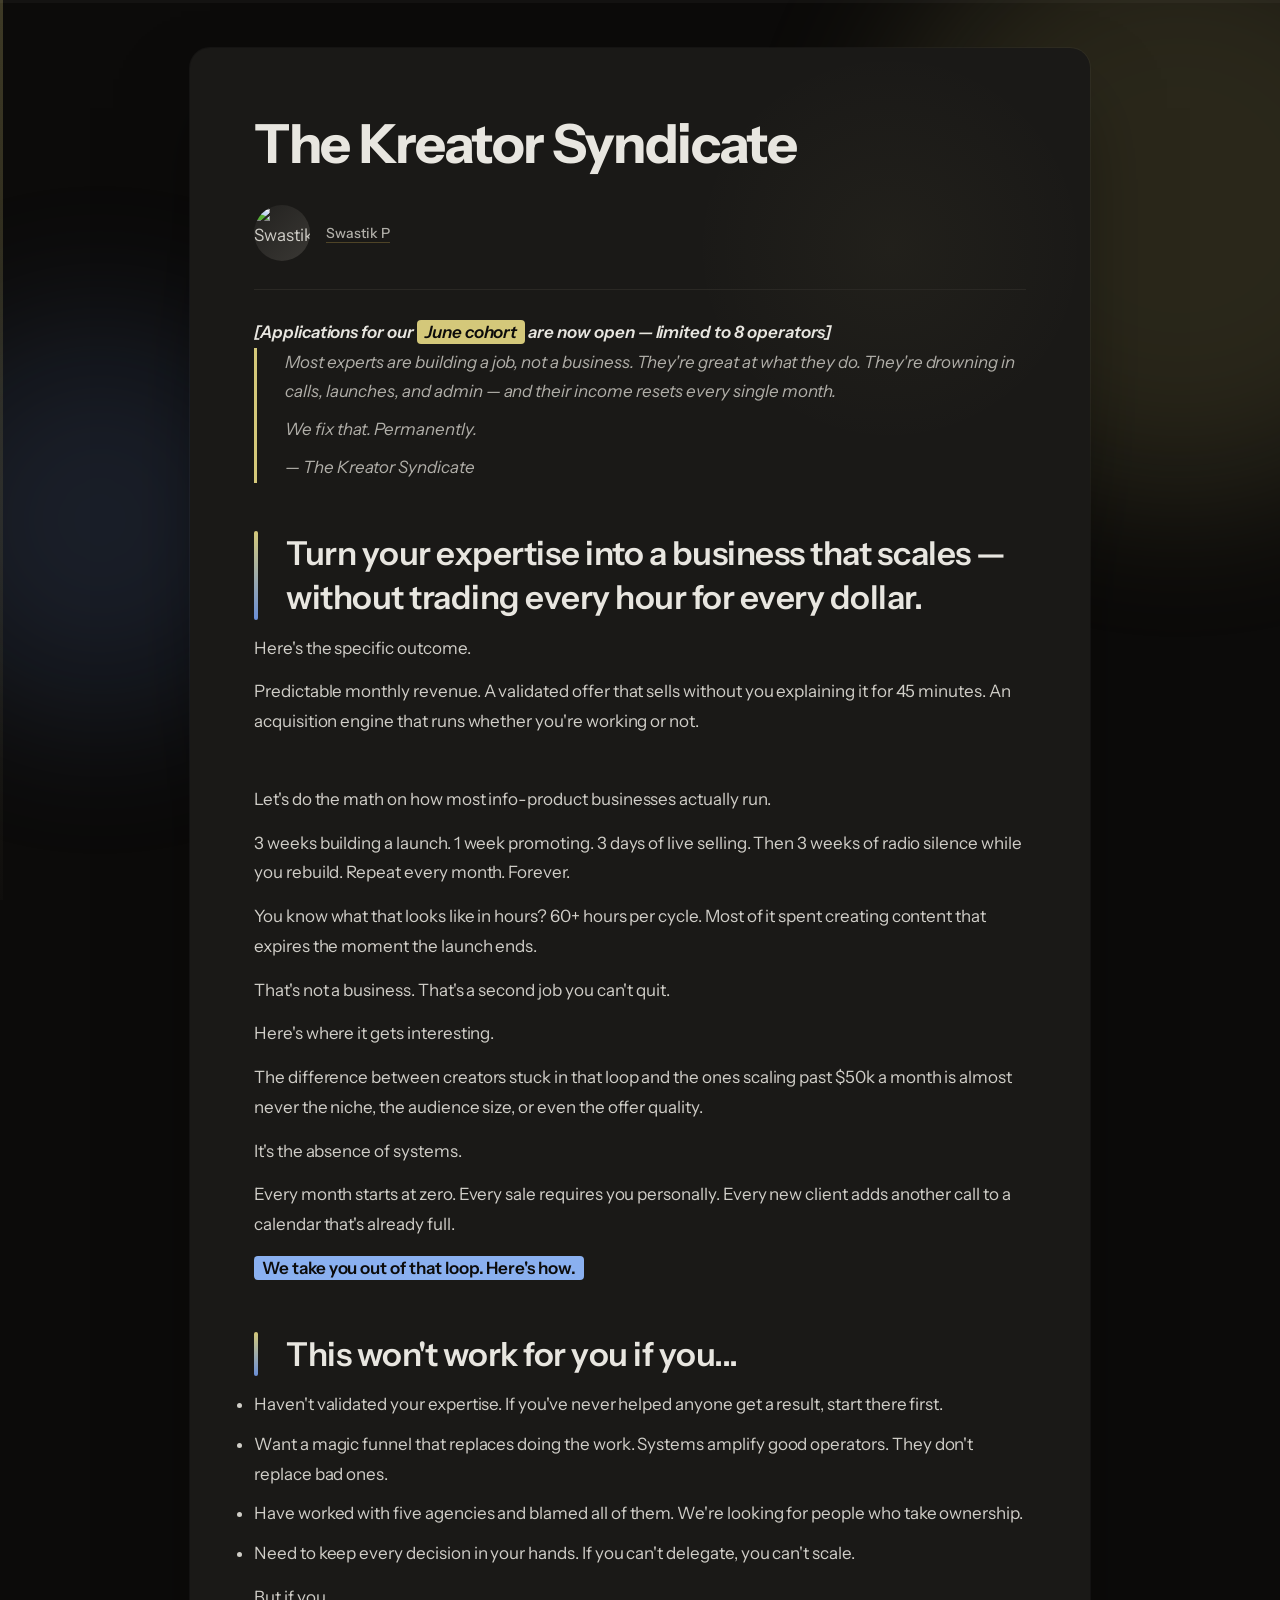
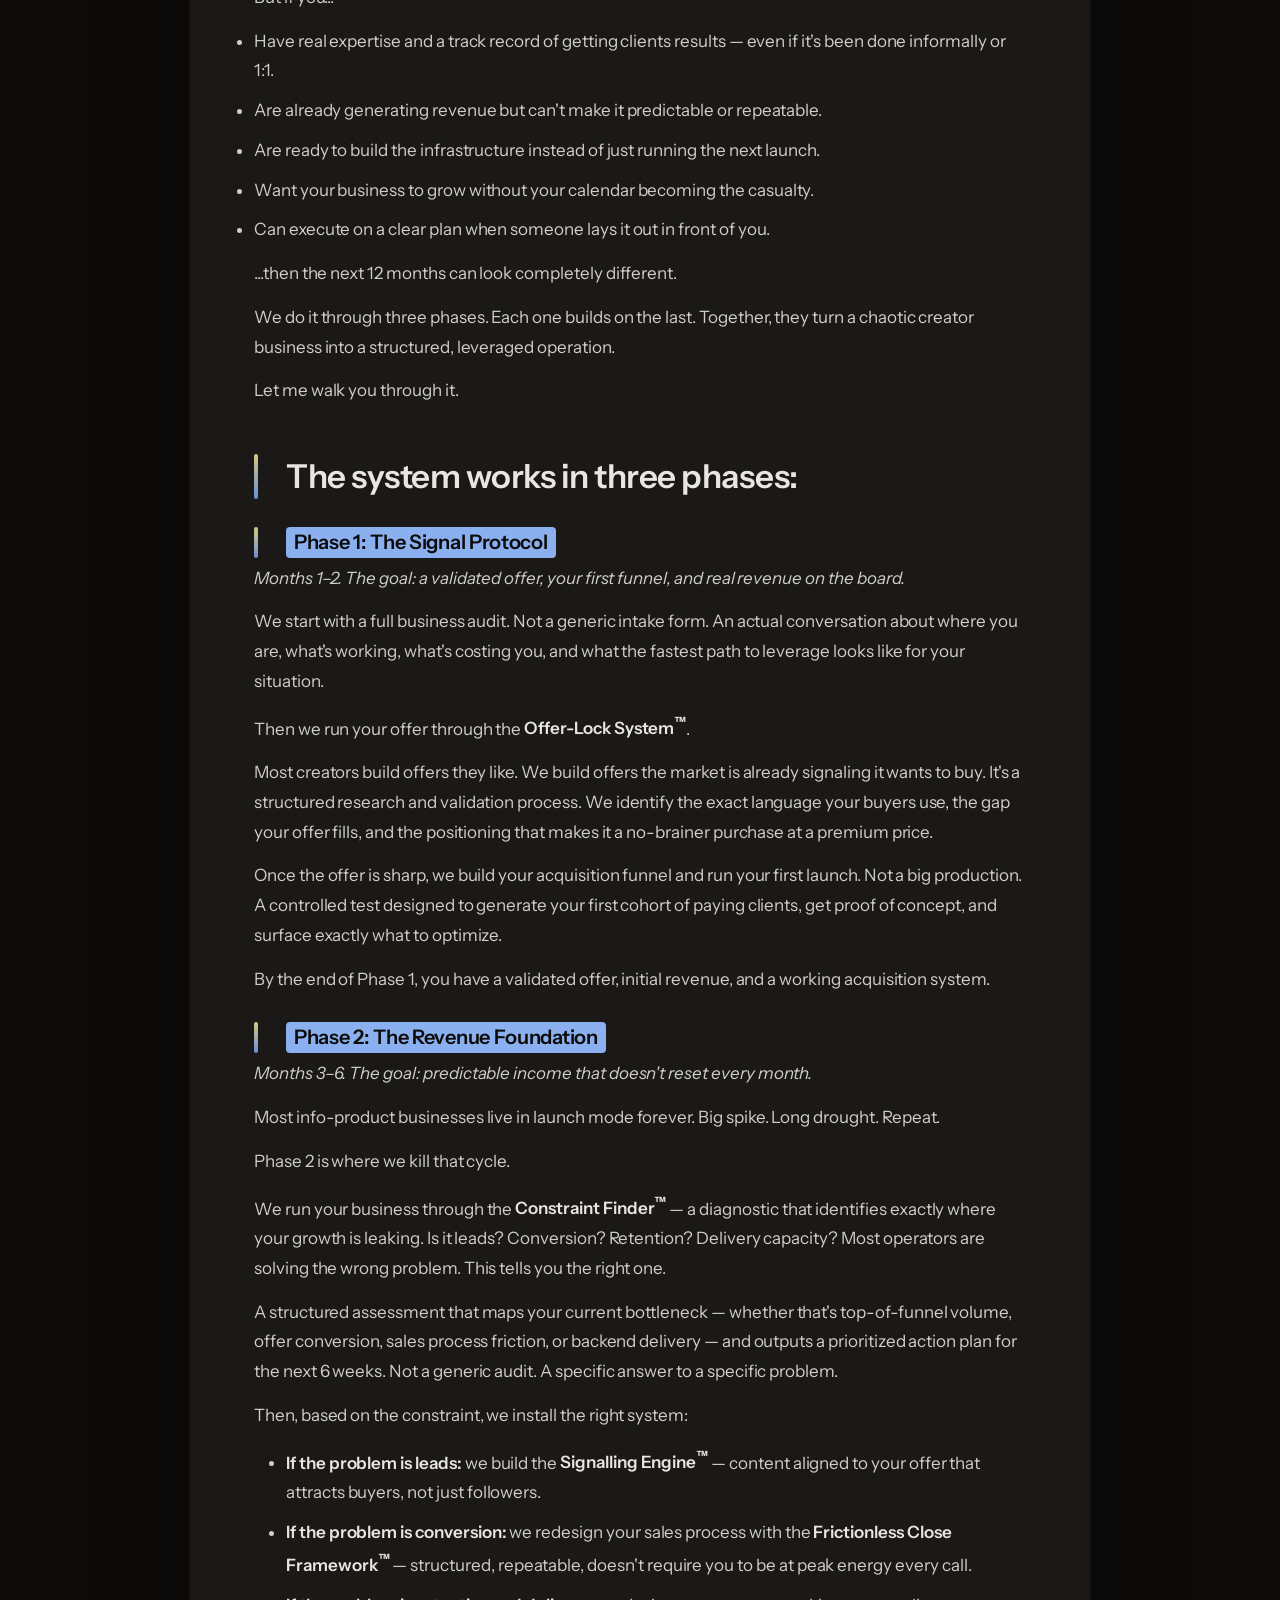
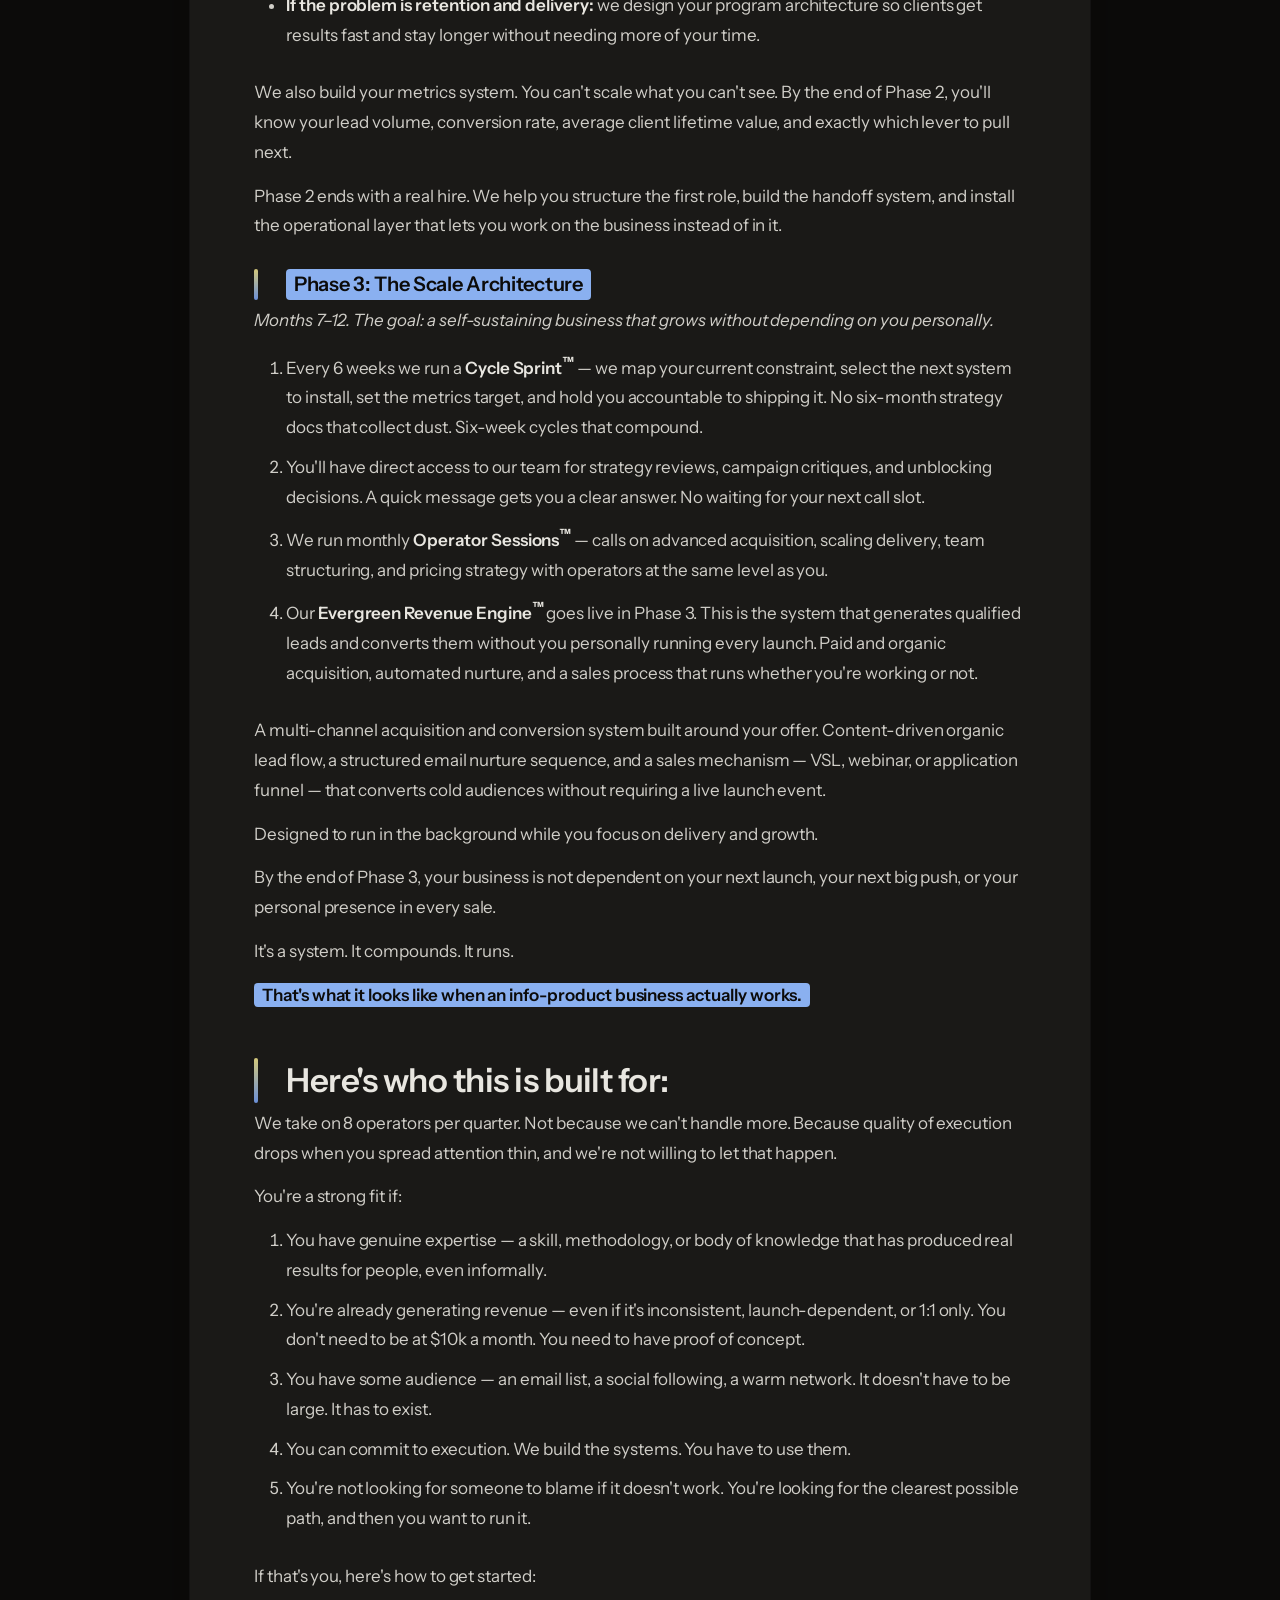
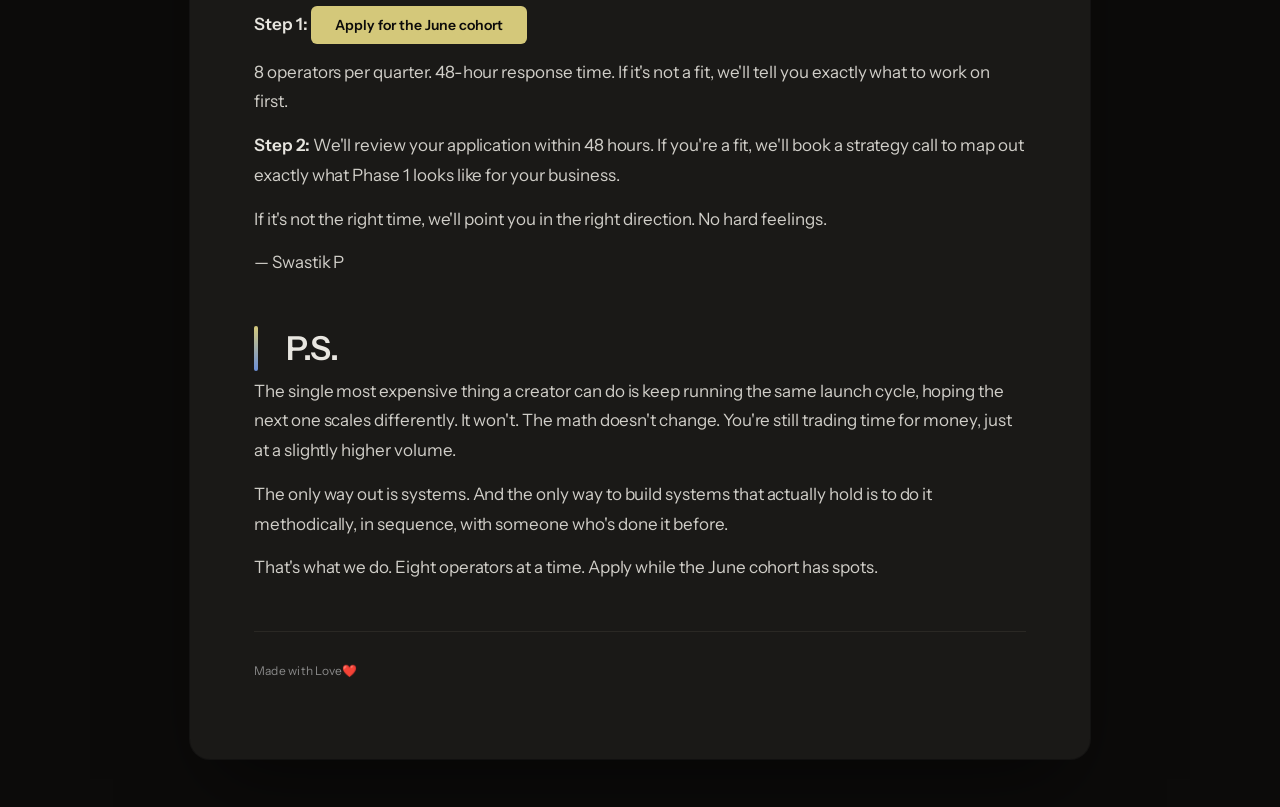
==== index.html @ 05fb2748 "updated about page" ====
<!DOCTYPE html>
<html lang="en">
<head>
  <meta charset="UTF-8">
  <meta name="viewport" content="width=device-width, initial-scale=1.0">
  <title>The Kreator Syndicate</title>
  <meta name="description" content="We help info-product creators build scalable businesses through proprietary systems — from validated offers to evergreen revenue engines. 8 operators per quarter.">
  <meta property="og:title" content="The Kreator Syndicate">
  <meta property="og:description" content="Turn your expertise into a business that scales — without trading every hour for every dollar.">
  <meta property="og:type" content="website">
  <meta property="og:url" content="https://thekreatorsyndicate.github.io/">
  <meta property="og:image" content="https://rddi4oqi0m.ufs.sh/f/R4O1Bn3aTOy5FmR2vTVdACr0Wx5XHZioztDKlwYIM2TQnBbV">
  <link rel="stylesheet" href="./styles.css">

  <script type="text/javascript">
    (function(c,l,a,r,i,t,y){
        c[a]=c[a]||function(){(c[a].q=c[a].q||[]).push(arguments)};
        t=l.createElement(r);t.async=1;t.src="https://www.clarity.ms/tag/"+i;
        y=l.getElementsByTagName(r)[0];y.parentNode.insertBefore(t,y);
    })(window, document, "clarity", "script", "wk4b1orqoj");
    window.clarity = window.clarity || function(){(window.clarity.q=window.clarity.q||[]).push(arguments);};
    window.clarity("identify", "debug-ready");
    console.log("[Clarity] Script injected, tag: wk4b1orqoj");
</script>
</head>
<body>
  <!-- Progress bar -->
  <div class="progress-bar">
    <div class="progress-bar-fill" id="progressFill"></div>
  </div>
  
  <!-- Background orbs -->
  <div class="parallax-bg">
    <div class="parallax-orb parallax-orb-1" id="orb1"></div>
    <div class="parallax-orb parallax-orb-2" id="orb2"></div>
  </div>
  
  <!-- Left accent rail -->
  <div class="accent-rail"></div>
  
  <!-- Main layout -->
  <div class="layout">
    <div class="content-wrapper">
      <article>
        <h1 class="page-entrance">The Kreator Syndicate</h1>

        <div class="author page-entrance page-entrance-delay-1">
          <img src="https://rddi4oqi0m.ufs.sh/f/R4O1Bn3aTOy5FmR2vTVdACr0Wx5XHZioztDKlwYIM2TQnBbV" alt="Swastik P." class="author-avatar">
          <div class="author-name"><a href="about.html" style="color: inherit; text-decoration: none; border-bottom: 1px solid rgba(201,168,76,0.3);">Swastik P</a></div>
        </div>

        <div class="page-entrance page-entrance-delay-2">
          <strong><em>[Applications for our </em></strong><strong class="highlight-yellow"><em>June cohort</em></strong><strong><em> are now open — limited to 8 operators]</em></strong>
        </div>

        <blockquote class="page-entrance page-entrance-delay-2">
          <p><em>Most experts are building a job, not a business. They're great at what they do. They're drowning in calls, launches, and admin — and their income resets every single month.</em></p>
          <p><em>We fix that. Permanently.</em></p>
          <p><em>— The Kreator Syndicate</em></p>
        </blockquote>

        <h2 class="reveal">Turn your expertise into a business that scales — without trading every hour for every dollar.</h2>

        <div class="section-intro">
          <p>Here's the specific outcome.</p>
          <p>Predictable monthly revenue. A validated offer that sells without you explaining it for 45 minutes. An acquisition engine that runs whether you're working or not.</p>
        </div>

        <div class="section">
          <p>Let's do the math on how most info-product businesses actually run.</p>
          <p>3 weeks building a launch. 1 week promoting. 3 days of live selling. Then 3 weeks of radio silence while you rebuild. Repeat every month. Forever.</p>
          <p>You know what that looks like in hours? 60+ hours per cycle. Most of it spent creating content that expires the moment the launch ends.</p>
          <p>That's not a business. That's a second job you can't quit.</p>
          <p>Here's where it gets interesting.</p>
          <p>The difference between creators stuck in that loop and the ones scaling past $50k a month is almost never the niche, the audience size, or even the offer quality.</p>
          <p>It's the absence of systems.</p>
          <p>Every month starts at zero. Every sale requires you personally. Every new client adds another call to a calendar that's already full.</p>
          <p><strong class="highlight-blue">We take you out of that loop. Here's how.</strong></p>
        </div>

        <h2 class="reveal">This won't work for you if you...</h2>

        <ul class="section-list">
          <li>Haven't validated your expertise. If you've never helped anyone get a result, start there first.</li>
          <li>Want a magic funnel that replaces doing the work. Systems amplify good operators. They don't replace bad ones.</li>
          <li>Have worked with five agencies and blamed all of them. We're looking for people who take ownership.</li>
          <li>Need to keep every decision in your hands. If you can't delegate, you can't scale.</li>
        </ul>

        <p>But if you...</p>

        <ul class="section-list">
          <li>Have real expertise and a track record of getting clients results — even if it's been done informally or 1:1.</li>
          <li>Are already generating revenue but can't make it predictable or repeatable.</li>
          <li>Are ready to build the infrastructure instead of just running the next launch.</li>
          <li>Want your business to grow without your calendar becoming the casualty.</li>
          <li>Can execute on a clear plan when someone lays it out in front of you.</li>
        </ul>

        <p>...then the next 12 months can look completely different.</p>
        <p>We do it through three phases. Each one builds on the last. Together, they turn a chaotic creator business into a structured, leveraged operation.</p>
        <p>Let me walk you through it.</p>

        <h2 class="reveal">The system works in three phases:</h2>

        <h2 class="reveal phase-subheading"><strong class="highlight-blue">Phase 1: The Signal Protocol</strong></h2>
        <p><em>Months 1–2. The goal: a validated offer, your first funnel, and real revenue on the board.</em></p>

        <p>We start with a full business audit. Not a generic intake form. An actual conversation about where you are, what's working, what's costing you, and what the fastest path to leverage looks like for your situation.</p>

        <p>Then we run your offer through the <strong>Offer-Lock System<sup>&trade;</sup></strong>.</p>

        <p>Most creators build offers they like. We build offers the market is already signaling it wants to buy. It's a structured research and validation process. We identify the exact language your buyers use, the gap your offer fills, and the positioning that makes it a no-brainer purchase at a premium price.</p>

        <p>Once the offer is sharp, we build your acquisition funnel and run your first launch. Not a big production. A controlled test designed to generate your first cohort of paying clients, get proof of concept, and surface exactly what to optimize.</p>

        <p>By the end of Phase 1, you have a validated offer, initial revenue, and a working acquisition system.</p>

        <h2 class="reveal phase-subheading"><strong class="highlight-blue">Phase 2: The Revenue Foundation</strong></h2>
        <p><em>Months 3–6. The goal: predictable income that doesn't reset every month.</em></p>

        <p>Most info-product businesses live in launch mode forever. Big spike. Long drought. Repeat.</p>
        <p>Phase 2 is where we kill that cycle.</p>

        <p>We run your business through the <strong>Constraint Finder<sup>&trade;</sup></strong> — a diagnostic that identifies exactly where your growth is leaking. Is it leads? Conversion? Retention? Delivery capacity? Most operators are solving the wrong problem. This tells you the right one.</p>

        <p>A structured assessment that maps your current bottleneck — whether that's top-of-funnel volume, offer conversion, sales process friction, or backend delivery — and outputs a prioritized action plan for the next 6 weeks. Not a generic audit. A specific answer to a specific problem.</p>

        <p>Then, based on the constraint, we install the right system:</p>

        <ul>
          <li><strong>If the problem is leads:</strong> we build the <strong>Signalling Engine<sup>&trade;</sup></strong> — content aligned to your offer that attracts buyers, not just followers.</li>
          <li><strong>If the problem is conversion:</strong> we redesign your sales process with the <strong>Frictionless Close Framework<sup>&trade;</sup></strong> — structured, repeatable, doesn't require you to be at peak energy every call.</li>
          <li><strong>If the problem is retention and delivery:</strong> we design your program architecture so clients get results fast and stay longer without needing more of your time.</li>
        </ul>

        <p>We also build your metrics system. You can't scale what you can't see. By the end of Phase 2, you'll know your lead volume, conversion rate, average client lifetime value, and exactly which lever to pull next.</p>

        <p>Phase 2 ends with a real hire. We help you structure the first role, build the handoff system, and install the operational layer that lets you work on the business instead of in it.</p>

        <h2 class="reveal phase-subheading"><strong class="highlight-blue">Phase 3: The Scale Architecture</strong></h2>
        <p><em>Months 7–12. The goal: a self-sustaining business that grows without depending on you personally.</em></p>

        <ol>
          <li>Every 6 weeks we run a <strong>Cycle Sprint<sup>&trade;</sup></strong> — we map your current constraint, select the next system to install, set the metrics target, and hold you accountable to shipping it. No six-month strategy docs that collect dust. Six-week cycles that compound.</li>
          <li>You'll have direct access to our team for strategy reviews, campaign critiques, and unblocking decisions. A quick message gets you a clear answer. No waiting for your next call slot.</li>
          <li>We run monthly <strong>Operator Sessions<sup>&trade;</sup></strong> — calls on advanced acquisition, scaling delivery, team structuring, and pricing strategy with operators at the same level as you.</li>
          <li>Our <strong>Evergreen Revenue Engine<sup>&trade;</sup></strong> goes live in Phase 3. This is the system that generates qualified leads and converts them without you personally running every launch. Paid and organic acquisition, automated nurture, and a sales process that runs whether you're working or not.</li>
        </ol>

        <p>A multi-channel acquisition and conversion system built around your offer. Content-driven organic lead flow, a structured email nurture sequence, and a sales mechanism — VSL, webinar, or application funnel — that converts cold audiences without requiring a live launch event.</p>

        <p>Designed to run in the background while you focus on delivery and growth.</p>

        <p>By the end of Phase 3, your business is not dependent on your next launch, your next big push, or your personal presence in every sale.</p>

        <p>It's a system. It compounds. It runs.</p>

        <p><strong class="highlight-blue">That's what it looks like when an info-product business actually works.</strong></p>

        <h2 class="reveal">Here's who this is built for:</h2>

        <p>We take on 8 operators per quarter. Not because we can't handle more. Because quality of execution drops when you spread attention thin, and we're not willing to let that happen.</p>

        <p>You're a strong fit if:</p>
        <ol>
          <li>You have genuine expertise — a skill, methodology, or body of knowledge that has produced real results for people, even informally.</li>
          <li>You're already generating revenue — even if it's inconsistent, launch-dependent, or 1:1 only. You don't need to be at $10k a month. You need to have proof of concept.</li>
          <li>You have some audience — an email list, a social following, a warm network. It doesn't have to be large. It has to exist.</li>
          <li>You can commit to execution. We build the systems. You have to use them.</li>
          <li>You're not looking for someone to blame if it doesn't work. You're looking for the clearest possible path, and then you want to run it.</li>
        </ol>

        <p>If that's you, here's how to get started:</p>

        <p><strong>Step 1:</strong> <button class="cta-button" id="applyBtn">Apply for the June cohort</button></p>
        <p>8 operators per quarter. 48-hour response time. If it's not a fit, we'll tell you exactly what to work on first.</p>
        <p><strong>Step 2:</strong> We'll review your application within 48 hours. If you're a fit, we'll book a strategy call to map out exactly what Phase 1 looks like for your business.</p>
        <p>If it's not the right time, we'll point you in the right direction. No hard feelings.</p>

        <p>— Swastik P</p>

        <h2 class="reveal">P.S.</h2>

        <p>The single most expensive thing a creator can do is keep running the same launch cycle, hoping the next one scales differently. It won't. The math doesn't change. You're still trading time for money, just at a slightly higher volume.</p>

        <p>The only way out is systems. And the only way to build systems that actually hold is to do it methodically, in sequence, with someone who's done it before.</p>

        <p>That's what we do. Eight operators at a time. Apply while the June cohort has spots.</p>
      </article>

      <footer class="footer-note">
        <p>Made with Love❤️</p>
      </footer>
    </div>
  </div>

  <script>
    (function() {
      const progressFill = document.getElementById('progressFill');
      const reveals = document.querySelectorAll('.reveal');
      const orbs = [document.getElementById('orb1'), document.getElementById('orb2')];

      function updateProgress() {
        const scrollTop = window.scrollY;
        const docHeight = document.documentElement.scrollHeight - window.innerHeight;
        const progress = docHeight > 0 ? scrollTop / docHeight : 0;
        if (progressFill) progressFill.style.transform = `scaleX(${progress})`;

        reveals.forEach(el => {
          if (el.getBoundingClientRect().top < window.innerHeight * 0.85) {
            el.classList.add('reveal-visible');
          }
        });
      }

      function updateParallax() {
        const scrolled = window.scrollY;
        orbs.forEach((orb, i) => {
          if (orb) orb.style.transform = `translateY(${scrolled * (0.1 + i * 0.05)}px)`;
        });
      }

      updateProgress();

      window.addEventListener('scroll', () => {
        updateProgress();
        updateParallax();
      }, { passive: true });
    })();

    // Cal.com — open in new tab
    document.getElementById('applyBtn').addEventListener('click', function() {
      window.open('https://cal.com/swastikp/ccc', '_blank');
    });
  </script>
</body>
</html>
---- styles.css ----
@import url('https://fonts.googleapis.com/css2?family=Instrument+Sans:wght@400;500;600;700&display=swap');

:root {
  --font-body: 'Instrument Sans', -apple-system, BlinkMacSystemFont, sans-serif;
  --text-xs: 0.75rem;
  --text-sm: 0.875rem;
  --text-base: 1.0625rem;
  --text-lg: 1.25rem;
  --text-xl: 1.625rem;
  --text-2xl: 2.0625rem;
  --text-3xl: 2.625rem;
  --text-4xl: 3.375rem;
  --leading-tight: 1.2;
  --leading-snug: 1.35;
  --leading-normal: 1.6;
  --leading-relaxed: 1.75;
  --space-xs: 6px;
  --space-sm: 14px;
  --space-md: 28px;
  --space-lg: 48px;
  --space-xl: 64px;
  --space-2xl: 96px;
  
  --color-gold: #d4c87a;
  --color-gold-light: #e8e0a8;
  --color-gold-dark: #b8a852;
  --color-blue: #6a8fd8;
  --color-blue-light: #8ab0f0;
  --color-bg: #0c0b0a;
  --color-surface: #1a1917;
  --color-surface-elevated: #22211f;
  --color-border: #2a2824;
  --color-text: #d0cec8;
  --color-text-muted: #b0aea8;
  --color-text-heading: #e8e6e0;
}

* {
  margin: 0;
  padding: 0;
  box-sizing: border-box;
}

html {
  font-kerning: normal;
  -webkit-font-smoothing: antialiased;
  -moz-osx-font-smoothing: grayscale;
  scroll-behavior: smooth;
}

body {
  font-family: var(--font-body);
  background-color: var(--color-bg);
  color: var(--color-text);
  font-size: var(--text-base);
  line-height: var(--leading-relaxed);
  letter-spacing: -0.003em;
  padding: 48px 24px;
  min-height: 100vh;
}

/* Progress indicator */
.progress-bar {
  position: fixed;
  top: 0;
  left: 0;
  width: 100%;
  height: 3px;
  background: rgba(255,255,255,0.03);
  z-index: 1000;
}

.progress-bar-fill {
  height: 100%;
  background: linear-gradient(90deg, var(--color-gold), var(--color-blue));
  transform-origin: left;
  transform: scaleX(0);
}

/* Main layout */
.layout {
  display: grid;
  grid-template-columns: 1fr minmax(auto, 900px) 1fr;
  gap: var(--space-xl);
  max-width: 1600px;
  margin: 0 auto;
  position: relative;
}

.content-wrapper {
  grid-column: 2;
  background-color: var(--color-surface);
  border-radius: 20px;
  padding: var(--space-xl);
  box-shadow: 0 0 0 1px rgba(255,255,255,0.04),
              0 40px 80px -20px rgba(0,0,0,0.5);
  position: relative;
  overflow: hidden;
}

.content-wrapper::before {
  content: '';
  position: absolute;
  top: 0;
  right: 0;
  width: 400px;
  height: 400px;
  background: radial-gradient(circle at center, rgba(212, 200, 122, 0.04) 0%, transparent 70%);
  pointer-events: none;
}

/* Left accent rail */
.accent-rail {
  position: fixed;
  left: 0;
  top: 0;
  width: 3px;
  height: 100vh;
  background: linear-gradient(180deg, var(--color-gold) 0%, var(--color-surface) 100%);
  opacity: 0.25;
}

/* Typography */
h1 {
  font-size: var(--text-4xl);
  font-weight: 700;
  color: var(--color-text-heading);
  line-height: var(--leading-tight);
  letter-spacing: -0.025em;
  margin-bottom: var(--space-xs);
}

h2 {
  font-size: var(--text-2xl);
  font-weight: 600;
  color: var(--color-text-heading);
  line-height: var(--leading-snug);
  letter-spacing: -0.015em;
  margin: var(--space-lg) 0 var(--space-xs) 0;
  position: relative;
  padding-left: 32px;
  display: flex;
  align-items: center;
  gap: 0;
}

h2::before {
  content: '';
  position: absolute;
  left: 0;
  top: 0;
  width: 4px;
  height: 100%;
  background: linear-gradient(180deg, var(--color-gold), var(--color-blue));
  border-radius: 2px;
}

h2.phase-subheading {
  font-size: var(--text-lg);
  font-weight: 600;
  color: var(--color-text-muted);
  margin: var(--space-md) 0 var(--space-xs);
}

/* Sections */
.section {
  margin: var(--space-md) 0;
}

.section-intro {
  margin: var(--space-sm) 0 var(--space-lg) 0;
}

.section-list {
  margin: var(--space-sm) 0;
}

.section-divider {
  margin: var(--space-lg) 0;
  border-bottom: 1px solid var(--color-border);
  padding-bottom: var(--space-lg);
}

.section-final {
  margin: var(--space-lg) 0 var(--space-sm) 0;
}

blockquote {
  border-left: 3px solid var(--color-gold);
  padding-left: 28px;
  margin: 0 0 var(--space-lg) 0;
  font-style: italic;
  color: var(--color-text-muted);
}

blockquote p {
  margin: 0 0 8px 0;
}

blockquote p:last-child {
  margin-bottom: 0;
}

p {
  margin: 0 0 var(--space-sm) 0;
}

ul, ol {
  margin: 0 0 var(--space-md) 32px;
}

li {
  margin-bottom: 10px;
}

strong {
  font-weight: 600;
  color: var(--color-text-heading);
}

em {
  font-style: italic;
}

/* Highlighting */
.highlight {
  background-color: var(--color-surface-elevated);
  color: var(--color-text-heading);
  padding: 2px 8px;
  border-radius: 4px;
}

.highlight-yellow {
  background-color: var(--color-gold);
  color: var(--color-bg);
  padding: 2px 8px;
  border-radius: 4px;
  font-weight: 600;
}

.highlight-blue {
  background-color: var(--color-blue-light);
  color: var(--color-bg);
  padding: 2px 8px;
  border-radius: 4px;
  font-weight: 600;
}

a {
  color: var(--color-blue);
  text-decoration: none;
  text-underline-offset: 3px;
  background-image: linear-gradient(var(--color-blue), var(--color-blue));
  background-size: 0% 1px;
  background-position: 0 100%;
  background-repeat: no-repeat;
  transition: background-size 0.3s ease, color 0.2s ease;
}

a:hover {
  color: var(--color-blue-light);
  background-size: 100% 1px;
}

/* CTA Button */
.cta-button {
  display: inline-block;
  background-color: var(--color-gold);
  color: var(--color-bg);
  padding: 10px 24px;
  border-radius: 6px;
  font-weight: 600;
  font-size: var(--text-sm);
  text-decoration: none;
  transition: transform 0.2s cubic-bezier(0.34, 1.56, 0.64, 1),
              box-shadow 0.2s ease;
  position: relative;
  border: none;
  cursor: pointer;
  font-family: var(--font-body);
}

.cta-button:hover {
  transform: translateY(-2px);
  box-shadow: 0 6px 20px rgba(212, 200, 122, 0.3);
  color: var(--color-bg);
}

.cta-button:active {
  transform: translateY(0);
  transition-duration: 0.1s;
}

/* Author section */
.author {
  display: flex;
  align-items: center;
  gap: 16px;
  margin: var(--space-md) 0;
  padding-bottom: var(--space-md);
  border-bottom: 1px solid var(--color-border);
}

.author-avatar {
  width: 56px;
  height: 56px;
  border-radius: 50%;
  background: linear-gradient(135deg, var(--color-surface-elevated) 0%, #3a3834 100%);
  position: relative;
  overflow: hidden;
  object-fit: cover;
}

.author-avatar[alt] {
  animation: none;
}

.author-avatar::after {
  content: '';
  position: absolute;
  inset: 0;
  background: linear-gradient(45deg, transparent 40%, rgba(212, 200, 122, 0.15) 50%, transparent 60%);
  transform: translateX(-100%);
  animation: shimmer 3s infinite;
}

@keyframes shimmer {
  100% { transform: translateX(100%); }
}

.author-name {
  font-weight: 500;
  color: var(--color-text-muted);
  font-size: var(--text-sm);
}

.footer-note {
  font-size: var(--text-xs);
  color: #888;
  margin-top: var(--space-lg);
  padding-top: var(--space-md);
  border-top: 1px solid var(--color-border);
  letter-spacing: 0.02em;
}

/* Section widths for visual rhythm */
.section-wide {
  margin: 0 -48px;
  padding: 0 48px;
}

.section-narrow {
  max-width: 90%;
}

/* Scroll-driven animations */
.reveal {
  opacity: 0;
  transform: translateY(32px);
}

.reveal-visible {
  animation: revealIn 0.6s ease-out forwards;
}

@keyframes revealIn {
  to {
    opacity: 1;
    transform: translateY(0);
  }
}

/* Staggered children */
.stagger-children > * {
  opacity: 0;
  transform: translateY(20px);
}

.stagger-children.visible > *:nth-child(1) { animation: revealIn 0.5s ease-out 0.1s forwards; }
.stagger-children.visible > *:nth-child(2) { animation: revealIn 0.5s ease-out 0.2s forwards; }
.stagger-children.visible > *:nth-child(3) { animation: revealIn 0.5s ease-out 0.3s forwards; }
.stagger-children.visible > *:nth-child(4) { animation: revealIn 0.5s ease-out 0.4s forwards; }
.stagger-children.visible > *:nth-child(5) { animation: revealIn 0.5s ease-out 0.5s forwards; }

/* Parallax depth */
.parallax-bg {
  position: fixed;
  top: 0;
  left: 0;
  width: 100%;
  height: 100%;
  pointer-events: none;
  z-index: -1;
}

.parallax-orb {
  position: absolute;
  border-radius: 50%;
  filter: blur(80px);
  opacity: 0.15;
}

.parallax-orb-1 {
  width: 600px;
  height: 600px;
  background: var(--color-gold);
  top: -100px;
  right: -200px;
}

.parallax-orb-2 {
  width: 400px;
  height: 400px;
  background: var(--color-blue);
  bottom: 20%;
  left: -100px;
}

/* Page entrance */
.page-entrance {
  animation: fadeSlideIn 0.8s ease-out both;
}

.page-entrance-delay-1 { animation-delay: 0.15s; }
.page-entrance-delay-2 { animation-delay: 0.3s; }
.page-entrance-delay-3 { animation-delay: 0.45s; }

@keyframes fadeSlideIn {
  from {
    opacity: 0;
    transform: translateY(24px);
  }
  to {
    opacity: 1;
    transform: translateY(0);
  }
}

/* Motion preferences */
@media (prefers-reduced-motion: reduce) {
  .page-entrance,
  .reveal-visible,
  .stagger-children.visible > * {
    animation: none;
    opacity: 1;
    transform: none;
  }
  
  .progress-bar-fill,
  .author-avatar::after {
    animation: none;
  }
  
  h2::before {
    opacity: 1;
    height: 60%;
  }
}

/* Responsive */
@media (max-width: 900px) {
  .layout {
    grid-template-columns: 1fr;
  }
  
  .content-wrapper {
    grid-column: 1;
    padding: var(--space-xl) var(--space-lg);
  }
  
  .accent-rail {
    display: none;
  }
}

@media (max-width: 640px) {
  body {
    padding: 24px 16px;
  }
  
  .content-wrapper {
    padding: var(--space-lg) var(--space-md);
    border-radius: 16px;
  }
  
  h1 {
    font-size: var(--text-3xl);
  }
  
  h2 {
    font-size: var(--text-xl);
    margin: var(--space-md) 0 var(--space-xs);
    padding-left: 0;
  }
  
  h2::before {
    display: none;
  }
  
  .section-wide {
    margin: 0;
    padding: 0;
  }
}
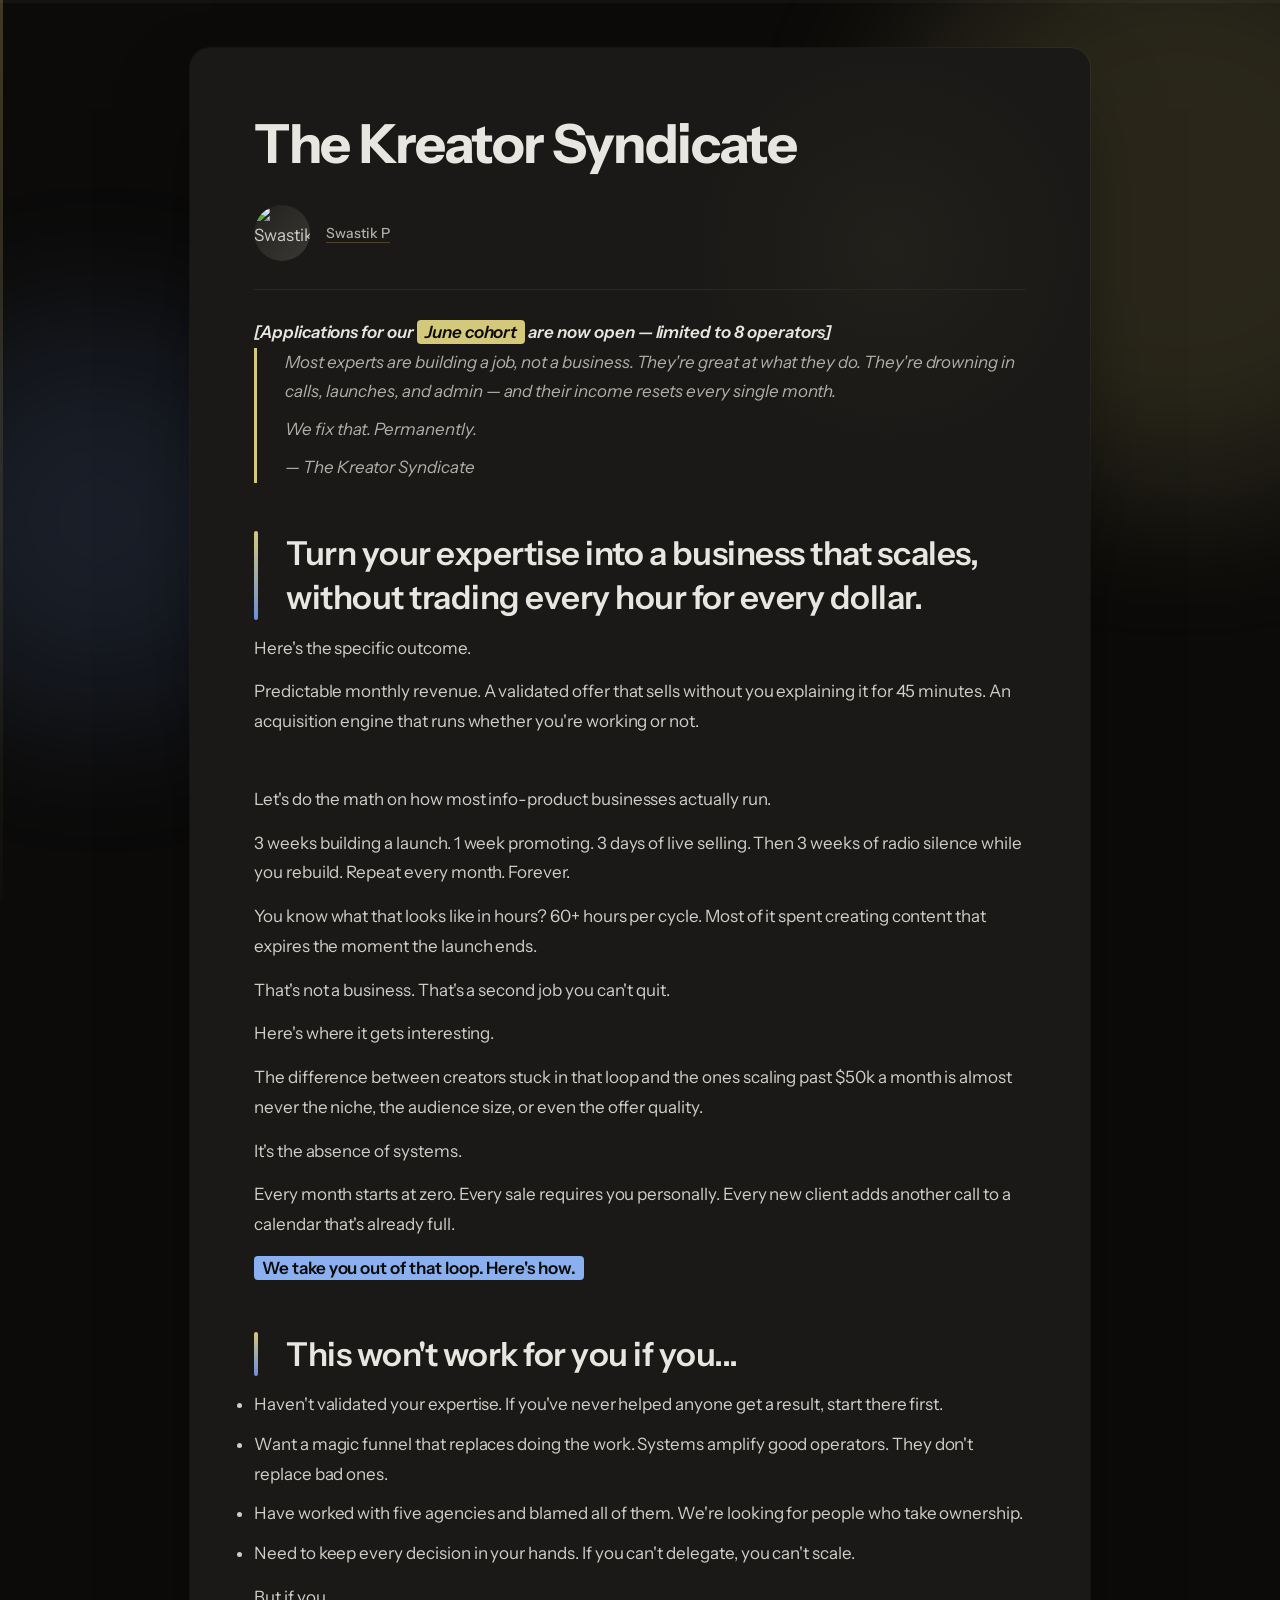
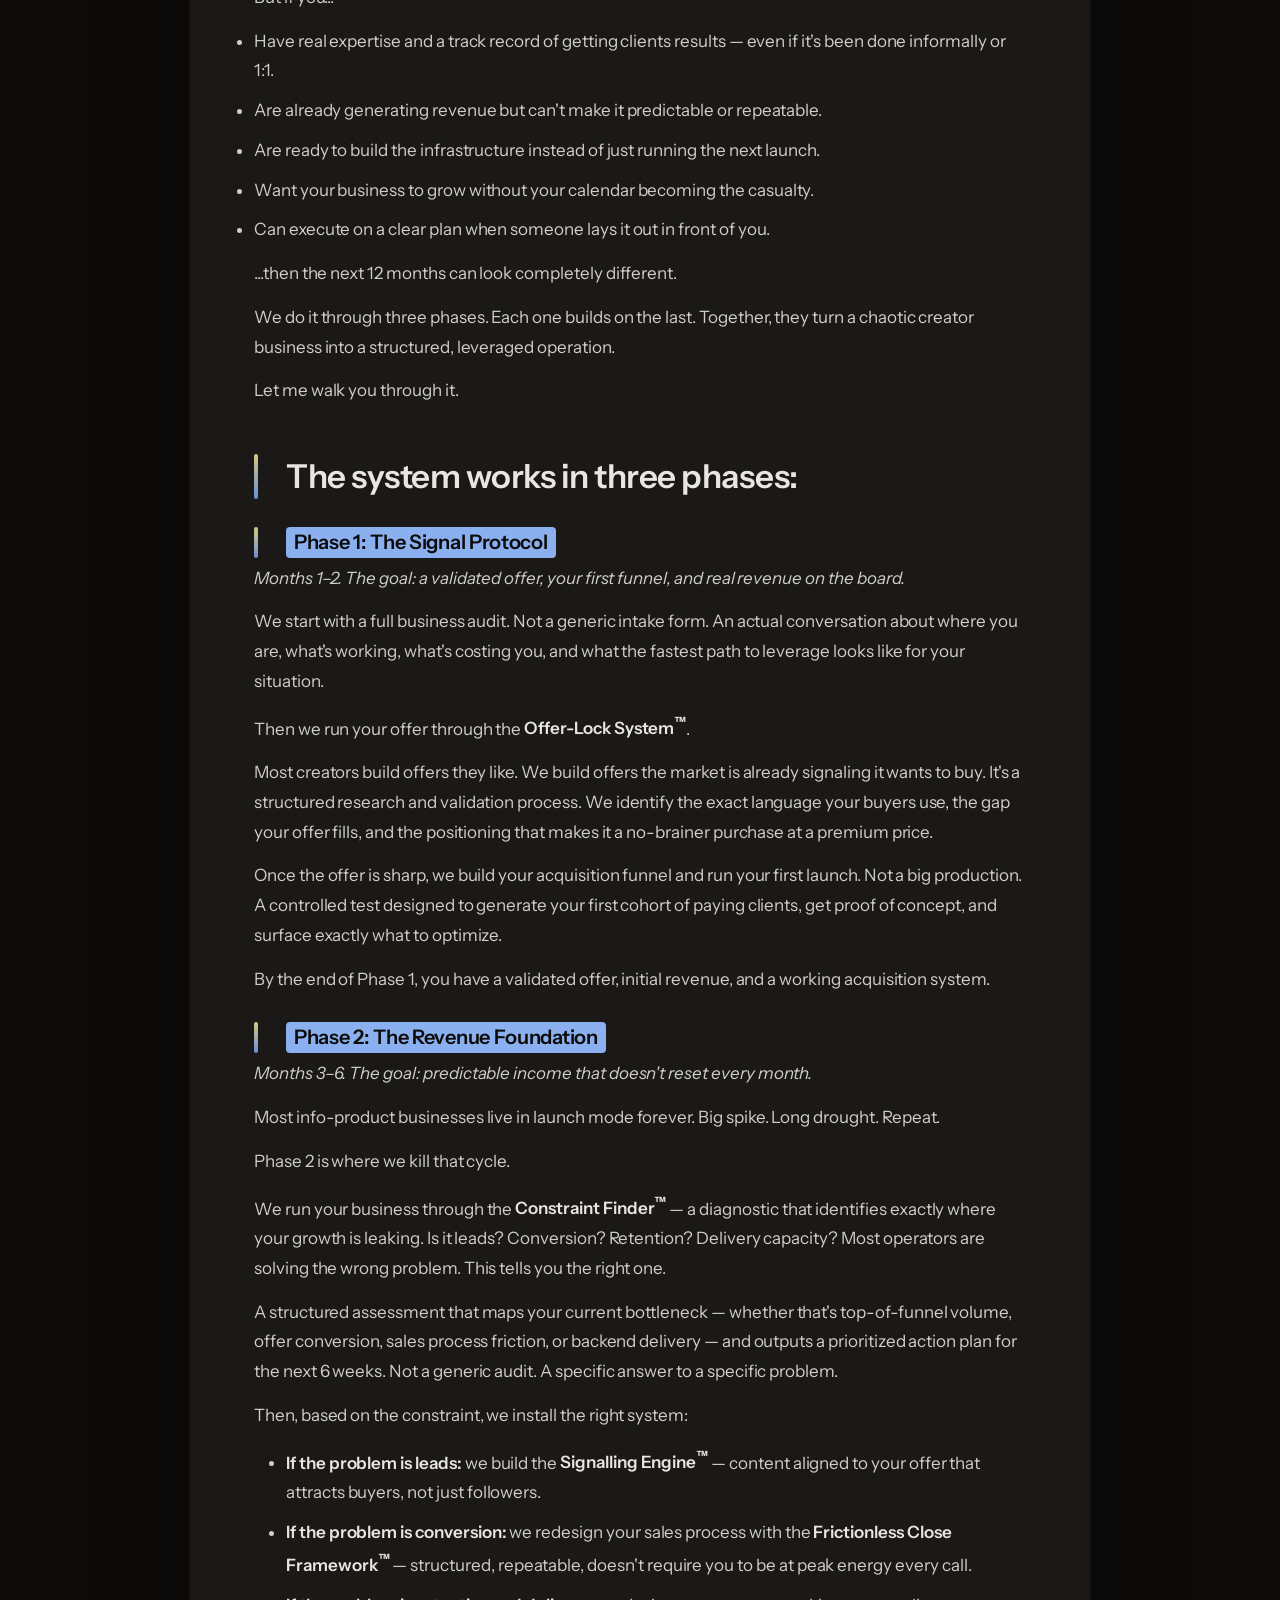
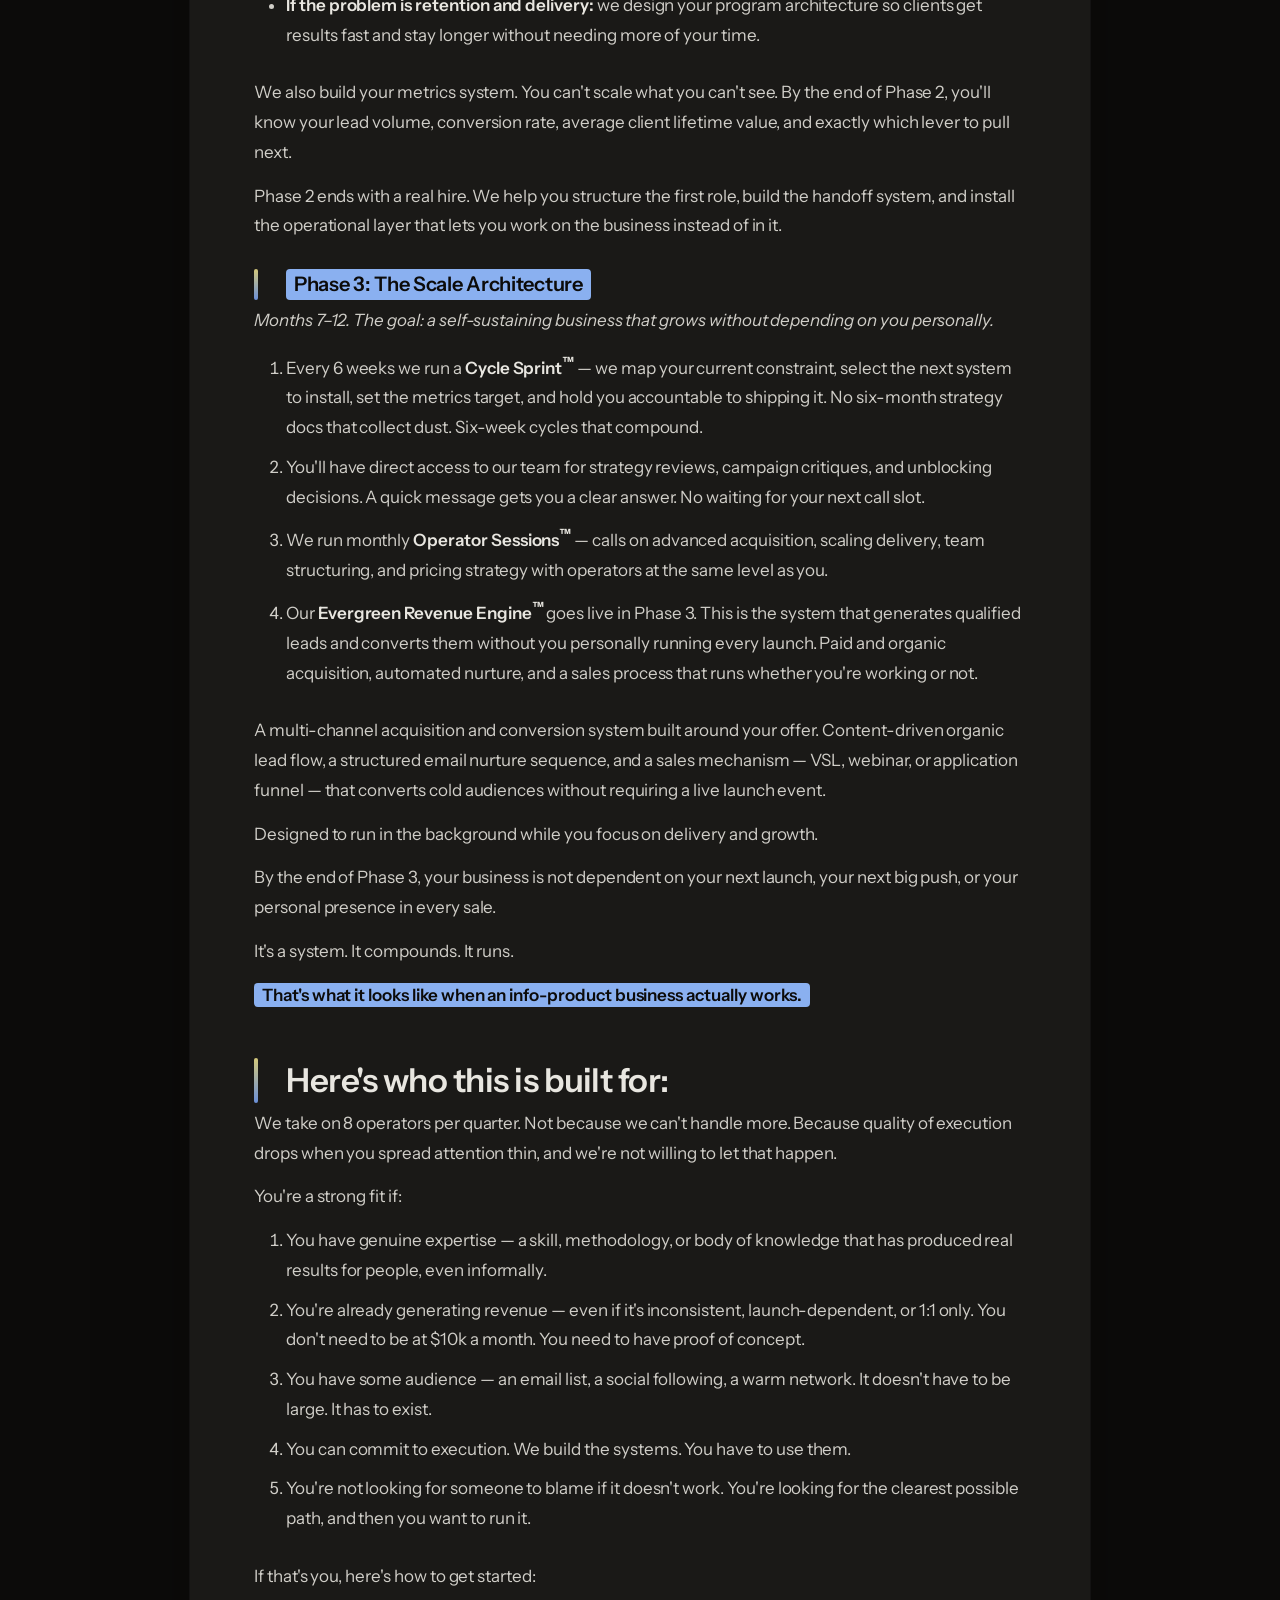
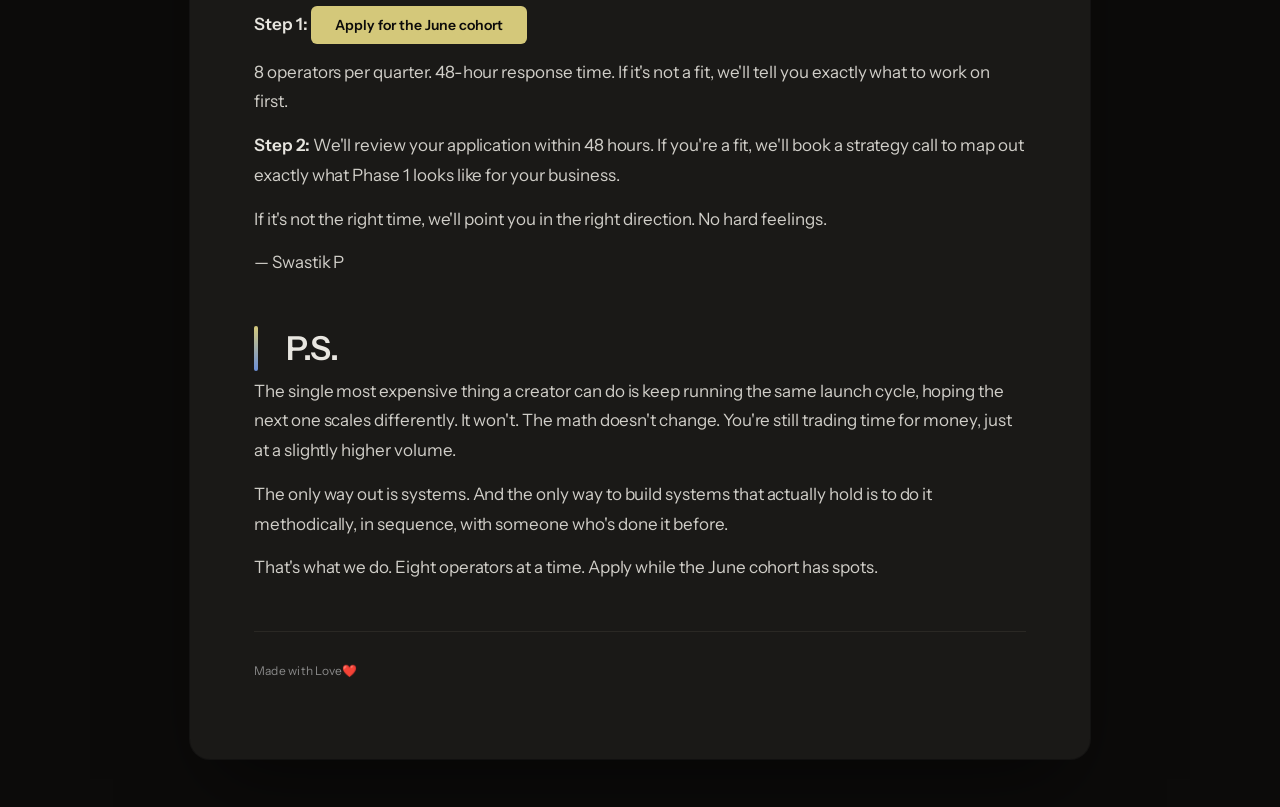
==== commit ea1b89f3: "idek" ====
--- a/index.html
+++ b/index.html
@@ -59,7 +59,7 @@
           <p><em>— The Kreator Syndicate</em></p>
         </blockquote>
 
-        <h2 class="reveal">Turn your expertise into a business that scales — without trading every hour for every dollar.</h2>
+        <h2 class="reveal">Turn your expertise into a business that scales, without trading every hour for every dollar.</h2>
 
         <div class="section-intro">
           <p>Here's the specific outcome.</p>
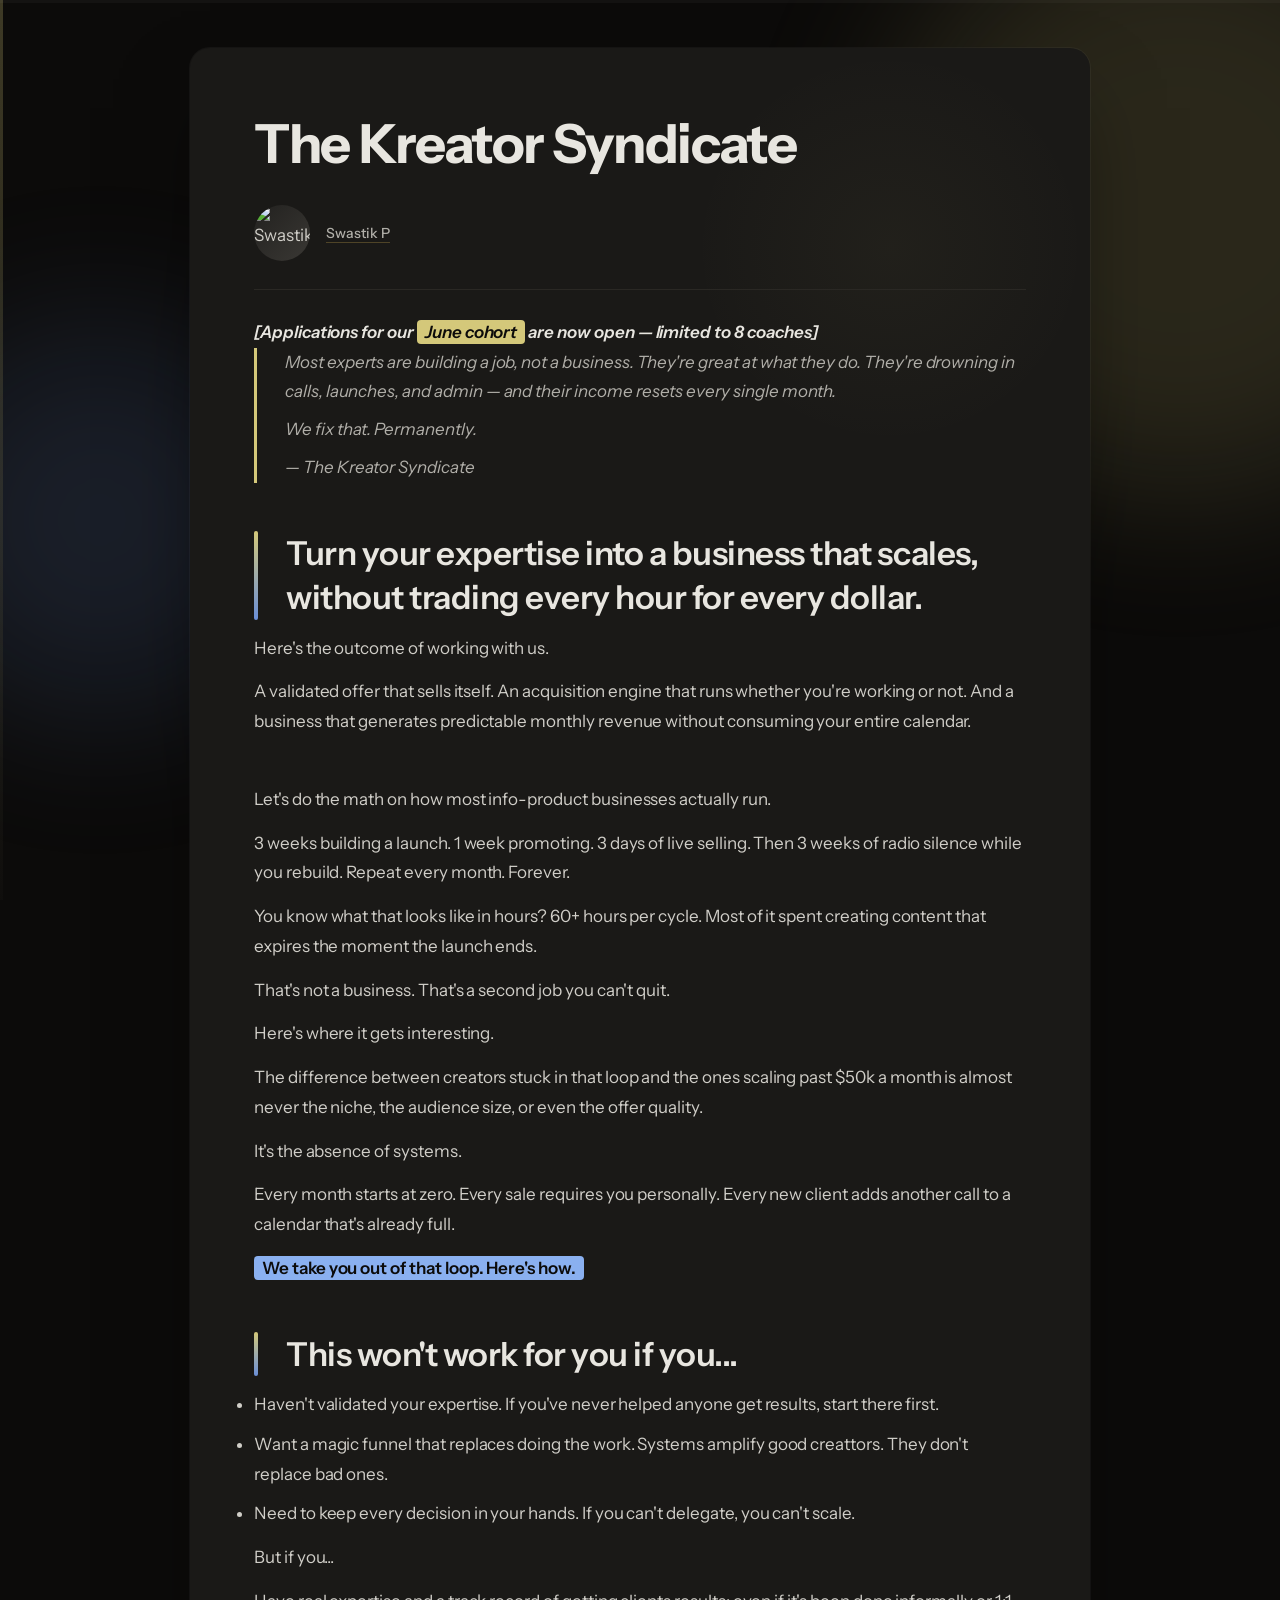
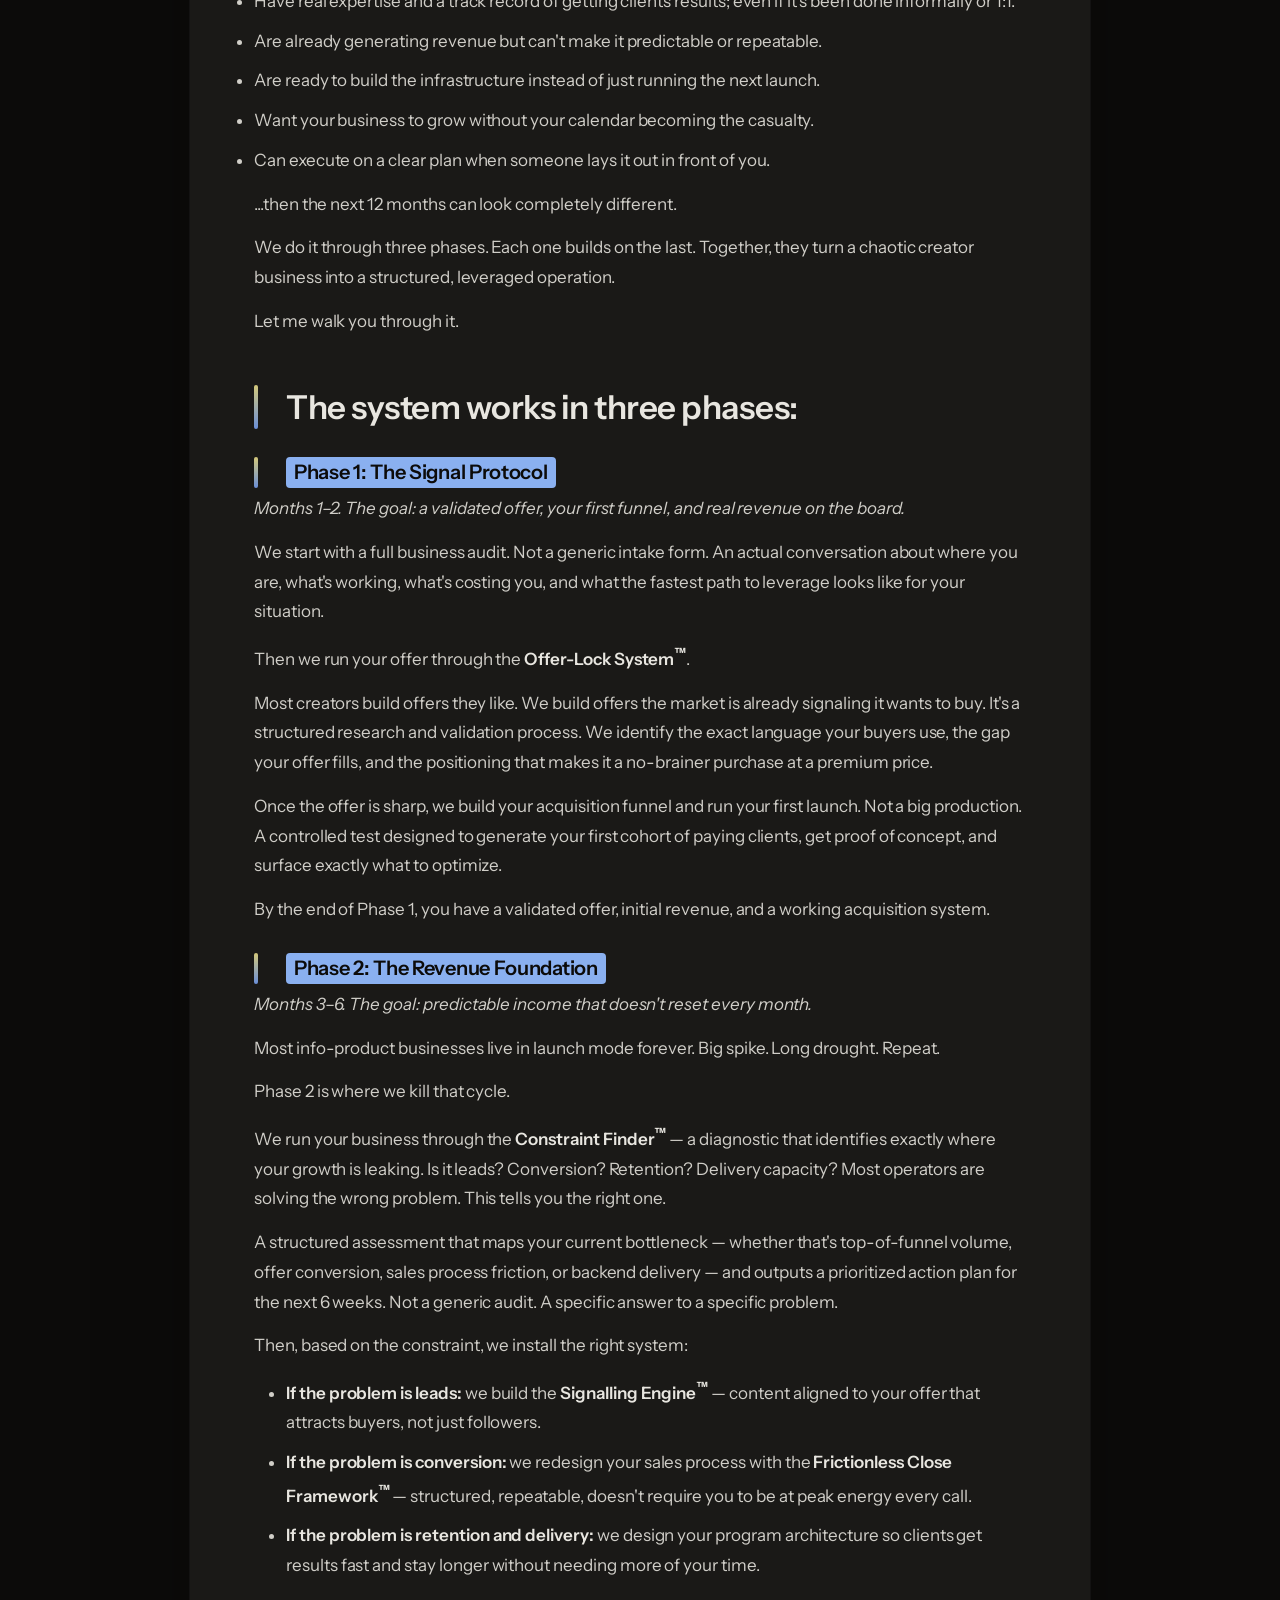
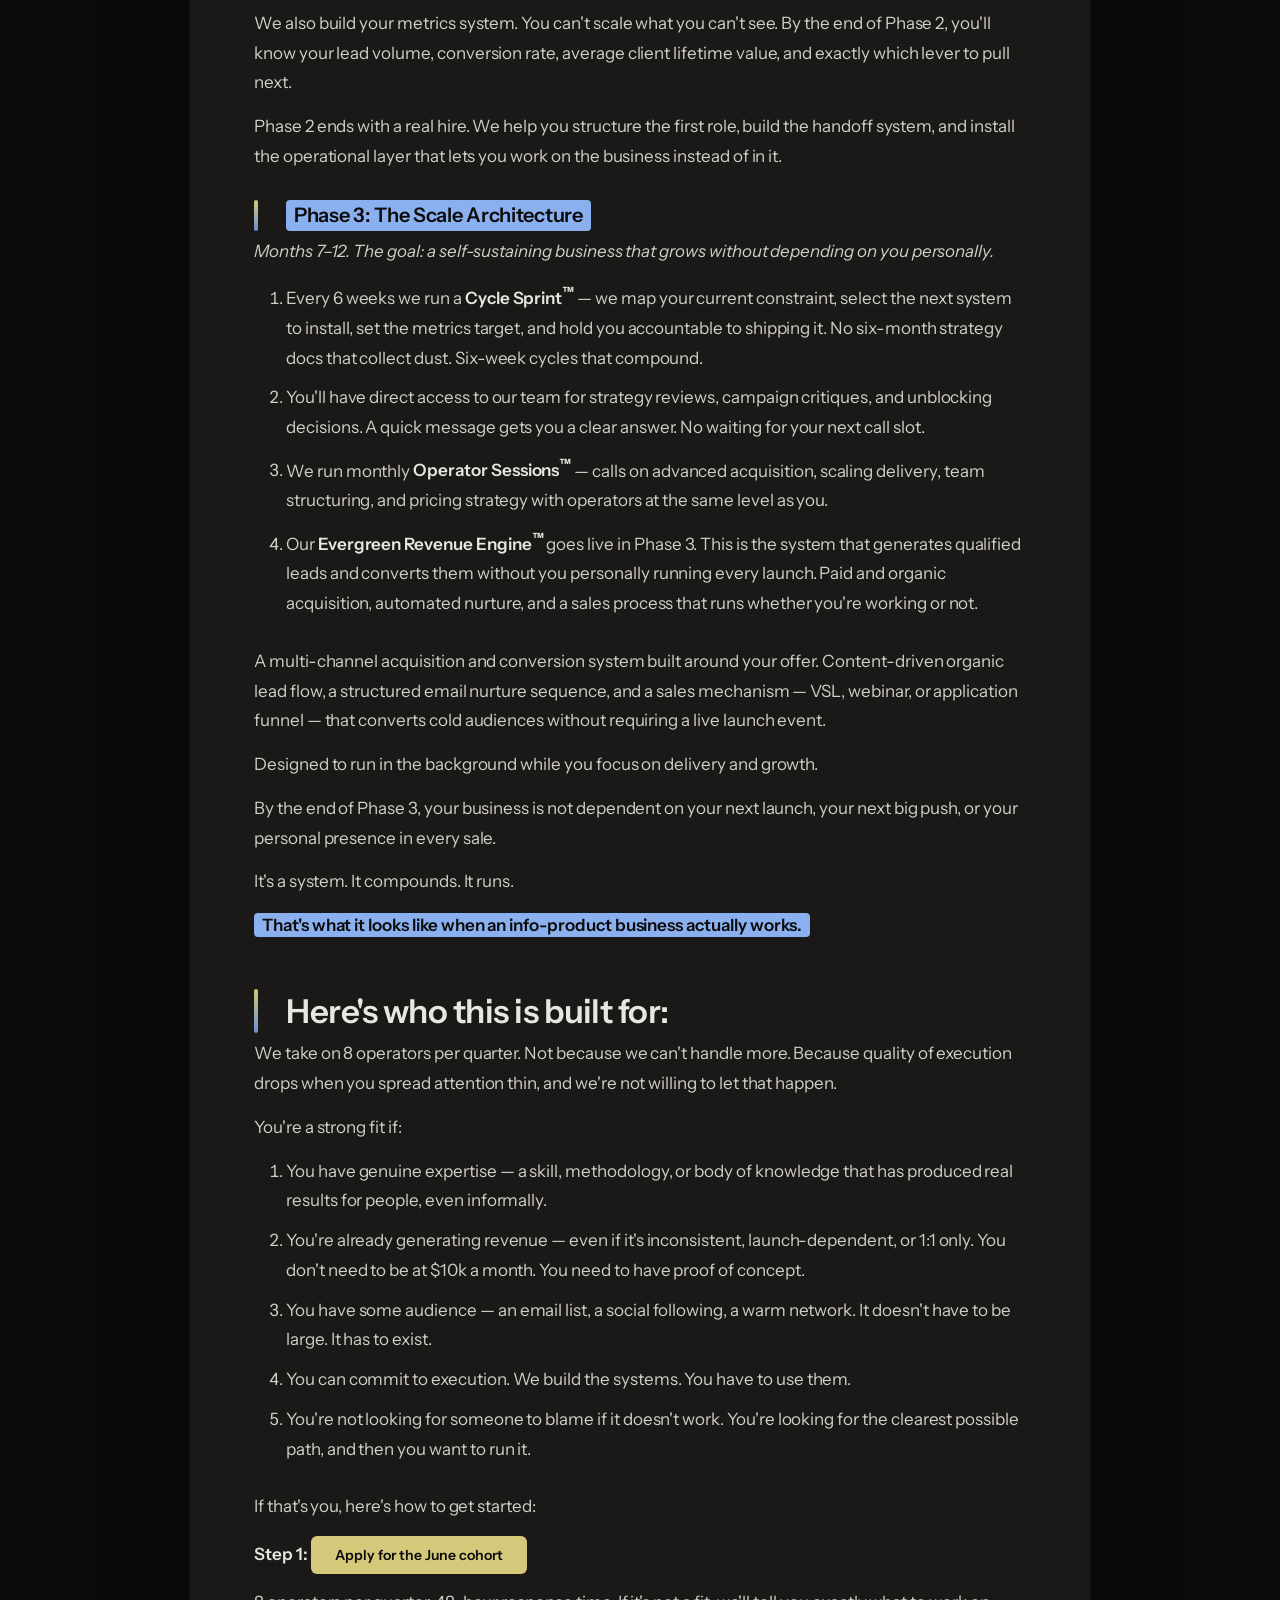
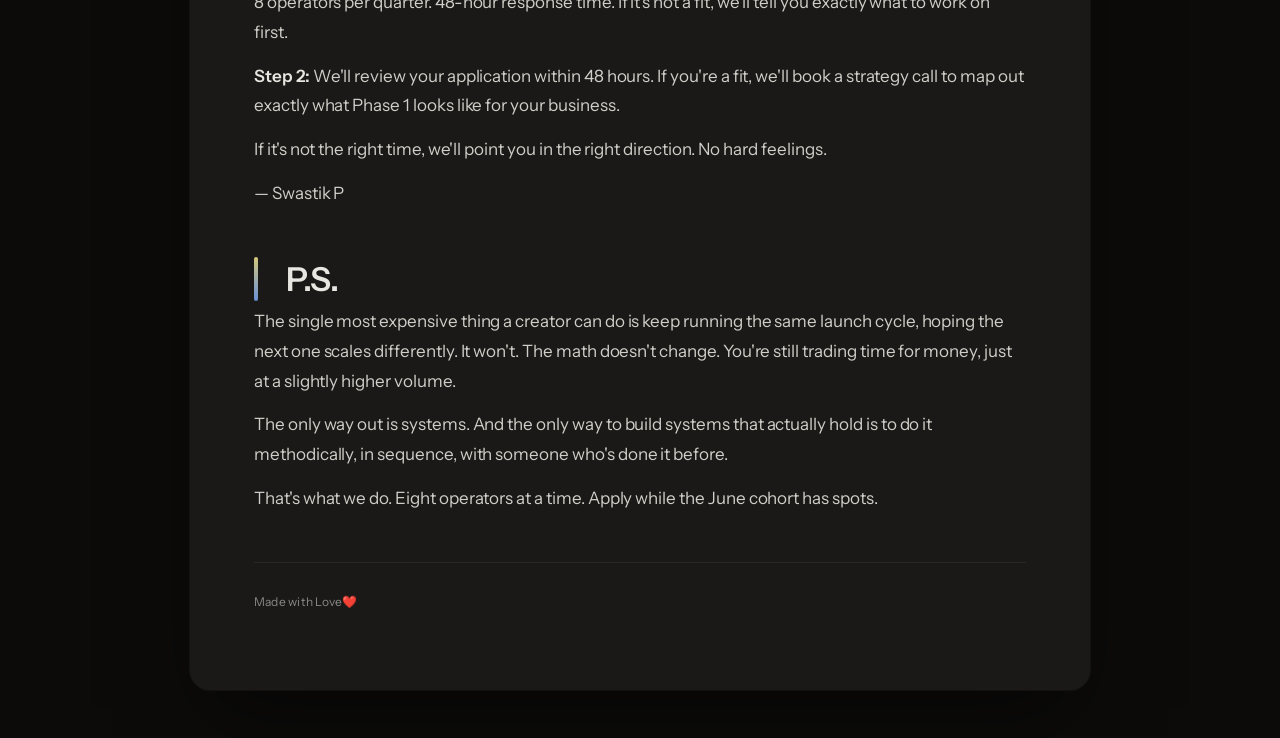
==== commit 68a9809e: "changed some copy" ====
--- a/index.html
+++ b/index.html
@@ -50,7 +50,7 @@
         </div>
 
         <div class="page-entrance page-entrance-delay-2">
-          <strong><em>[Applications for our </em></strong><strong class="highlight-yellow"><em>June cohort</em></strong><strong><em> are now open — limited to 8 operators]</em></strong>
+          <strong><em>[Applications for our </em></strong><strong class="highlight-yellow"><em>June cohort</em></strong><strong><em> are now open — limited to 8 coaches]</em></strong>
         </div>
 
         <blockquote class="page-entrance page-entrance-delay-2">
@@ -62,8 +62,8 @@
         <h2 class="reveal">Turn your expertise into a business that scales, without trading every hour for every dollar.</h2>
 
         <div class="section-intro">
-          <p>Here's the specific outcome.</p>
-          <p>Predictable monthly revenue. A validated offer that sells without you explaining it for 45 minutes. An acquisition engine that runs whether you're working or not.</p>
+          <p>Here's the outcome of working with us.</p>
+          <p>A validated offer that sells itself. An acquisition engine that runs whether you're working or not. And a business that generates predictable monthly revenue without consuming your entire calendar. </p>
         </div>
 
         <div class="section">
@@ -81,16 +81,15 @@
         <h2 class="reveal">This won't work for you if you...</h2>
 
         <ul class="section-list">
-          <li>Haven't validated your expertise. If you've never helped anyone get a result, start there first.</li>
-          <li>Want a magic funnel that replaces doing the work. Systems amplify good operators. They don't replace bad ones.</li>
-          <li>Have worked with five agencies and blamed all of them. We're looking for people who take ownership.</li>
+          <li>Haven't validated your expertise. If you've never helped anyone get results, start there first.</li>
+          <li>Want a magic funnel that replaces doing the work. Systems amplify good creattors. They don't replace bad ones.</li>
           <li>Need to keep every decision in your hands. If you can't delegate, you can't scale.</li>
         </ul>
 
         <p>But if you...</p>
 
         <ul class="section-list">
-          <li>Have real expertise and a track record of getting clients results — even if it's been done informally or 1:1.</li>
+          <li>Have real expertise and a track record of getting clients results; even if it's been done informally or 1:1.</li>
           <li>Are already generating revenue but can't make it predictable or repeatable.</li>
           <li>Are ready to build the infrastructure instead of just running the next launch.</li>
           <li>Want your business to grow without your calendar becoming the casualty.</li>
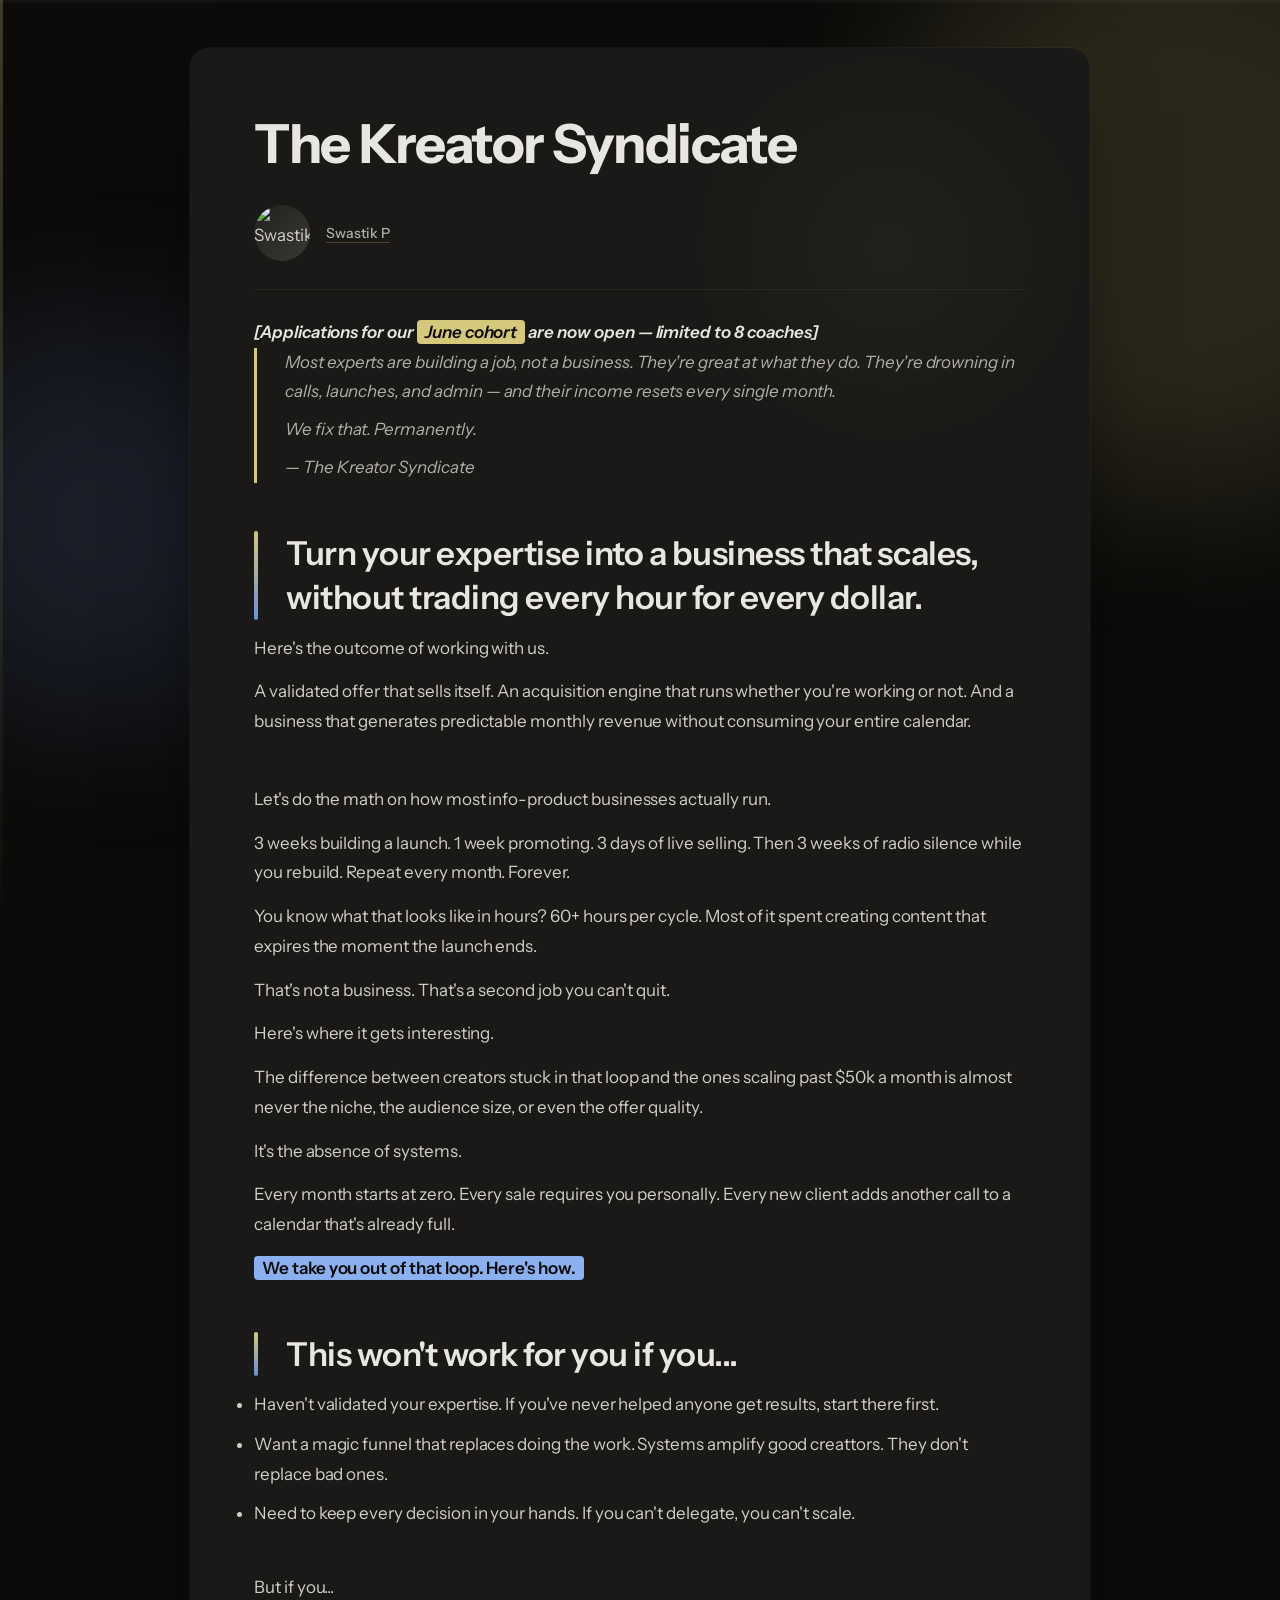
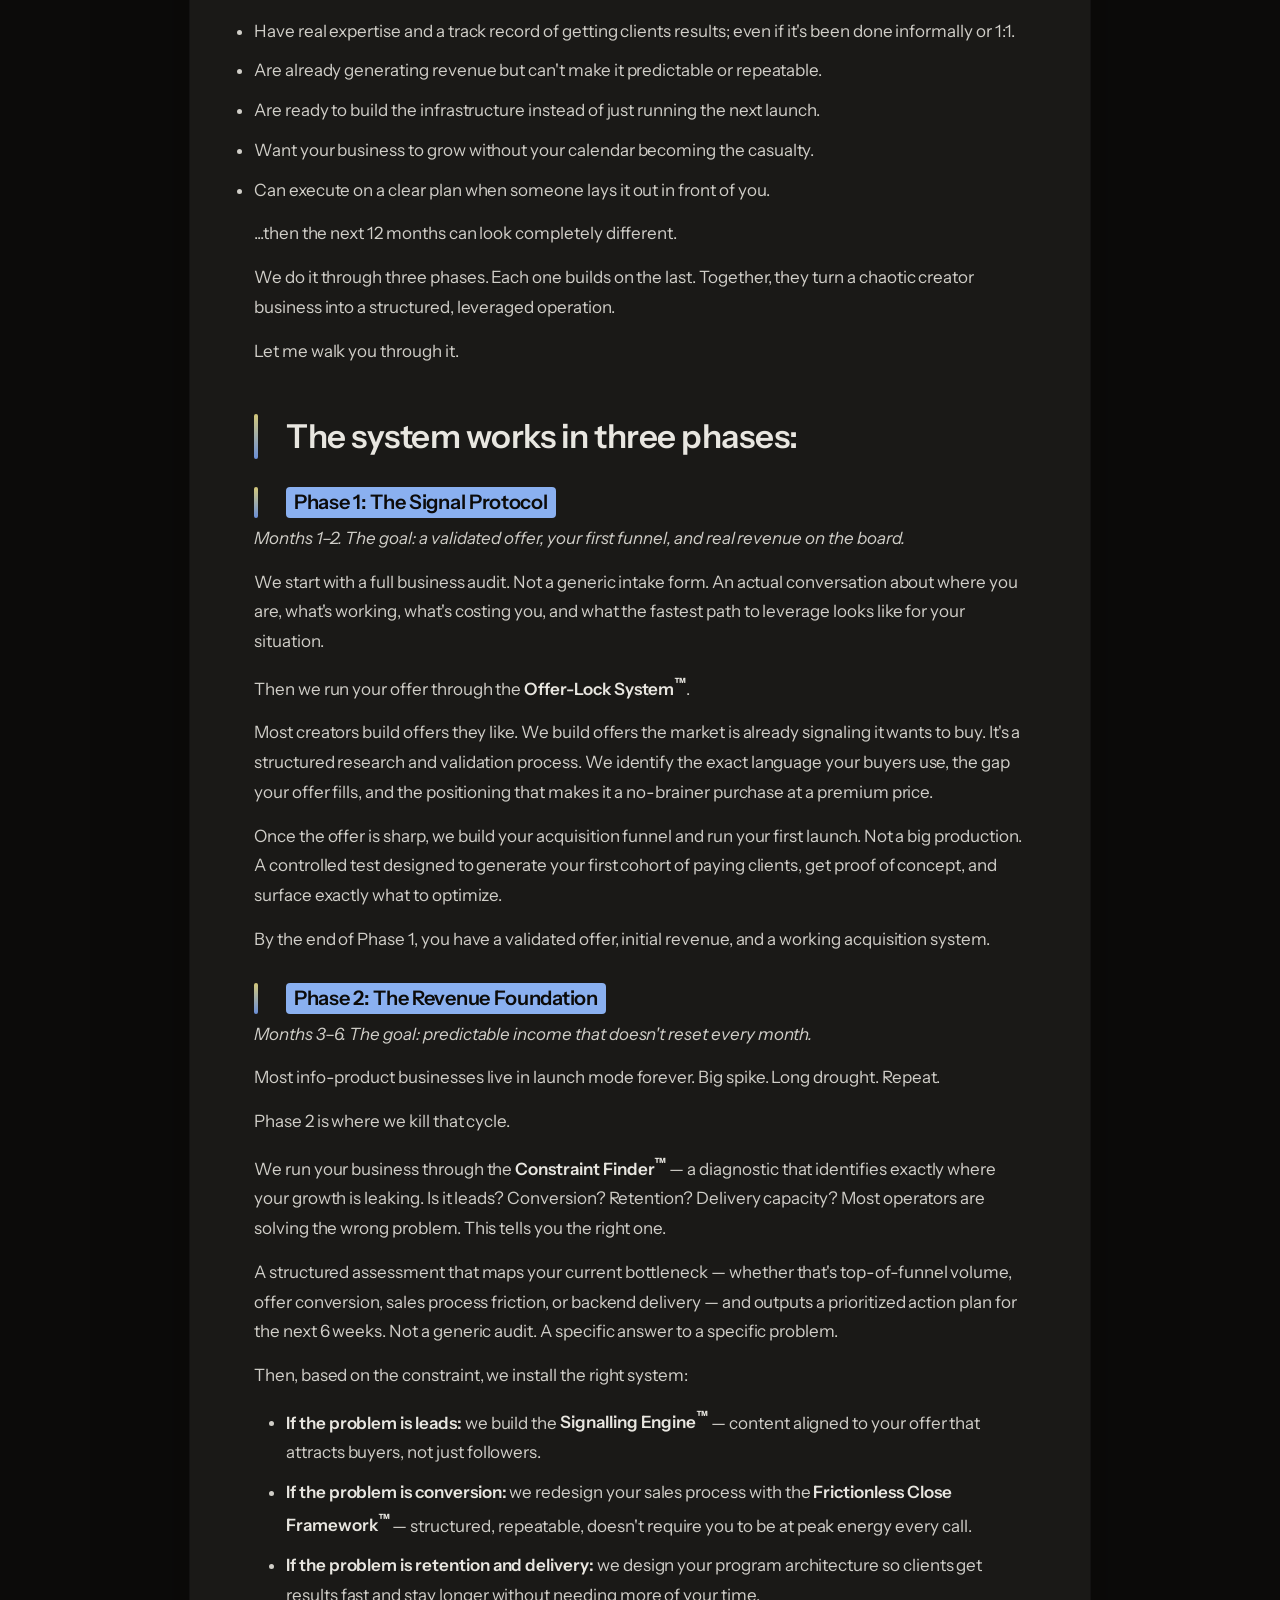
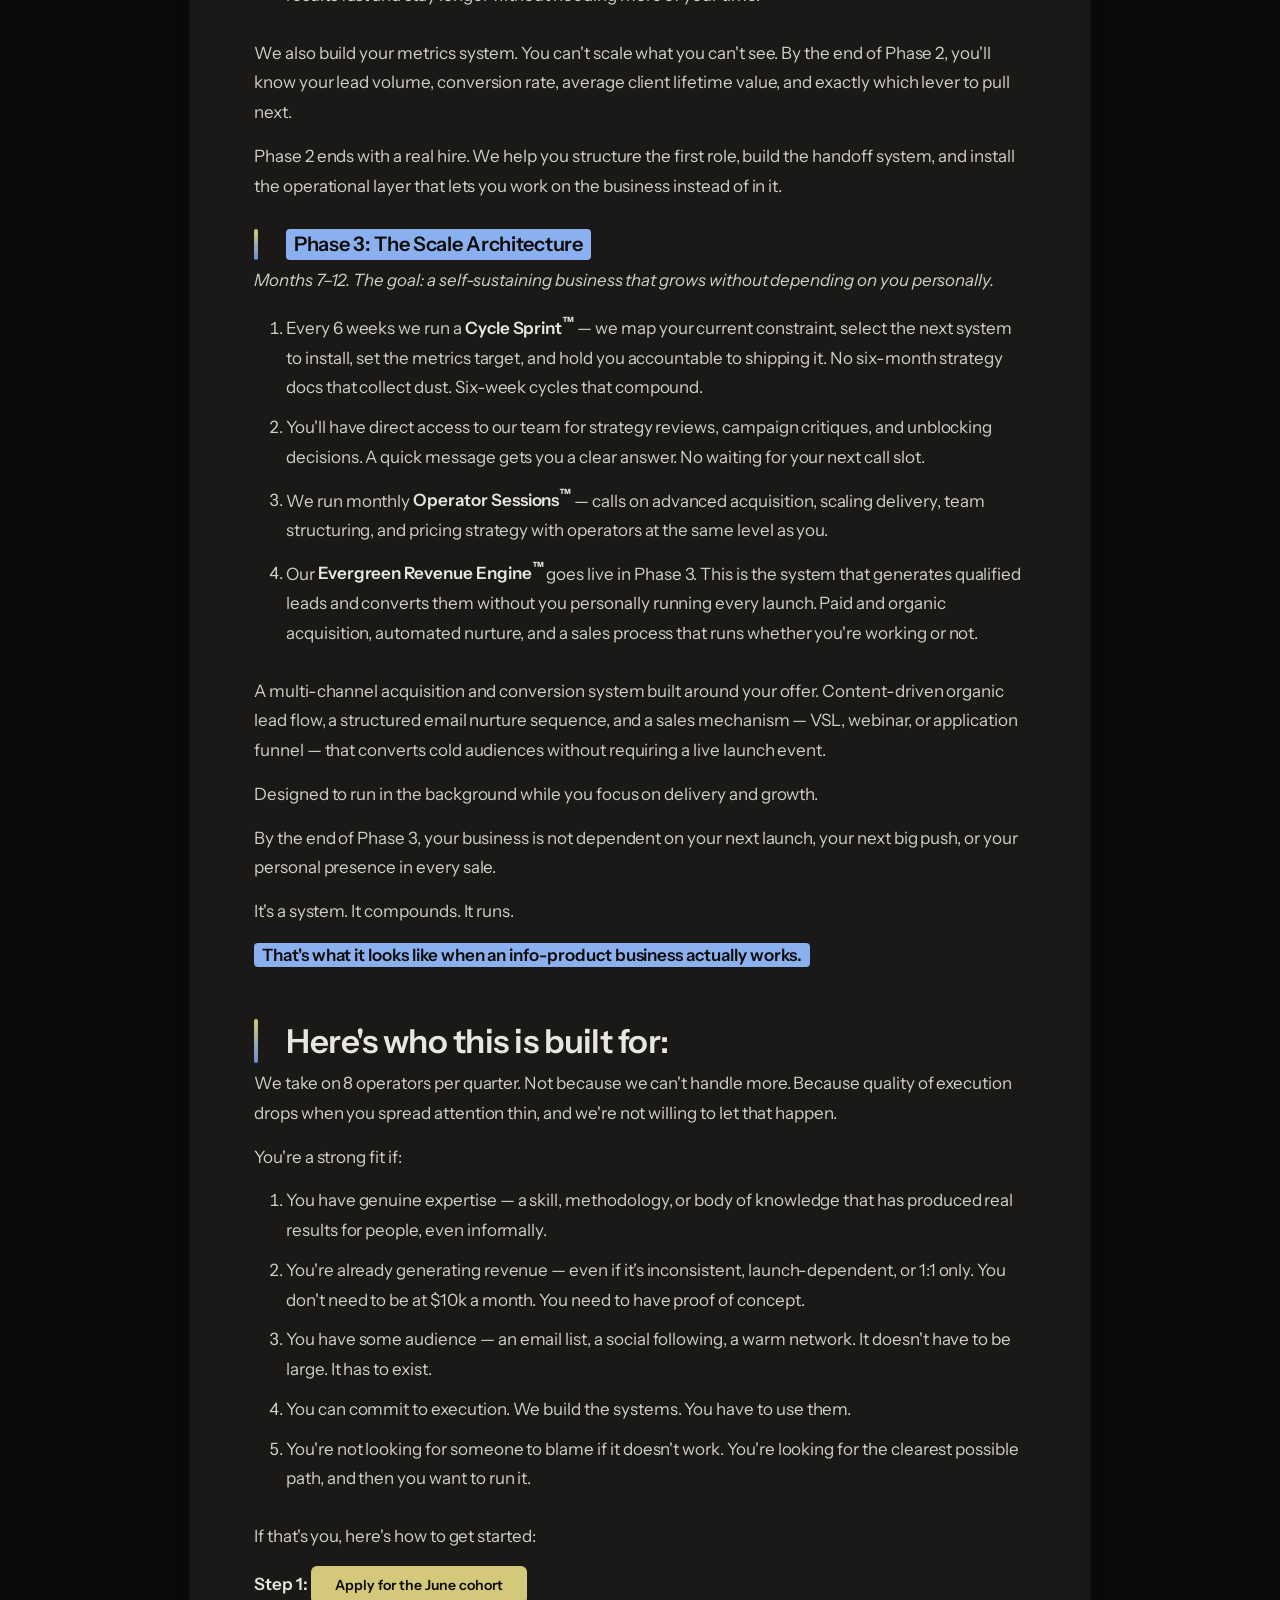
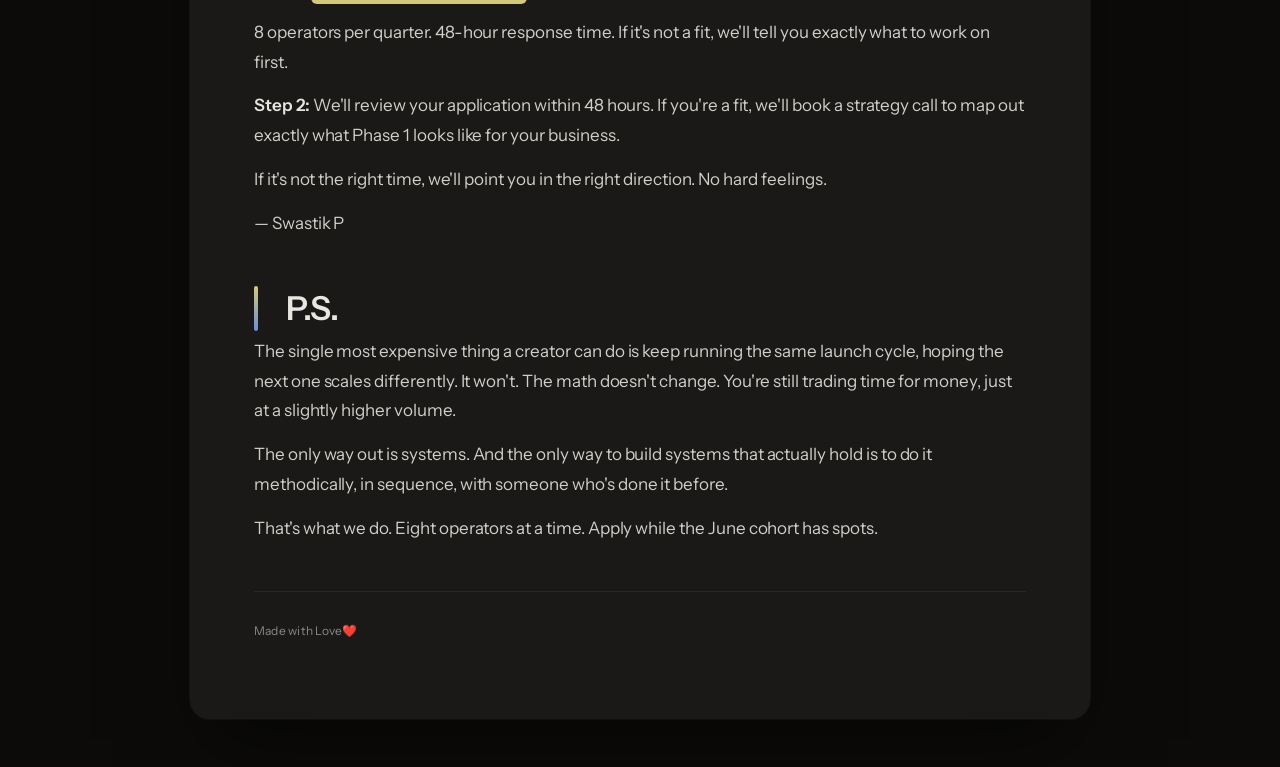
==== commit 925f8bd1: "added a br" ====
--- a/index.html
+++ b/index.html
@@ -85,7 +85,7 @@
           <li>Want a magic funnel that replaces doing the work. Systems amplify good creattors. They don't replace bad ones.</li>
           <li>Need to keep every decision in your hands. If you can't delegate, you can't scale.</li>
         </ul>
-
+        <br>
         <p>But if you...</p>
 
         <ul class="section-list">
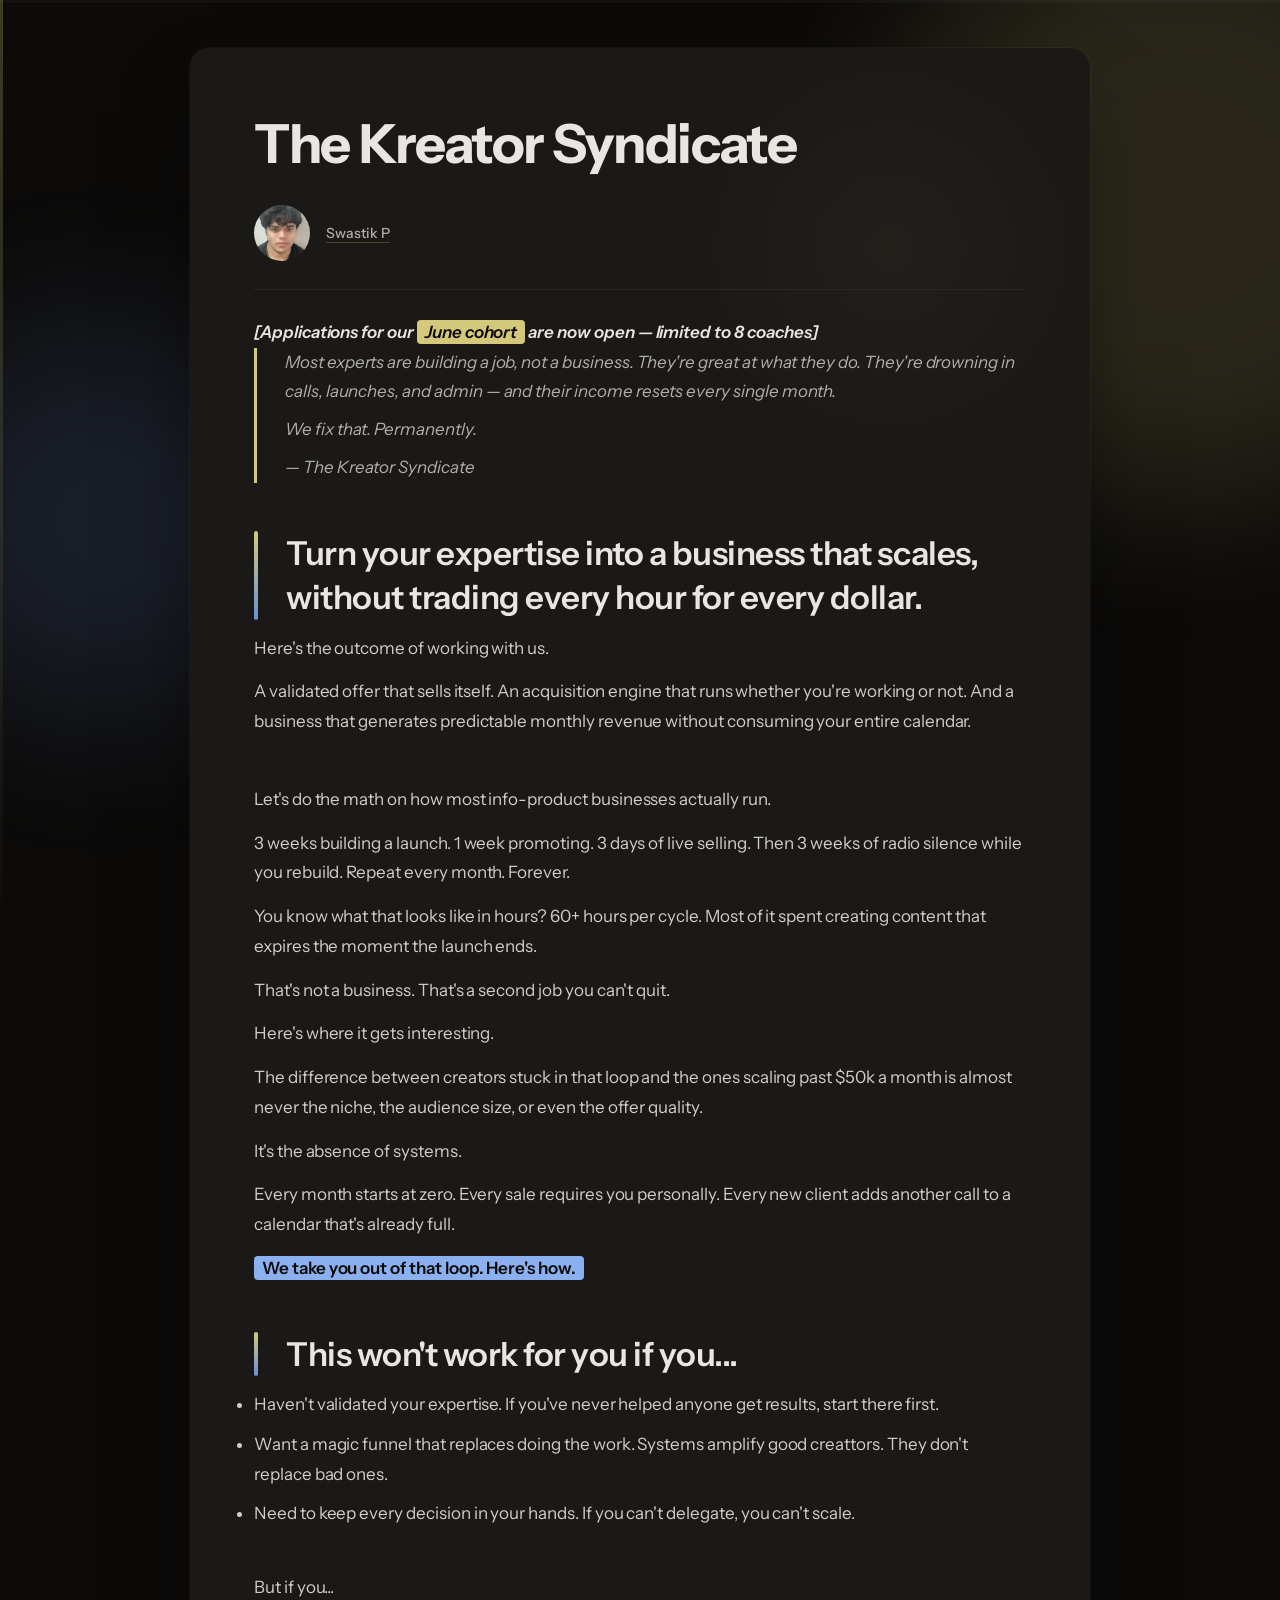
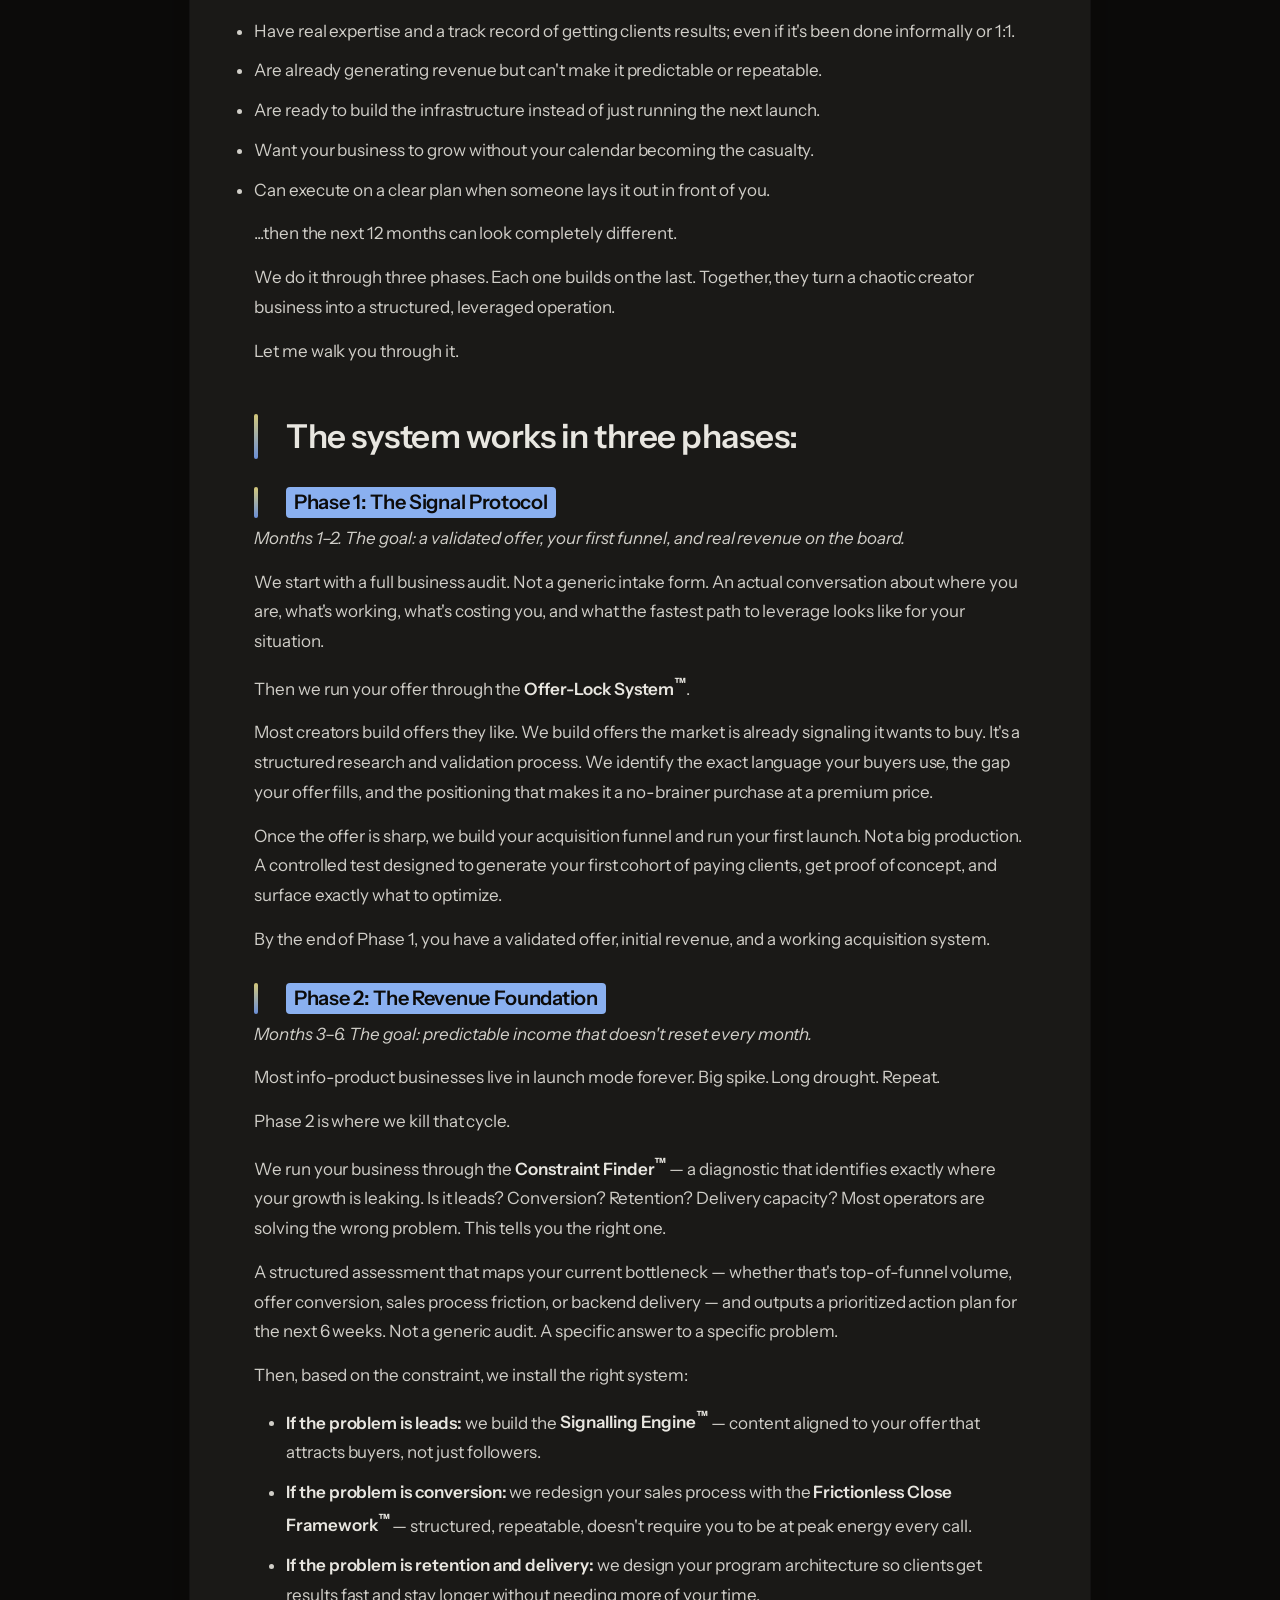
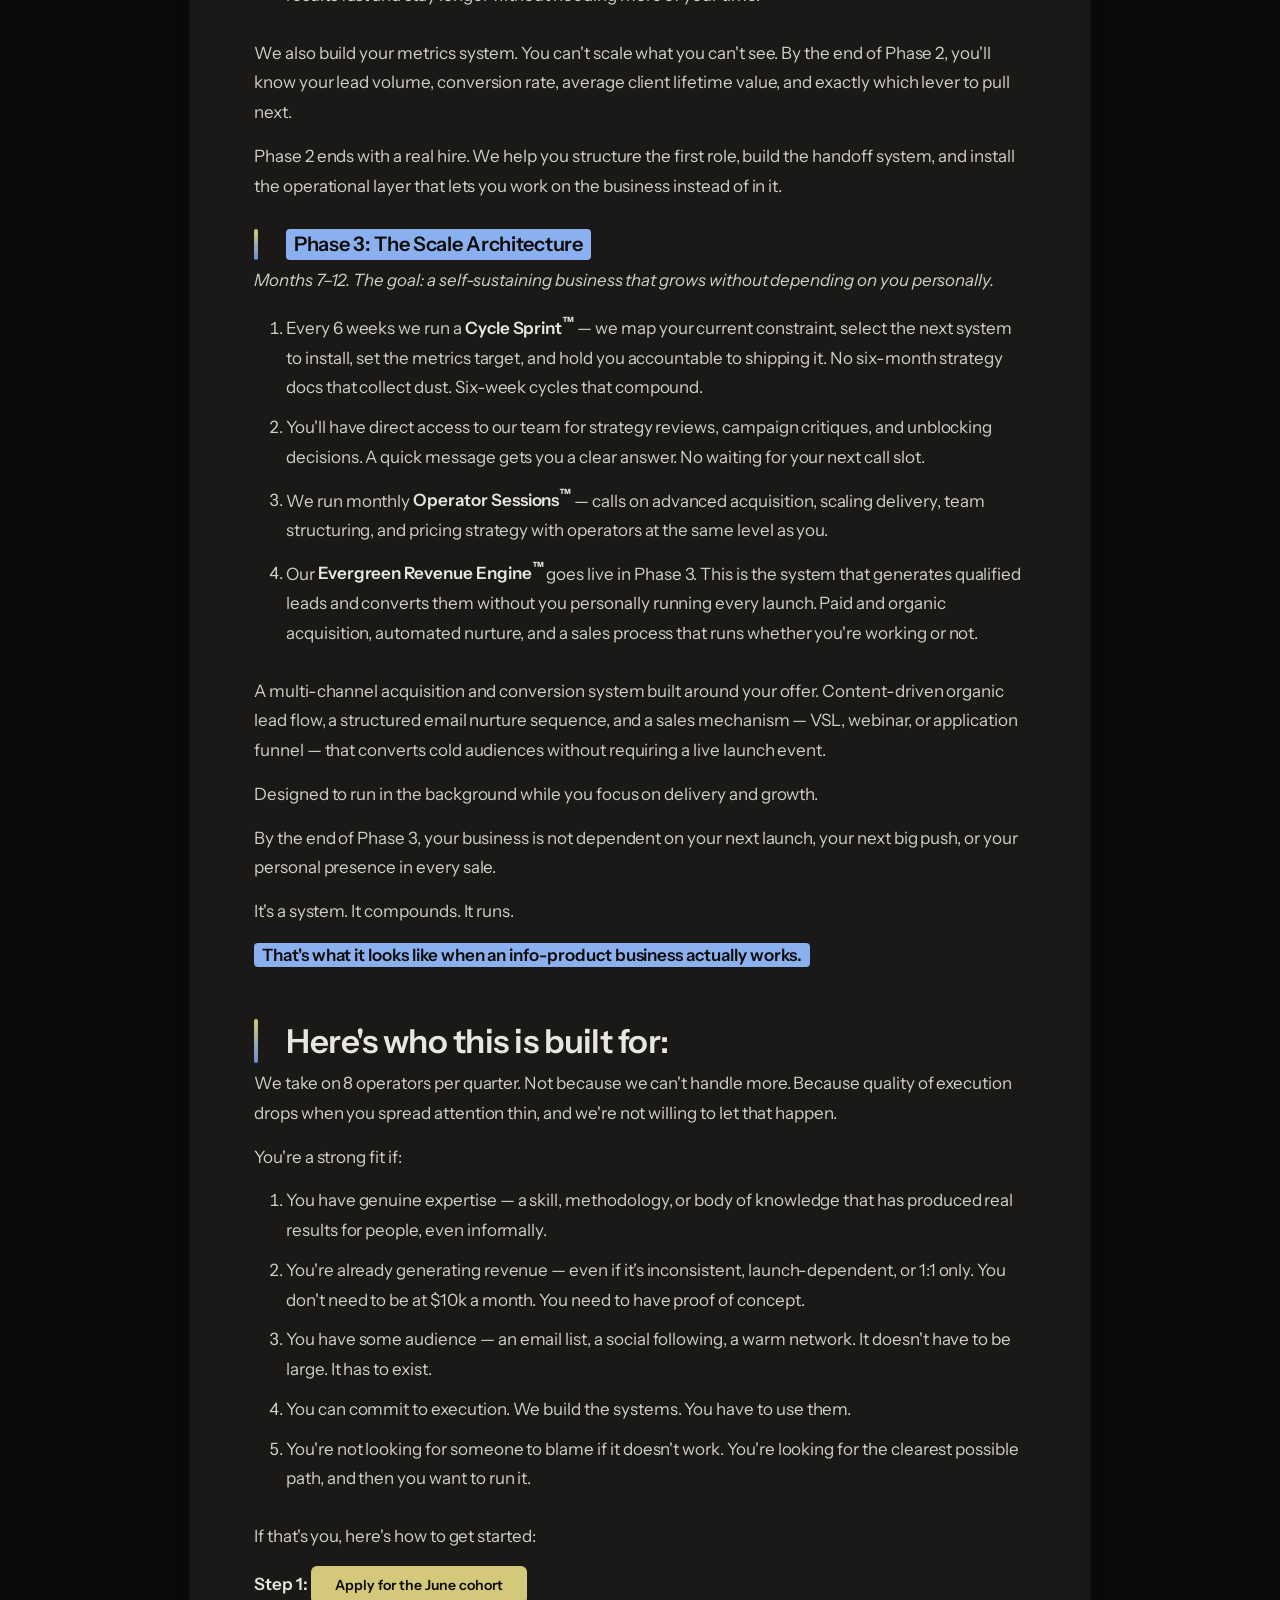
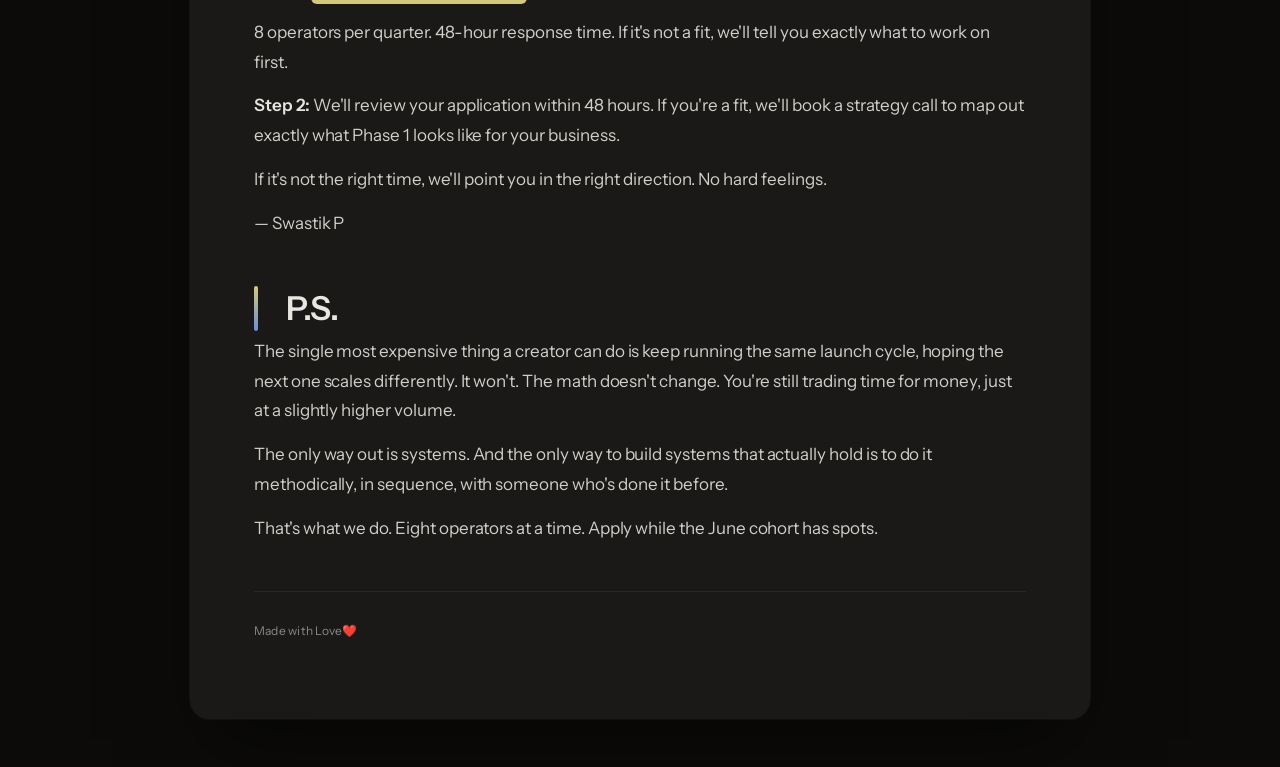
==== commit 119f5fc3: "pfp fix v2" ====
--- a/index.html
+++ b/index.html
@@ -45,7 +45,7 @@
         <h1 class="page-entrance">The Kreator Syndicate</h1>
 
         <div class="author page-entrance page-entrance-delay-1">
-          <img src="https://rddi4oqi0m.ufs.sh/f/R4O1Bn3aTOy5FmR2vTVdACr0Wx5XHZioztDKlwYIM2TQnBbV" alt="Swastik P." class="author-avatar">
+          <img src="assets/pfp.png" alt="Swastik P." class="author-avatar">
           <div class="author-name"><a href="about.html" style="color: inherit; text-decoration: none; border-bottom: 1px solid rgba(201,168,76,0.3);">Swastik P</a></div>
         </div>
 
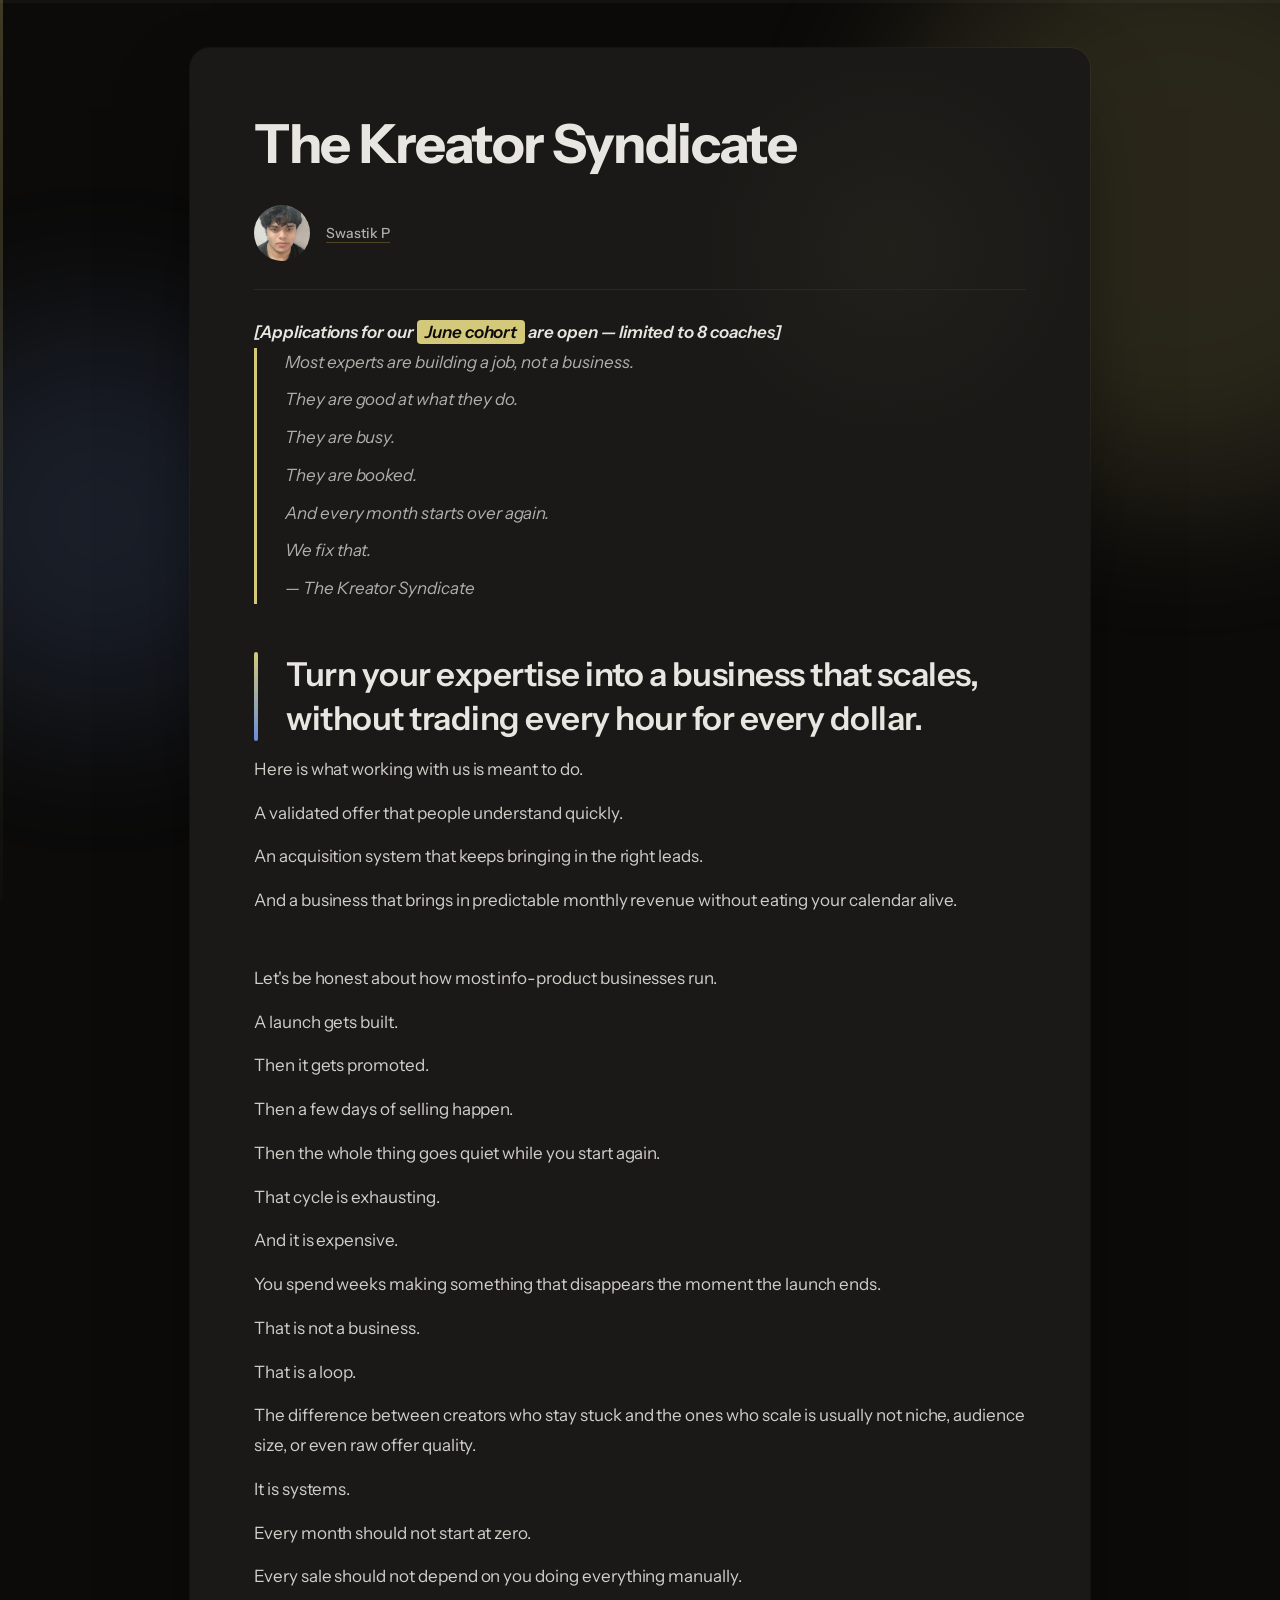
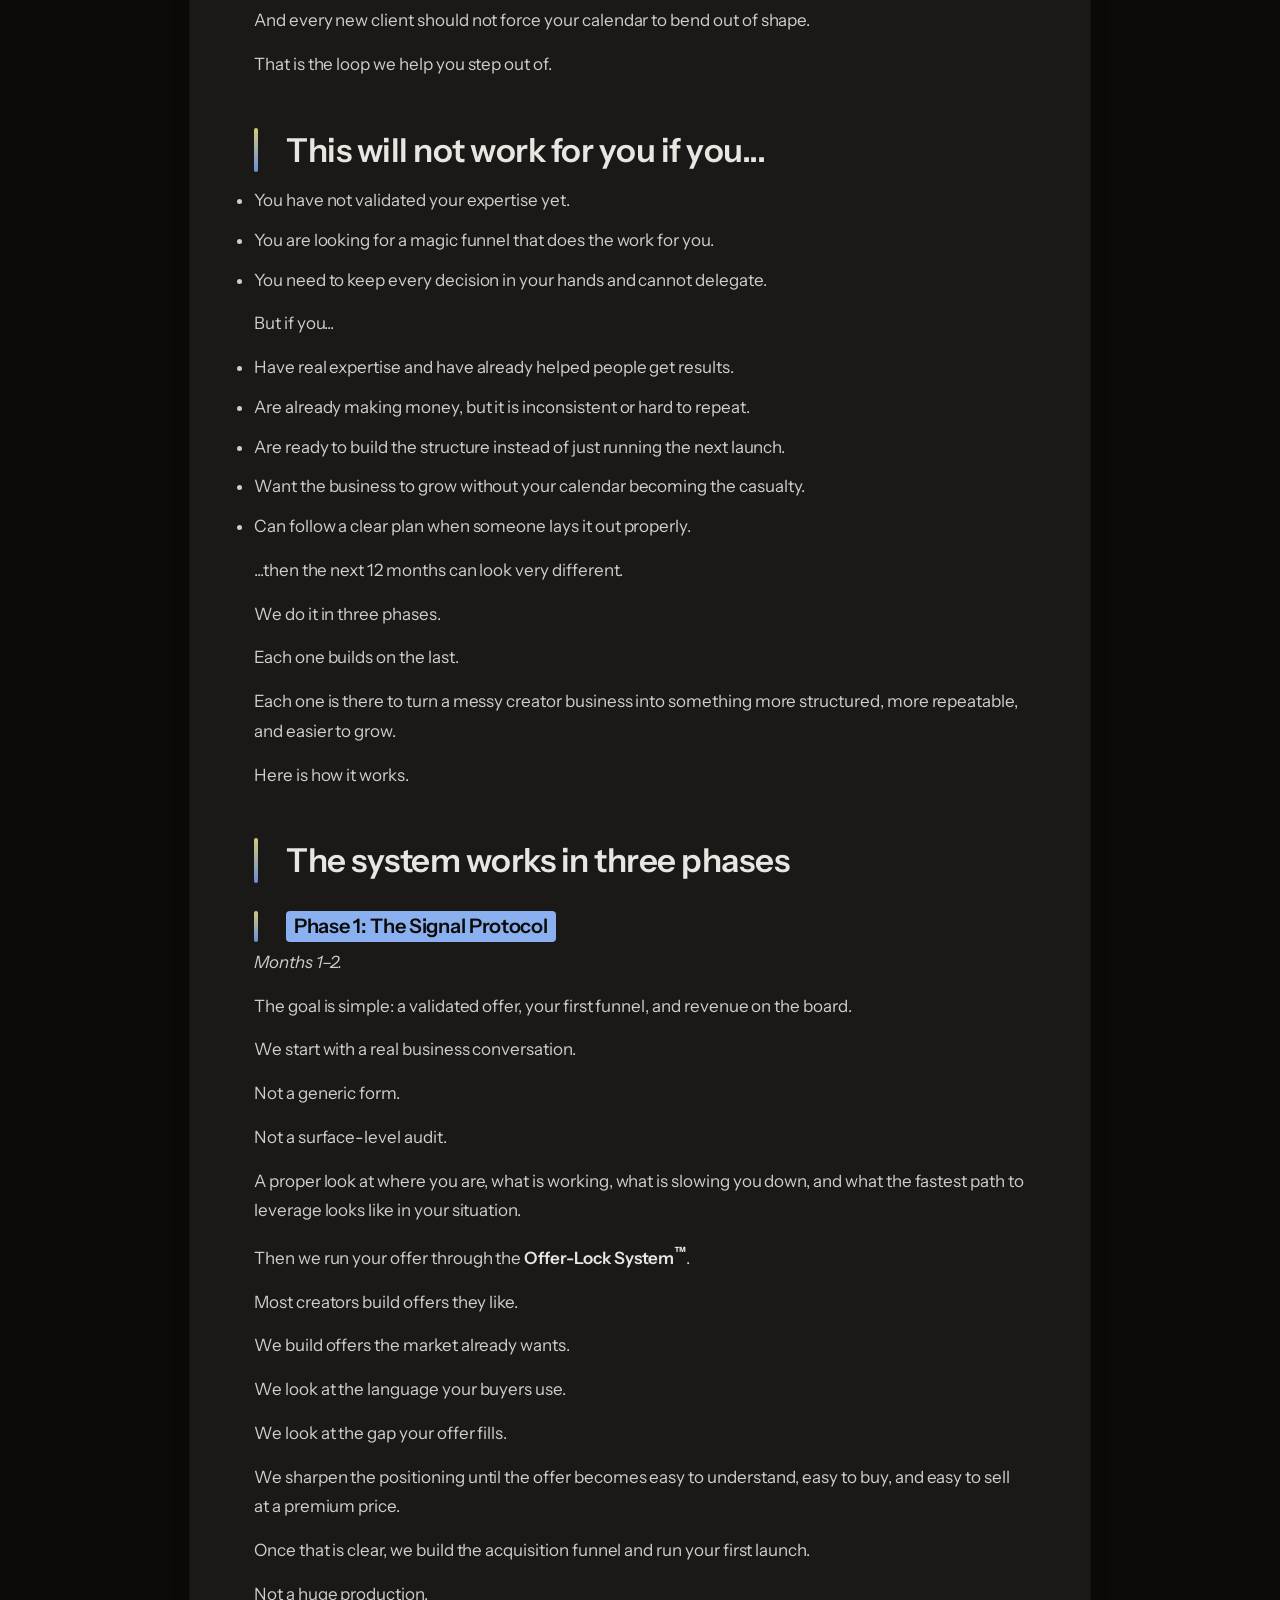
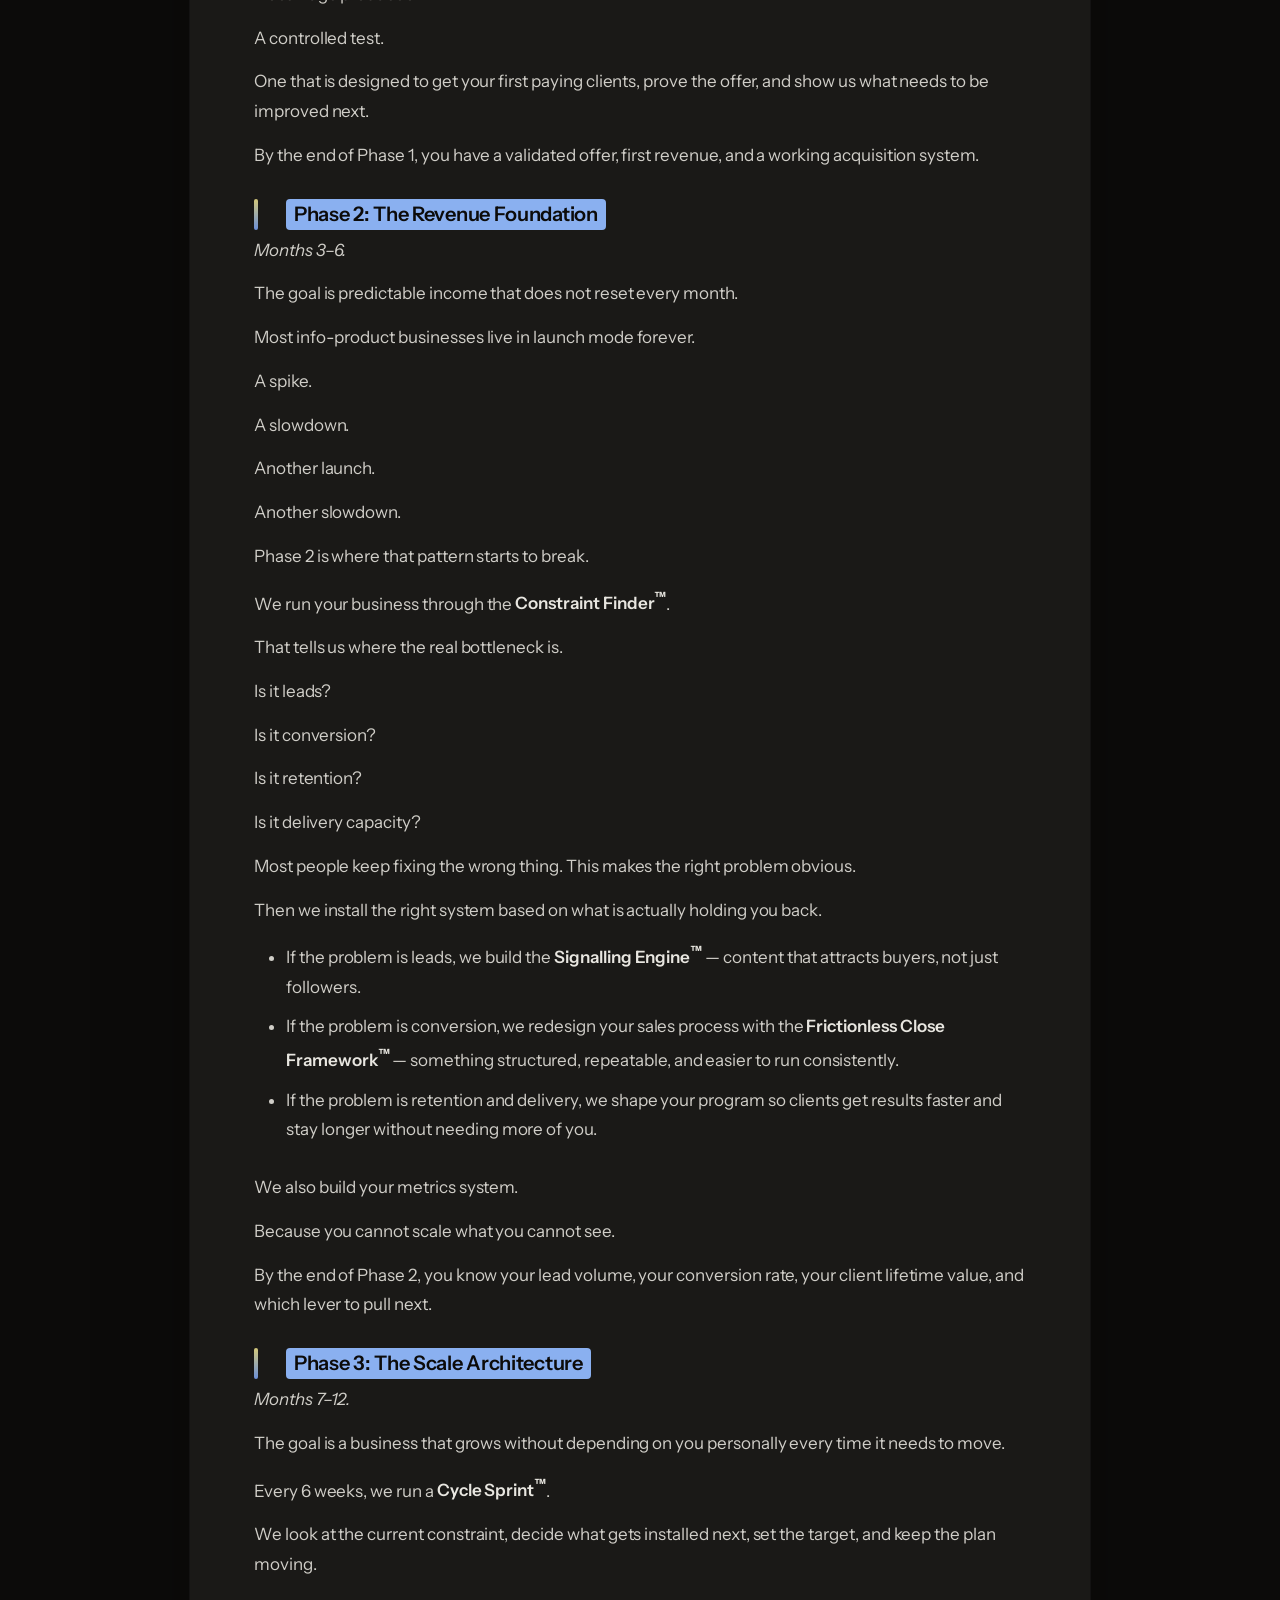
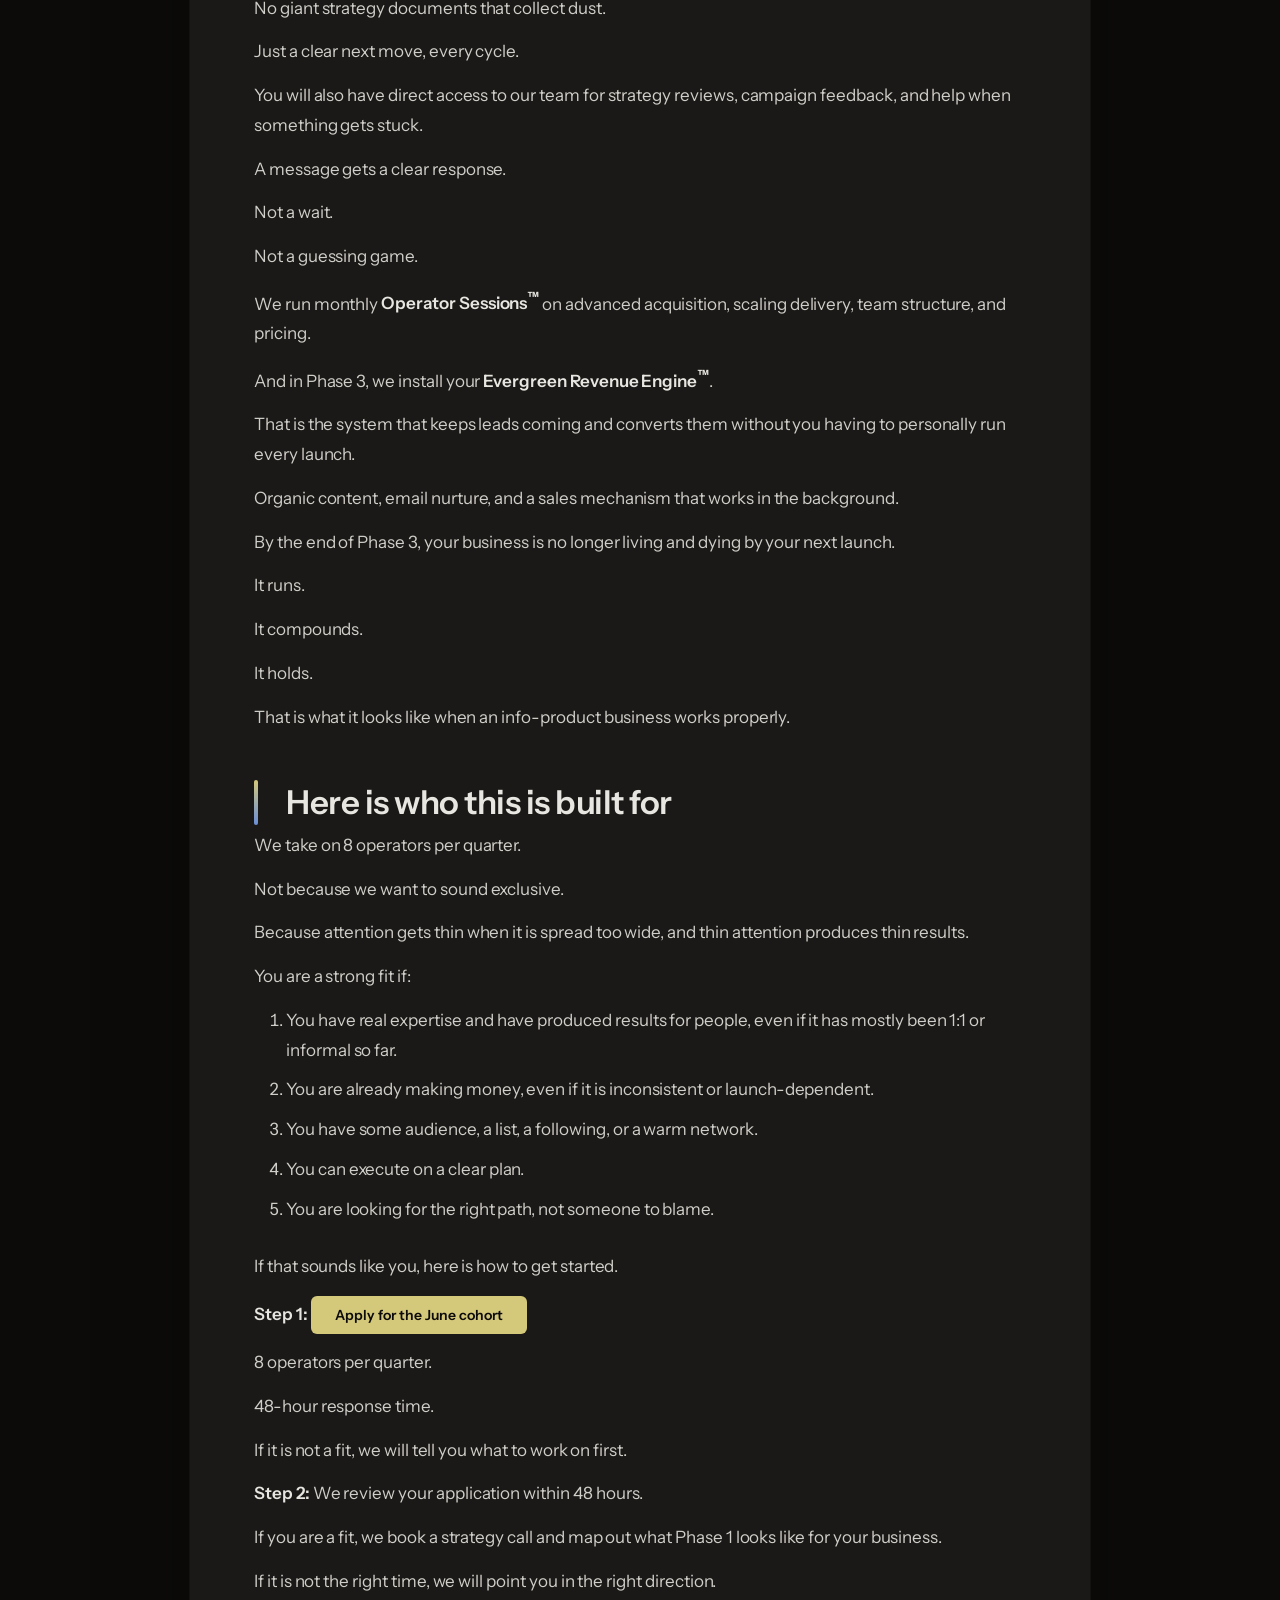
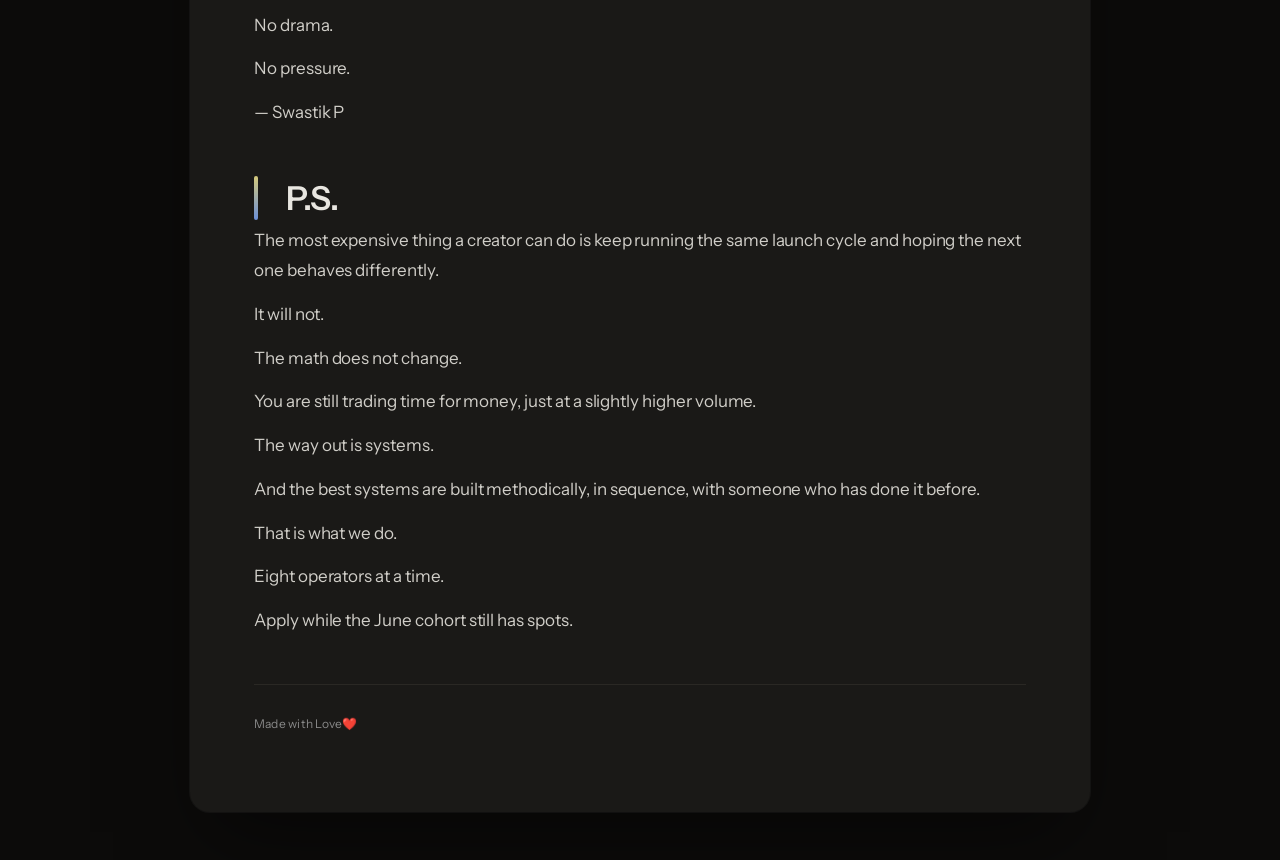
==== commit 3d9d9f25: "Add reference style rewrite and update landing page copy - Add new reference style markdown asset - " ====
--- a/index.html
+++ b/index.html
@@ -50,142 +50,210 @@
         </div>
 
         <div class="page-entrance page-entrance-delay-2">
-          <strong><em>[Applications for our </em></strong><strong class="highlight-yellow"><em>June cohort</em></strong><strong><em> are now open — limited to 8 coaches]</em></strong>
+          <strong><em>[Applications for our </em></strong><strong class="highlight-yellow"><em>June cohort</em></strong><strong><em> are open — limited to 8 coaches]</em></strong>
         </div>
 
         <blockquote class="page-entrance page-entrance-delay-2">
-          <p><em>Most experts are building a job, not a business. They're great at what they do. They're drowning in calls, launches, and admin — and their income resets every single month.</em></p>
-          <p><em>We fix that. Permanently.</em></p>
+          <p><em>Most experts are building a job, not a business.</em></p>
+          <p><em>They are good at what they do.</em></p>
+          <p><em>They are busy.</em></p>
+          <p><em>They are booked.</em></p>
+          <p><em>And every month starts over again.</em></p>
+          <p><em>We fix that.</em></p>
           <p><em>— The Kreator Syndicate</em></p>
         </blockquote>
 
         <h2 class="reveal">Turn your expertise into a business that scales, without trading every hour for every dollar.</h2>
 
         <div class="section-intro">
-          <p>Here's the outcome of working with us.</p>
-          <p>A validated offer that sells itself. An acquisition engine that runs whether you're working or not. And a business that generates predictable monthly revenue without consuming your entire calendar. </p>
+          <p>Here is what working with us is meant to do.</p>
+          <p>A validated offer that people understand quickly.</p>
+          <p>An acquisition system that keeps bringing in the right leads.</p>
+          <p>And a business that brings in predictable monthly revenue without eating your calendar alive.</p>
         </div>
 
         <div class="section">
-          <p>Let's do the math on how most info-product businesses actually run.</p>
-          <p>3 weeks building a launch. 1 week promoting. 3 days of live selling. Then 3 weeks of radio silence while you rebuild. Repeat every month. Forever.</p>
-          <p>You know what that looks like in hours? 60+ hours per cycle. Most of it spent creating content that expires the moment the launch ends.</p>
-          <p>That's not a business. That's a second job you can't quit.</p>
-          <p>Here's where it gets interesting.</p>
-          <p>The difference between creators stuck in that loop and the ones scaling past $50k a month is almost never the niche, the audience size, or even the offer quality.</p>
-          <p>It's the absence of systems.</p>
-          <p>Every month starts at zero. Every sale requires you personally. Every new client adds another call to a calendar that's already full.</p>
-          <p><strong class="highlight-blue">We take you out of that loop. Here's how.</strong></p>
+          <p>Let's be honest about how most info-product businesses run.</p>
+          <p>A launch gets built.</p>
+          <p>Then it gets promoted.</p>
+          <p>Then a few days of selling happen.</p>
+          <p>Then the whole thing goes quiet while you start again.</p>
+          <p>That cycle is exhausting.</p>
+          <p>And it is expensive.</p>
+          <p>You spend weeks making something that disappears the moment the launch ends.</p>
+          <p>That is not a business.</p>
+          <p>That is a loop.</p>
+          <p>The difference between creators who stay stuck and the ones who scale is usually not niche, audience size, or even raw offer quality.</p>
+          <p>It is systems.</p>
+          <p>Every month should not start at zero.</p>
+          <p>Every sale should not depend on you doing everything manually.</p>
+          <p>And every new client should not force your calendar to bend out of shape.</p>
+          <p>That is the loop we help you step out of.</p>
         </div>
 
-        <h2 class="reveal">This won't work for you if you...</h2>
+        <h2 class="reveal">This will not work for you if you...</h2>
 
         <ul class="section-list">
-          <li>Haven't validated your expertise. If you've never helped anyone get results, start there first.</li>
-          <li>Want a magic funnel that replaces doing the work. Systems amplify good creattors. They don't replace bad ones.</li>
-          <li>Need to keep every decision in your hands. If you can't delegate, you can't scale.</li>
+          <li>You have not validated your expertise yet.</li>
+          <li>You are looking for a magic funnel that does the work for you.</li>
+          <li>You need to keep every decision in your hands and cannot delegate.</li>
         </ul>
-        <br>
+
         <p>But if you...</p>
 
         <ul class="section-list">
-          <li>Have real expertise and a track record of getting clients results; even if it's been done informally or 1:1.</li>
-          <li>Are already generating revenue but can't make it predictable or repeatable.</li>
-          <li>Are ready to build the infrastructure instead of just running the next launch.</li>
-          <li>Want your business to grow without your calendar becoming the casualty.</li>
-          <li>Can execute on a clear plan when someone lays it out in front of you.</li>
+          <li>Have real expertise and have already helped people get results.</li>
+          <li>Are already making money, but it is inconsistent or hard to repeat.</li>
+          <li>Are ready to build the structure instead of just running the next launch.</li>
+          <li>Want the business to grow without your calendar becoming the casualty.</li>
+          <li>Can follow a clear plan when someone lays it out properly.</li>
         </ul>
 
-        <p>...then the next 12 months can look completely different.</p>
-        <p>We do it through three phases. Each one builds on the last. Together, they turn a chaotic creator business into a structured, leveraged operation.</p>
-        <p>Let me walk you through it.</p>
-
-        <h2 class="reveal">The system works in three phases:</h2>
+        <p>...then the next 12 months can look very different.</p>
+
+        <p>We do it in three phases.</p>
+
+        <p>Each one builds on the last.</p>
+        <p>Each one is there to turn a messy creator business into something more structured, more repeatable, and easier to grow.</p>
+
+        <p>Here is how it works.</p>
+
+        <h2 class="reveal">The system works in three phases</h2>
 
         <h2 class="reveal phase-subheading"><strong class="highlight-blue">Phase 1: The Signal Protocol</strong></h2>
-        <p><em>Months 1–2. The goal: a validated offer, your first funnel, and real revenue on the board.</em></p>
-
-        <p>We start with a full business audit. Not a generic intake form. An actual conversation about where you are, what's working, what's costing you, and what the fastest path to leverage looks like for your situation.</p>
+        <p><em>Months 1–2.</em></p>
+        <p>The goal is simple: a validated offer, your first funnel, and revenue on the board.</p>
+
+        <p>We start with a real business conversation.</p>
+        <p>Not a generic form.</p>
+        <p>Not a surface-level audit.</p>
+        <p>A proper look at where you are, what is working, what is slowing you down, and what the fastest path to leverage looks like in your situation.</p>
 
         <p>Then we run your offer through the <strong>Offer-Lock System<sup>&trade;</sup></strong>.</p>
 
-        <p>Most creators build offers they like. We build offers the market is already signaling it wants to buy. It's a structured research and validation process. We identify the exact language your buyers use, the gap your offer fills, and the positioning that makes it a no-brainer purchase at a premium price.</p>
-
-        <p>Once the offer is sharp, we build your acquisition funnel and run your first launch. Not a big production. A controlled test designed to generate your first cohort of paying clients, get proof of concept, and surface exactly what to optimize.</p>
-
-        <p>By the end of Phase 1, you have a validated offer, initial revenue, and a working acquisition system.</p>
+        <p>Most creators build offers they like.</p>
+        <p>We build offers the market already wants.</p>
+
+        <p>We look at the language your buyers use.</p>
+        <p>We look at the gap your offer fills.</p>
+        <p>We sharpen the positioning until the offer becomes easy to understand, easy to buy, and easy to sell at a premium price.</p>
+
+        <p>Once that is clear, we build the acquisition funnel and run your first launch.</p>
+        <p>Not a huge production.</p>
+        <p>A controlled test.</p>
+        <p>One that is designed to get your first paying clients, prove the offer, and show us what needs to be improved next.</p>
+
+        <p>By the end of Phase 1, you have a validated offer, first revenue, and a working acquisition system.</p>
 
         <h2 class="reveal phase-subheading"><strong class="highlight-blue">Phase 2: The Revenue Foundation</strong></h2>
-        <p><em>Months 3–6. The goal: predictable income that doesn't reset every month.</em></p>
-
-        <p>Most info-product businesses live in launch mode forever. Big spike. Long drought. Repeat.</p>
-        <p>Phase 2 is where we kill that cycle.</p>
-
-        <p>We run your business through the <strong>Constraint Finder<sup>&trade;</sup></strong> — a diagnostic that identifies exactly where your growth is leaking. Is it leads? Conversion? Retention? Delivery capacity? Most operators are solving the wrong problem. This tells you the right one.</p>
-
-        <p>A structured assessment that maps your current bottleneck — whether that's top-of-funnel volume, offer conversion, sales process friction, or backend delivery — and outputs a prioritized action plan for the next 6 weeks. Not a generic audit. A specific answer to a specific problem.</p>
-
-        <p>Then, based on the constraint, we install the right system:</p>
+        <p><em>Months 3–6.</em></p>
+        <p>The goal is predictable income that does not reset every month.</p>
+
+        <p>Most info-product businesses live in launch mode forever.</p>
+        <p>A spike.</p>
+        <p>A slowdown.</p>
+        <p>Another launch.</p>
+        <p>Another slowdown.</p>
+
+        <p>Phase 2 is where that pattern starts to break.</p>
+
+        <p>We run your business through the <strong>Constraint Finder<sup>&trade;</sup></strong>.</p>
+
+        <p>That tells us where the real bottleneck is.</p>
+        <p>Is it leads?</p>
+        <p>Is it conversion?</p>
+        <p>Is it retention?</p>
+        <p>Is it delivery capacity?</p>
+        <p>Most people keep fixing the wrong thing. This makes the right problem obvious.</p>
+
+        <p>Then we install the right system based on what is actually holding you back.</p>
 
         <ul>
-          <li><strong>If the problem is leads:</strong> we build the <strong>Signalling Engine<sup>&trade;</sup></strong> — content aligned to your offer that attracts buyers, not just followers.</li>
-          <li><strong>If the problem is conversion:</strong> we redesign your sales process with the <strong>Frictionless Close Framework<sup>&trade;</sup></strong> — structured, repeatable, doesn't require you to be at peak energy every call.</li>
-          <li><strong>If the problem is retention and delivery:</strong> we design your program architecture so clients get results fast and stay longer without needing more of your time.</li>
+          <li>If the problem is leads, we build the <strong>Signalling Engine<sup>&trade;</sup></strong> — content that attracts buyers, not just followers.</li>
+          <li>If the problem is conversion, we redesign your sales process with the <strong>Frictionless Close Framework<sup>&trade;</sup></strong> — something structured, repeatable, and easier to run consistently.</li>
+          <li>If the problem is retention and delivery, we shape your program so clients get results faster and stay longer without needing more of you.</li>
         </ul>
 
-        <p>We also build your metrics system. You can't scale what you can't see. By the end of Phase 2, you'll know your lead volume, conversion rate, average client lifetime value, and exactly which lever to pull next.</p>
-
-        <p>Phase 2 ends with a real hire. We help you structure the first role, build the handoff system, and install the operational layer that lets you work on the business instead of in it.</p>
+        <p>We also build your metrics system.</p>
+        <p>Because you cannot scale what you cannot see.</p>
+
+        <p>By the end of Phase 2, you know your lead volume, your conversion rate, your client lifetime value, and which lever to pull next.</p>
 
         <h2 class="reveal phase-subheading"><strong class="highlight-blue">Phase 3: The Scale Architecture</strong></h2>
-        <p><em>Months 7–12. The goal: a self-sustaining business that grows without depending on you personally.</em></p>
+        <p><em>Months 7–12.</em></p>
+        <p>The goal is a business that grows without depending on you personally every time it needs to move.</p>
+
+        <p>Every 6 weeks, we run a <strong>Cycle Sprint<sup>&trade;</sup></strong>.</p>
+        <p>We look at the current constraint, decide what gets installed next, set the target, and keep the plan moving.</p>
+
+        <p>No giant strategy documents that collect dust.</p>
+        <p>Just a clear next move, every cycle.</p>
+
+        <p>You will also have direct access to our team for strategy reviews, campaign feedback, and help when something gets stuck.</p>
+        <p>A message gets a clear response.</p>
+        <p>Not a wait.</p>
+        <p>Not a guessing game.</p>
+
+        <p>We run monthly <strong>Operator Sessions<sup>&trade;</sup></strong> on advanced acquisition, scaling delivery, team structure, and pricing.</p>
+
+        <p>And in Phase 3, we install your <strong>Evergreen Revenue Engine<sup>&trade;</sup></strong>.</p>
+        <p>That is the system that keeps leads coming and converts them without you having to personally run every launch.</p>
+        <p>Organic content, email nurture, and a sales mechanism that works in the background.</p>
+
+        <p>By the end of Phase 3, your business is no longer living and dying by your next launch.</p>
+
+        <p>It runs.</p>
+        <p>It compounds.</p>
+        <p>It holds.</p>
+
+        <p>That is what it looks like when an info-product business works properly.</p>
+
+        <h2 class="reveal">Here is who this is built for</h2>
+
+        <p>We take on 8 operators per quarter.</p>
+        <p>Not because we want to sound exclusive.</p>
+        <p>Because attention gets thin when it is spread too wide, and thin attention produces thin results.</p>
+
+        <p>You are a strong fit if:</p>
 
         <ol>
-          <li>Every 6 weeks we run a <strong>Cycle Sprint<sup>&trade;</sup></strong> — we map your current constraint, select the next system to install, set the metrics target, and hold you accountable to shipping it. No six-month strategy docs that collect dust. Six-week cycles that compound.</li>
-          <li>You'll have direct access to our team for strategy reviews, campaign critiques, and unblocking decisions. A quick message gets you a clear answer. No waiting for your next call slot.</li>
-          <li>We run monthly <strong>Operator Sessions<sup>&trade;</sup></strong> — calls on advanced acquisition, scaling delivery, team structuring, and pricing strategy with operators at the same level as you.</li>
-          <li>Our <strong>Evergreen Revenue Engine<sup>&trade;</sup></strong> goes live in Phase 3. This is the system that generates qualified leads and converts them without you personally running every launch. Paid and organic acquisition, automated nurture, and a sales process that runs whether you're working or not.</li>
+          <li>You have real expertise and have produced results for people, even if it has mostly been 1:1 or informal so far.</li>
+          <li>You are already making money, even if it is inconsistent or launch-dependent.</li>
+          <li>You have some audience, a list, a following, or a warm network.</li>
+          <li>You can execute on a clear plan.</li>
+          <li>You are looking for the right path, not someone to blame.</li>
         </ol>
 
-        <p>A multi-channel acquisition and conversion system built around your offer. Content-driven organic lead flow, a structured email nurture sequence, and a sales mechanism — VSL, webinar, or application funnel — that converts cold audiences without requiring a live launch event.</p>
-
-        <p>Designed to run in the background while you focus on delivery and growth.</p>
-
-        <p>By the end of Phase 3, your business is not dependent on your next launch, your next big push, or your personal presence in every sale.</p>
-
-        <p>It's a system. It compounds. It runs.</p>
-
-        <p><strong class="highlight-blue">That's what it looks like when an info-product business actually works.</strong></p>
-
-        <h2 class="reveal">Here's who this is built for:</h2>
-
-        <p>We take on 8 operators per quarter. Not because we can't handle more. Because quality of execution drops when you spread attention thin, and we're not willing to let that happen.</p>
-
-        <p>You're a strong fit if:</p>
-        <ol>
-          <li>You have genuine expertise — a skill, methodology, or body of knowledge that has produced real results for people, even informally.</li>
-          <li>You're already generating revenue — even if it's inconsistent, launch-dependent, or 1:1 only. You don't need to be at $10k a month. You need to have proof of concept.</li>
-          <li>You have some audience — an email list, a social following, a warm network. It doesn't have to be large. It has to exist.</li>
-          <li>You can commit to execution. We build the systems. You have to use them.</li>
-          <li>You're not looking for someone to blame if it doesn't work. You're looking for the clearest possible path, and then you want to run it.</li>
-        </ol>
-
-        <p>If that's you, here's how to get started:</p>
+        <p>If that sounds like you, here is how to get started.</p>
 
         <p><strong>Step 1:</strong> <button class="cta-button" id="applyBtn">Apply for the June cohort</button></p>
-        <p>8 operators per quarter. 48-hour response time. If it's not a fit, we'll tell you exactly what to work on first.</p>
-        <p><strong>Step 2:</strong> We'll review your application within 48 hours. If you're a fit, we'll book a strategy call to map out exactly what Phase 1 looks like for your business.</p>
-        <p>If it's not the right time, we'll point you in the right direction. No hard feelings.</p>
+
+        <p>8 operators per quarter.</p>
+        <p>48-hour response time.</p>
+        <p>If it is not a fit, we will tell you what to work on first.</p>
+
+        <p><strong>Step 2:</strong> We review your application within 48 hours.</p>
+        <p>If you are a fit, we book a strategy call and map out what Phase 1 looks like for your business.</p>
+
+        <p>If it is not the right time, we will point you in the right direction.</p>
+        <p>No drama.</p>
+        <p>No pressure.</p>
 
         <p>— Swastik P</p>
 
         <h2 class="reveal">P.S.</h2>
 
-        <p>The single most expensive thing a creator can do is keep running the same launch cycle, hoping the next one scales differently. It won't. The math doesn't change. You're still trading time for money, just at a slightly higher volume.</p>
-
-        <p>The only way out is systems. And the only way to build systems that actually hold is to do it methodically, in sequence, with someone who's done it before.</p>
-
-        <p>That's what we do. Eight operators at a time. Apply while the June cohort has spots.</p>
+        <p>The most expensive thing a creator can do is keep running the same launch cycle and hoping the next one behaves differently.</p>
+        <p>It will not.</p>
+        <p>The math does not change.</p>
+        <p>You are still trading time for money, just at a slightly higher volume.</p>
+
+        <p>The way out is systems.</p>
+        <p>And the best systems are built methodically, in sequence, with someone who has done it before.</p>
+
+        <p>That is what we do.</p>
+        <p>Eight operators at a time.</p>
+        <p>Apply while the June cohort still has spots.</p>
       </article>
 
       <footer class="footer-note">
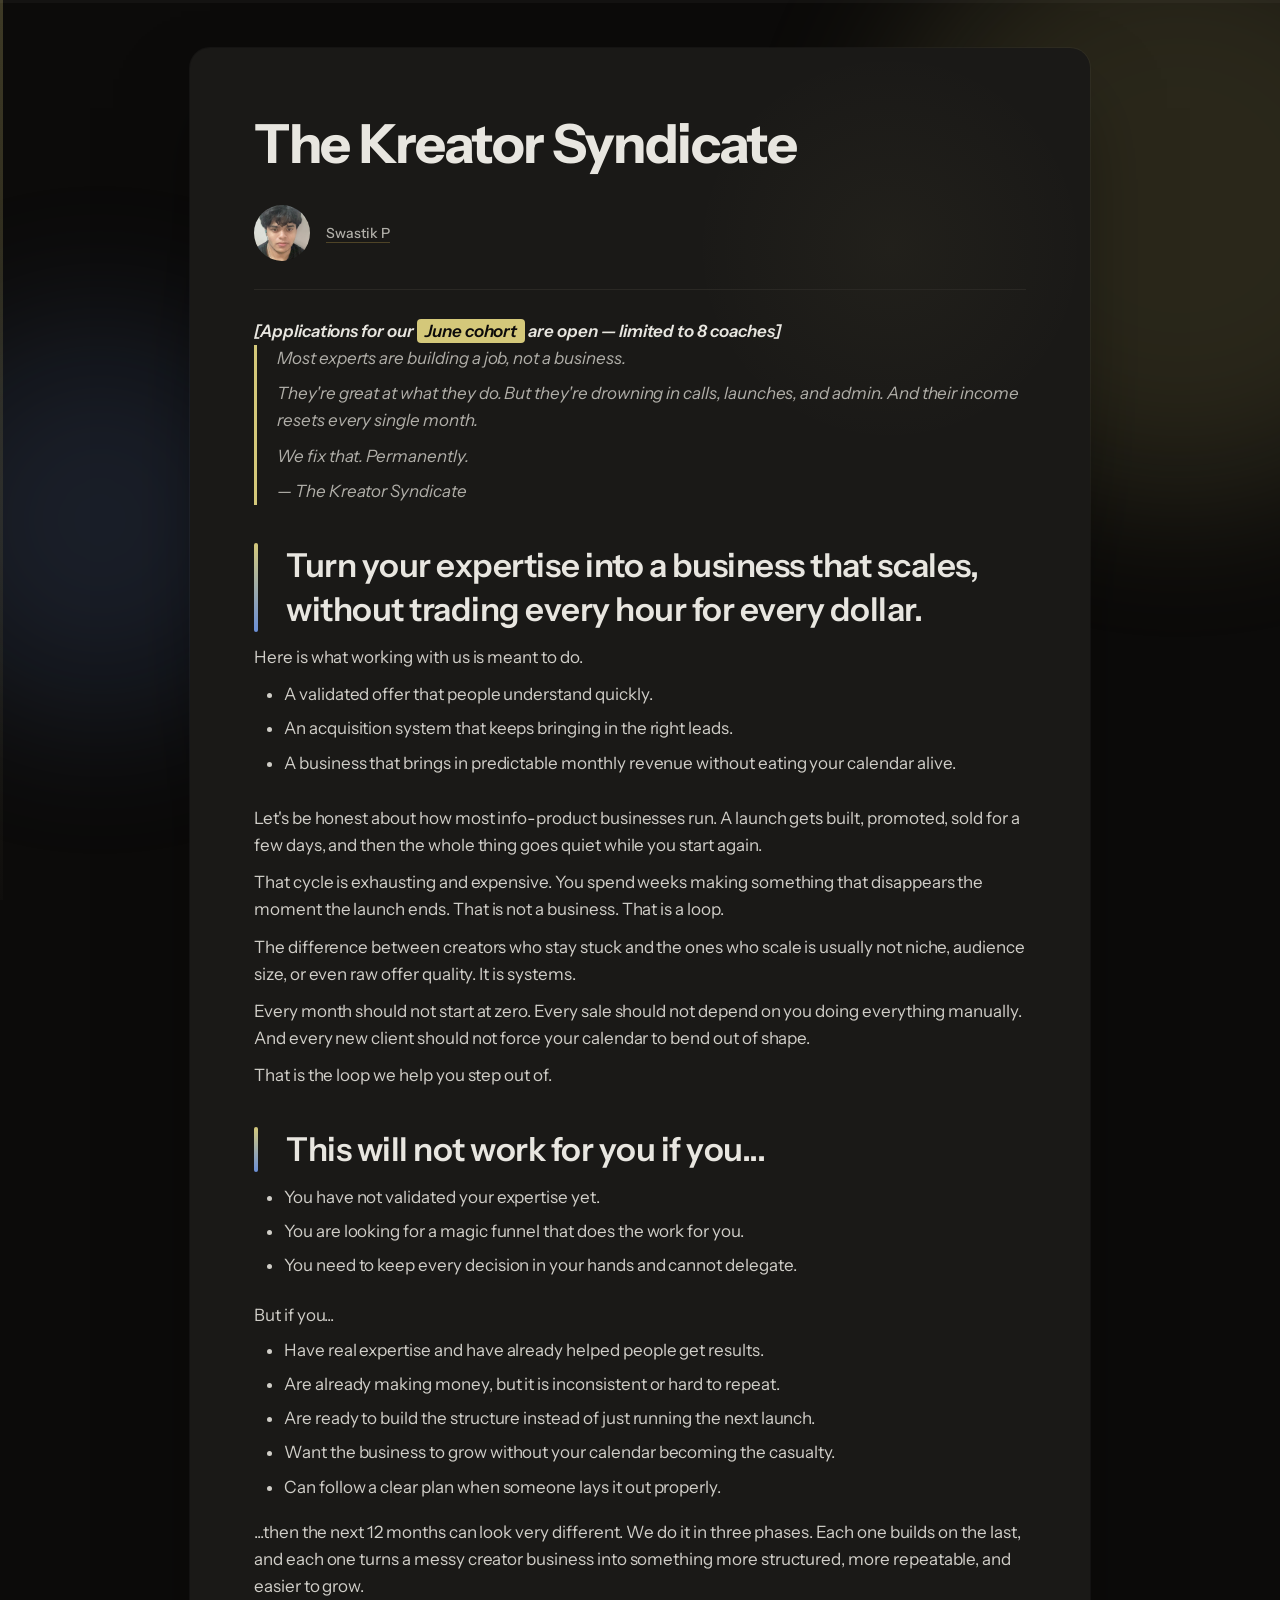
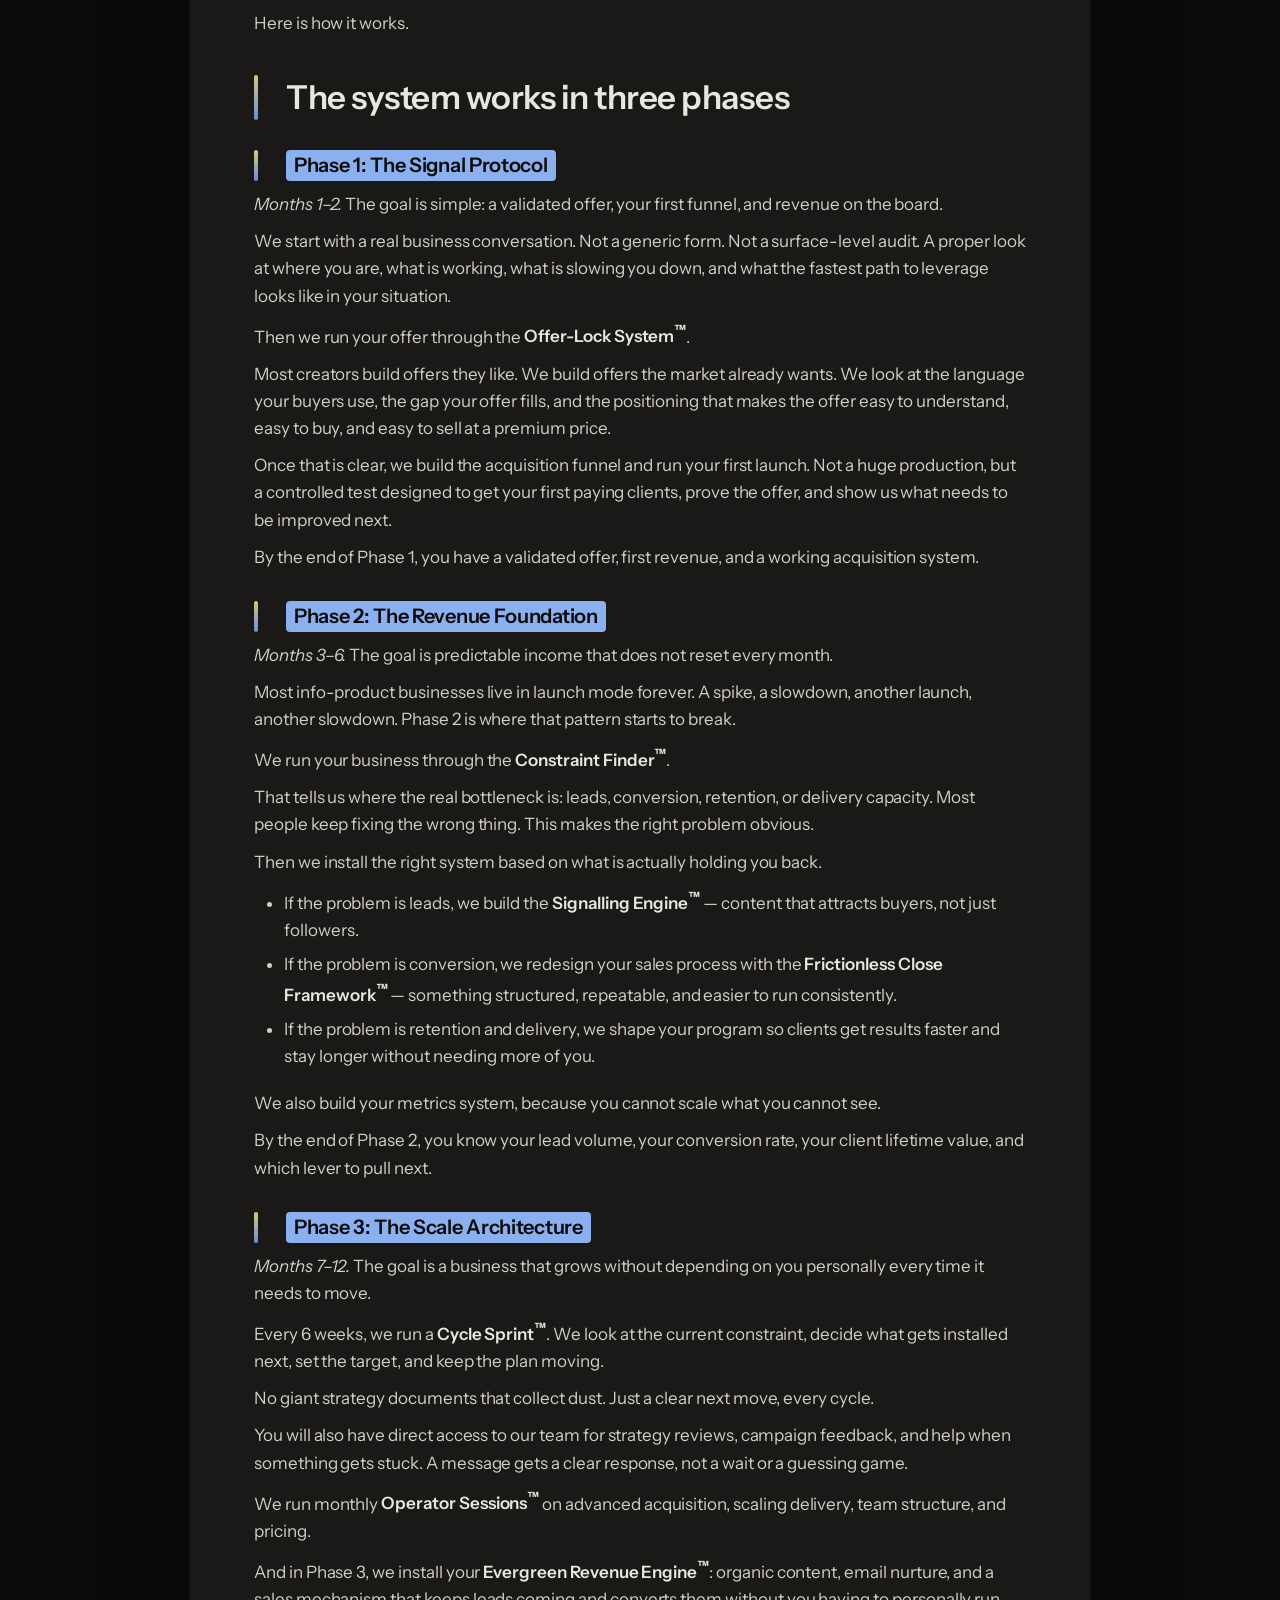
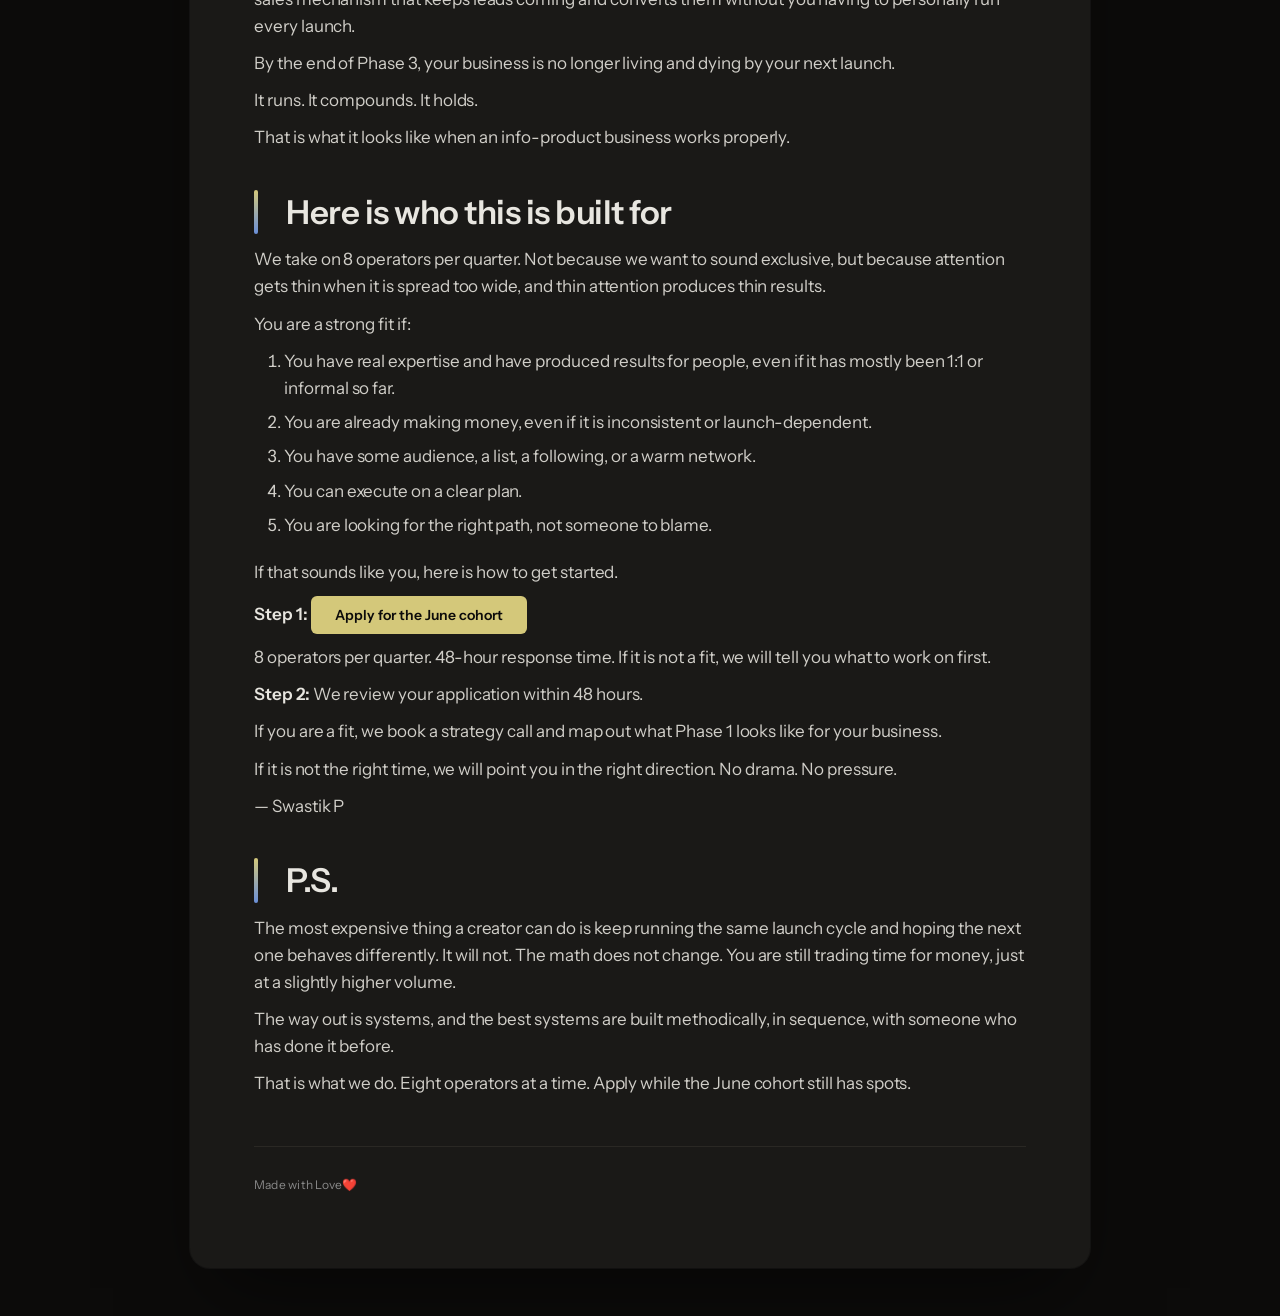
==== commit 3411d30c: "Tighten landing page copy and spacing" ====
--- a/index.html
+++ b/index.html
@@ -55,11 +55,9 @@
 
         <blockquote class="page-entrance page-entrance-delay-2">
           <p><em>Most experts are building a job, not a business.</em></p>
-          <p><em>They are good at what they do.</em></p>
-          <p><em>They are busy.</em></p>
-          <p><em>They are booked.</em></p>
-          <p><em>And every month starts over again.</em></p>
-          <p><em>We fix that.</em></p>
+          <p><em>They're great at what they do. But they're drowning in calls, launches, and admin. And their income resets every single month.</em></p>
+          <p><em>We fix that. Permanently.</em></p>
+          
           <p><em>— The Kreator Syndicate</em></p>
         </blockquote>
 
@@ -67,27 +65,18 @@
 
         <div class="section-intro">
           <p>Here is what working with us is meant to do.</p>
-          <p>A validated offer that people understand quickly.</p>
-          <p>An acquisition system that keeps bringing in the right leads.</p>
-          <p>And a business that brings in predictable monthly revenue without eating your calendar alive.</p>
+          <ul class="section-list compact-list">
+            <li>A validated offer that people understand quickly.</li>
+            <li>An acquisition system that keeps bringing in the right leads.</li>
+            <li>A business that brings in predictable monthly revenue without eating your calendar alive.</li>
+          </ul>
         </div>
 
         <div class="section">
-          <p>Let's be honest about how most info-product businesses run.</p>
-          <p>A launch gets built.</p>
-          <p>Then it gets promoted.</p>
-          <p>Then a few days of selling happen.</p>
-          <p>Then the whole thing goes quiet while you start again.</p>
-          <p>That cycle is exhausting.</p>
-          <p>And it is expensive.</p>
-          <p>You spend weeks making something that disappears the moment the launch ends.</p>
-          <p>That is not a business.</p>
-          <p>That is a loop.</p>
-          <p>The difference between creators who stay stuck and the ones who scale is usually not niche, audience size, or even raw offer quality.</p>
-          <p>It is systems.</p>
-          <p>Every month should not start at zero.</p>
-          <p>Every sale should not depend on you doing everything manually.</p>
-          <p>And every new client should not force your calendar to bend out of shape.</p>
+          <p>Let's be honest about how most info-product businesses run. A launch gets built, promoted, sold for a few days, and then the whole thing goes quiet while you start again.</p>
+          <p>That cycle is exhausting and expensive. You spend weeks making something that disappears the moment the launch ends. That is not a business. That is a loop.</p>
+          <p>The difference between creators who stay stuck and the ones who scale is usually not niche, audience size, or even raw offer quality. It is systems.</p>
+          <p>Every month should not start at zero. Every sale should not depend on you doing everything manually. And every new client should not force your calendar to bend out of shape.</p>
           <p>That is the loop we help you step out of.</p>
         </div>
 
@@ -99,7 +88,7 @@
           <li>You need to keep every decision in your hands and cannot delegate.</li>
         </ul>
 
-        <p>But if you...</p>
+        <p class="list-kicker">But if you...</p>
 
         <ul class="section-list">
           <li>Have real expertise and have already helped people get results.</li>
@@ -109,62 +98,33 @@
           <li>Can follow a clear plan when someone lays it out properly.</li>
         </ul>
 
-        <p>...then the next 12 months can look very different.</p>
-
-        <p>We do it in three phases.</p>
-
-        <p>Each one builds on the last.</p>
-        <p>Each one is there to turn a messy creator business into something more structured, more repeatable, and easier to grow.</p>
+        <p>...then the next 12 months can look very different. We do it in three phases. Each one builds on the last, and each one turns a messy creator business into something more structured, more repeatable, and easier to grow.</p>
 
         <p>Here is how it works.</p>
 
         <h2 class="reveal">The system works in three phases</h2>
 
         <h2 class="reveal phase-subheading"><strong class="highlight-blue">Phase 1: The Signal Protocol</strong></h2>
-        <p><em>Months 1–2.</em></p>
-        <p>The goal is simple: a validated offer, your first funnel, and revenue on the board.</p>
-
-        <p>We start with a real business conversation.</p>
-        <p>Not a generic form.</p>
-        <p>Not a surface-level audit.</p>
-        <p>A proper look at where you are, what is working, what is slowing you down, and what the fastest path to leverage looks like in your situation.</p>
+        <p><em>Months 1–2.</em> The goal is simple: a validated offer, your first funnel, and revenue on the board.</p>
+
+        <p>We start with a real business conversation. Not a generic form. Not a surface-level audit. A proper look at where you are, what is working, what is slowing you down, and what the fastest path to leverage looks like in your situation.</p>
 
         <p>Then we run your offer through the <strong>Offer-Lock System<sup>&trade;</sup></strong>.</p>
 
-        <p>Most creators build offers they like.</p>
-        <p>We build offers the market already wants.</p>
-
-        <p>We look at the language your buyers use.</p>
-        <p>We look at the gap your offer fills.</p>
-        <p>We sharpen the positioning until the offer becomes easy to understand, easy to buy, and easy to sell at a premium price.</p>
-
-        <p>Once that is clear, we build the acquisition funnel and run your first launch.</p>
-        <p>Not a huge production.</p>
-        <p>A controlled test.</p>
-        <p>One that is designed to get your first paying clients, prove the offer, and show us what needs to be improved next.</p>
+        <p>Most creators build offers they like. We build offers the market already wants. We look at the language your buyers use, the gap your offer fills, and the positioning that makes the offer easy to understand, easy to buy, and easy to sell at a premium price.</p>
+
+        <p>Once that is clear, we build the acquisition funnel and run your first launch. Not a huge production, but a controlled test designed to get your first paying clients, prove the offer, and show us what needs to be improved next.</p>
 
         <p>By the end of Phase 1, you have a validated offer, first revenue, and a working acquisition system.</p>
 
         <h2 class="reveal phase-subheading"><strong class="highlight-blue">Phase 2: The Revenue Foundation</strong></h2>
-        <p><em>Months 3–6.</em></p>
-        <p>The goal is predictable income that does not reset every month.</p>
-
-        <p>Most info-product businesses live in launch mode forever.</p>
-        <p>A spike.</p>
-        <p>A slowdown.</p>
-        <p>Another launch.</p>
-        <p>Another slowdown.</p>
-
-        <p>Phase 2 is where that pattern starts to break.</p>
+        <p><em>Months 3–6.</em> The goal is predictable income that does not reset every month.</p>
+
+        <p>Most info-product businesses live in launch mode forever. A spike, a slowdown, another launch, another slowdown. Phase 2 is where that pattern starts to break.</p>
 
         <p>We run your business through the <strong>Constraint Finder<sup>&trade;</sup></strong>.</p>
 
-        <p>That tells us where the real bottleneck is.</p>
-        <p>Is it leads?</p>
-        <p>Is it conversion?</p>
-        <p>Is it retention?</p>
-        <p>Is it delivery capacity?</p>
-        <p>Most people keep fixing the wrong thing. This makes the right problem obvious.</p>
+        <p>That tells us where the real bottleneck is: leads, conversion, retention, or delivery capacity. Most people keep fixing the wrong thing. This makes the right problem obvious.</p>
 
         <p>Then we install the right system based on what is actually holding you back.</p>
 
@@ -174,45 +134,32 @@
           <li>If the problem is retention and delivery, we shape your program so clients get results faster and stay longer without needing more of you.</li>
         </ul>
 
-        <p>We also build your metrics system.</p>
-        <p>Because you cannot scale what you cannot see.</p>
+        <p>We also build your metrics system, because you cannot scale what you cannot see.</p>
 
         <p>By the end of Phase 2, you know your lead volume, your conversion rate, your client lifetime value, and which lever to pull next.</p>
 
         <h2 class="reveal phase-subheading"><strong class="highlight-blue">Phase 3: The Scale Architecture</strong></h2>
-        <p><em>Months 7–12.</em></p>
-        <p>The goal is a business that grows without depending on you personally every time it needs to move.</p>
-
-        <p>Every 6 weeks, we run a <strong>Cycle Sprint<sup>&trade;</sup></strong>.</p>
-        <p>We look at the current constraint, decide what gets installed next, set the target, and keep the plan moving.</p>
-
-        <p>No giant strategy documents that collect dust.</p>
-        <p>Just a clear next move, every cycle.</p>
-
-        <p>You will also have direct access to our team for strategy reviews, campaign feedback, and help when something gets stuck.</p>
-        <p>A message gets a clear response.</p>
-        <p>Not a wait.</p>
-        <p>Not a guessing game.</p>
+        <p><em>Months 7–12.</em> The goal is a business that grows without depending on you personally every time it needs to move.</p>
+
+        <p>Every 6 weeks, we run a <strong>Cycle Sprint<sup>&trade;</sup></strong>. We look at the current constraint, decide what gets installed next, set the target, and keep the plan moving.</p>
+
+        <p>No giant strategy documents that collect dust. Just a clear next move, every cycle.</p>
+
+        <p>You will also have direct access to our team for strategy reviews, campaign feedback, and help when something gets stuck. A message gets a clear response, not a wait or a guessing game.</p>
 
         <p>We run monthly <strong>Operator Sessions<sup>&trade;</sup></strong> on advanced acquisition, scaling delivery, team structure, and pricing.</p>
 
-        <p>And in Phase 3, we install your <strong>Evergreen Revenue Engine<sup>&trade;</sup></strong>.</p>
-        <p>That is the system that keeps leads coming and converts them without you having to personally run every launch.</p>
-        <p>Organic content, email nurture, and a sales mechanism that works in the background.</p>
+        <p>And in Phase 3, we install your <strong>Evergreen Revenue Engine<sup>&trade;</sup></strong>: organic content, email nurture, and a sales mechanism that keeps leads coming and converts them without you having to personally run every launch.</p>
 
         <p>By the end of Phase 3, your business is no longer living and dying by your next launch.</p>
 
-        <p>It runs.</p>
-        <p>It compounds.</p>
-        <p>It holds.</p>
+        <p>It runs. It compounds. It holds.</p>
 
         <p>That is what it looks like when an info-product business works properly.</p>
 
         <h2 class="reveal">Here is who this is built for</h2>
 
-        <p>We take on 8 operators per quarter.</p>
-        <p>Not because we want to sound exclusive.</p>
-        <p>Because attention gets thin when it is spread too wide, and thin attention produces thin results.</p>
+        <p>We take on 8 operators per quarter. Not because we want to sound exclusive, but because attention gets thin when it is spread too wide, and thin attention produces thin results.</p>
 
         <p>You are a strong fit if:</p>
 
@@ -228,32 +175,22 @@
 
         <p><strong>Step 1:</strong> <button class="cta-button" id="applyBtn">Apply for the June cohort</button></p>
 
-        <p>8 operators per quarter.</p>
-        <p>48-hour response time.</p>
-        <p>If it is not a fit, we will tell you what to work on first.</p>
+        <p>8 operators per quarter. 48-hour response time. If it is not a fit, we will tell you what to work on first.</p>
 
         <p><strong>Step 2:</strong> We review your application within 48 hours.</p>
         <p>If you are a fit, we book a strategy call and map out what Phase 1 looks like for your business.</p>
 
-        <p>If it is not the right time, we will point you in the right direction.</p>
-        <p>No drama.</p>
-        <p>No pressure.</p>
+        <p>If it is not the right time, we will point you in the right direction. No drama. No pressure.</p>
 
         <p>— Swastik P</p>
 
         <h2 class="reveal">P.S.</h2>
 
-        <p>The most expensive thing a creator can do is keep running the same launch cycle and hoping the next one behaves differently.</p>
-        <p>It will not.</p>
-        <p>The math does not change.</p>
-        <p>You are still trading time for money, just at a slightly higher volume.</p>
-
-        <p>The way out is systems.</p>
-        <p>And the best systems are built methodically, in sequence, with someone who has done it before.</p>
-
-        <p>That is what we do.</p>
-        <p>Eight operators at a time.</p>
-        <p>Apply while the June cohort still has spots.</p>
+        <p>The most expensive thing a creator can do is keep running the same launch cycle and hoping the next one behaves differently. It will not. The math does not change. You are still trading time for money, just at a slightly higher volume.</p>
+
+        <p>The way out is systems, and the best systems are built methodically, in sequence, with someone who has done it before.</p>
+
+        <p>That is what we do. Eight operators at a time. Apply while the June cohort still has spots.</p>
       </article>
 
       <footer class="footer-note">
--- a/styles.css
+++ b/styles.css
@@ -53,7 +53,7 @@
   background-color: var(--color-bg);
   color: var(--color-text);
   font-size: var(--text-base);
-  line-height: var(--leading-relaxed);
+  line-height: var(--leading-normal);
   letter-spacing: -0.003em;
   padding: 48px 24px;
   min-height: 100vh;
@@ -136,7 +136,7 @@
   color: var(--color-text-heading);
   line-height: var(--leading-snug);
   letter-spacing: -0.015em;
-  margin: var(--space-lg) 0 var(--space-xs) 0;
+  margin: 38px 0 12px 0;
   position: relative;
   padding-left: 32px;
   display: flex;
@@ -159,20 +159,28 @@
   font-size: var(--text-lg);
   font-weight: 600;
   color: var(--color-text-muted);
-  margin: var(--space-md) 0 var(--space-xs);
+  margin: 30px 0 10px;
 }
 
 /* Sections */
 .section {
-  margin: var(--space-md) 0;
+  margin: 20px 0 28px;
 }
 
 .section-intro {
-  margin: var(--space-sm) 0 var(--space-lg) 0;
+  margin: 12px 0 28px 0;
 }
 
 .section-list {
-  margin: var(--space-sm) 0;
+  margin: 8px 0 18px 30px;
+}
+
+.compact-list {
+  margin-bottom: 0;
+}
+
+.list-kicker {
+  margin: 22px 0 8px;
 }
 
 .section-divider {
@@ -187,8 +195,8 @@
 
 blockquote {
   border-left: 3px solid var(--color-gold);
-  padding-left: 28px;
-  margin: 0 0 var(--space-lg) 0;
+  padding-left: 20px;
+  margin: 0 0 32px 0;
   font-style: italic;
   color: var(--color-text-muted);
 }
@@ -202,15 +210,15 @@
 }
 
 p {
-  margin: 0 0 var(--space-sm) 0;
+  margin: 0 0 10px 0;
 }
 
 ul, ol {
-  margin: 0 0 var(--space-md) 32px;
+  margin: 0 0 20px 30px;
 }
 
 li {
-  margin-bottom: 10px;
+  margin-bottom: 7px;
 }
 
 strong {
@@ -501,4 +509,4 @@
     margin: 0;
     padding: 0;
   }
-}+}
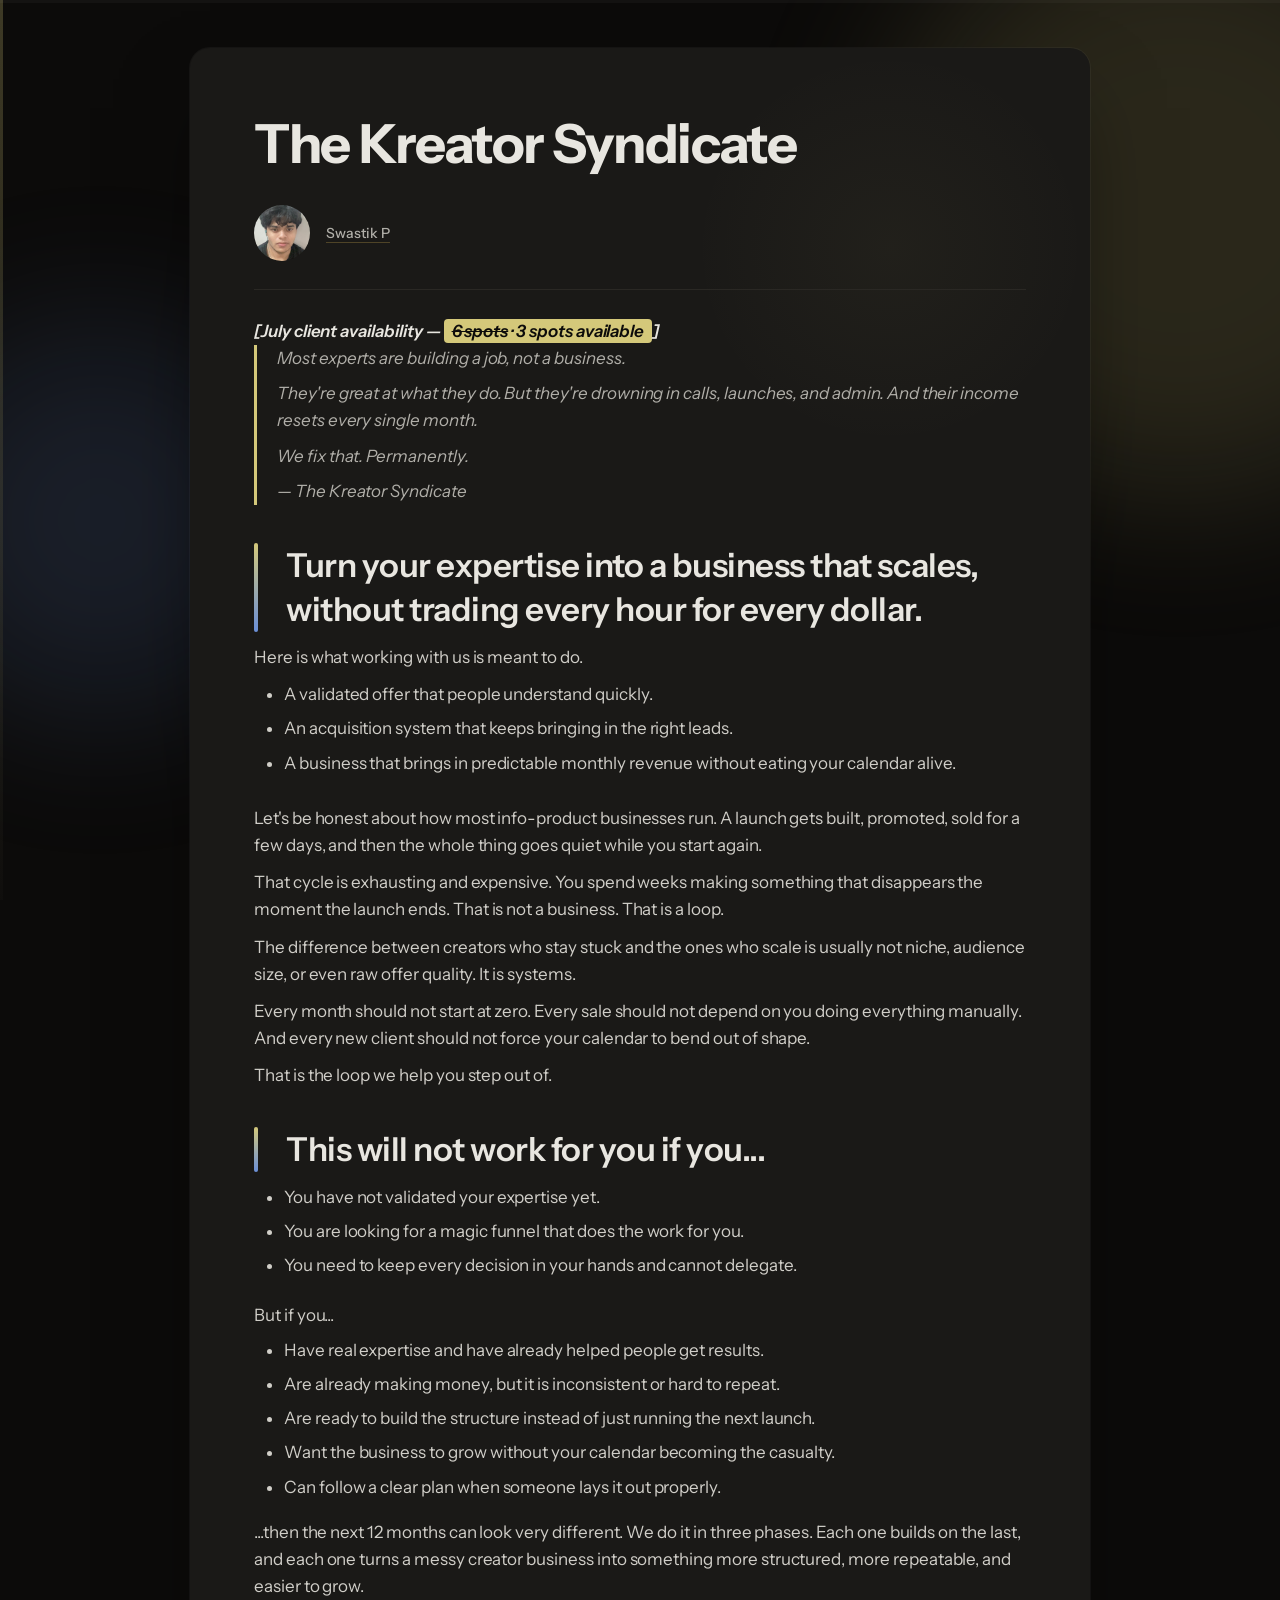
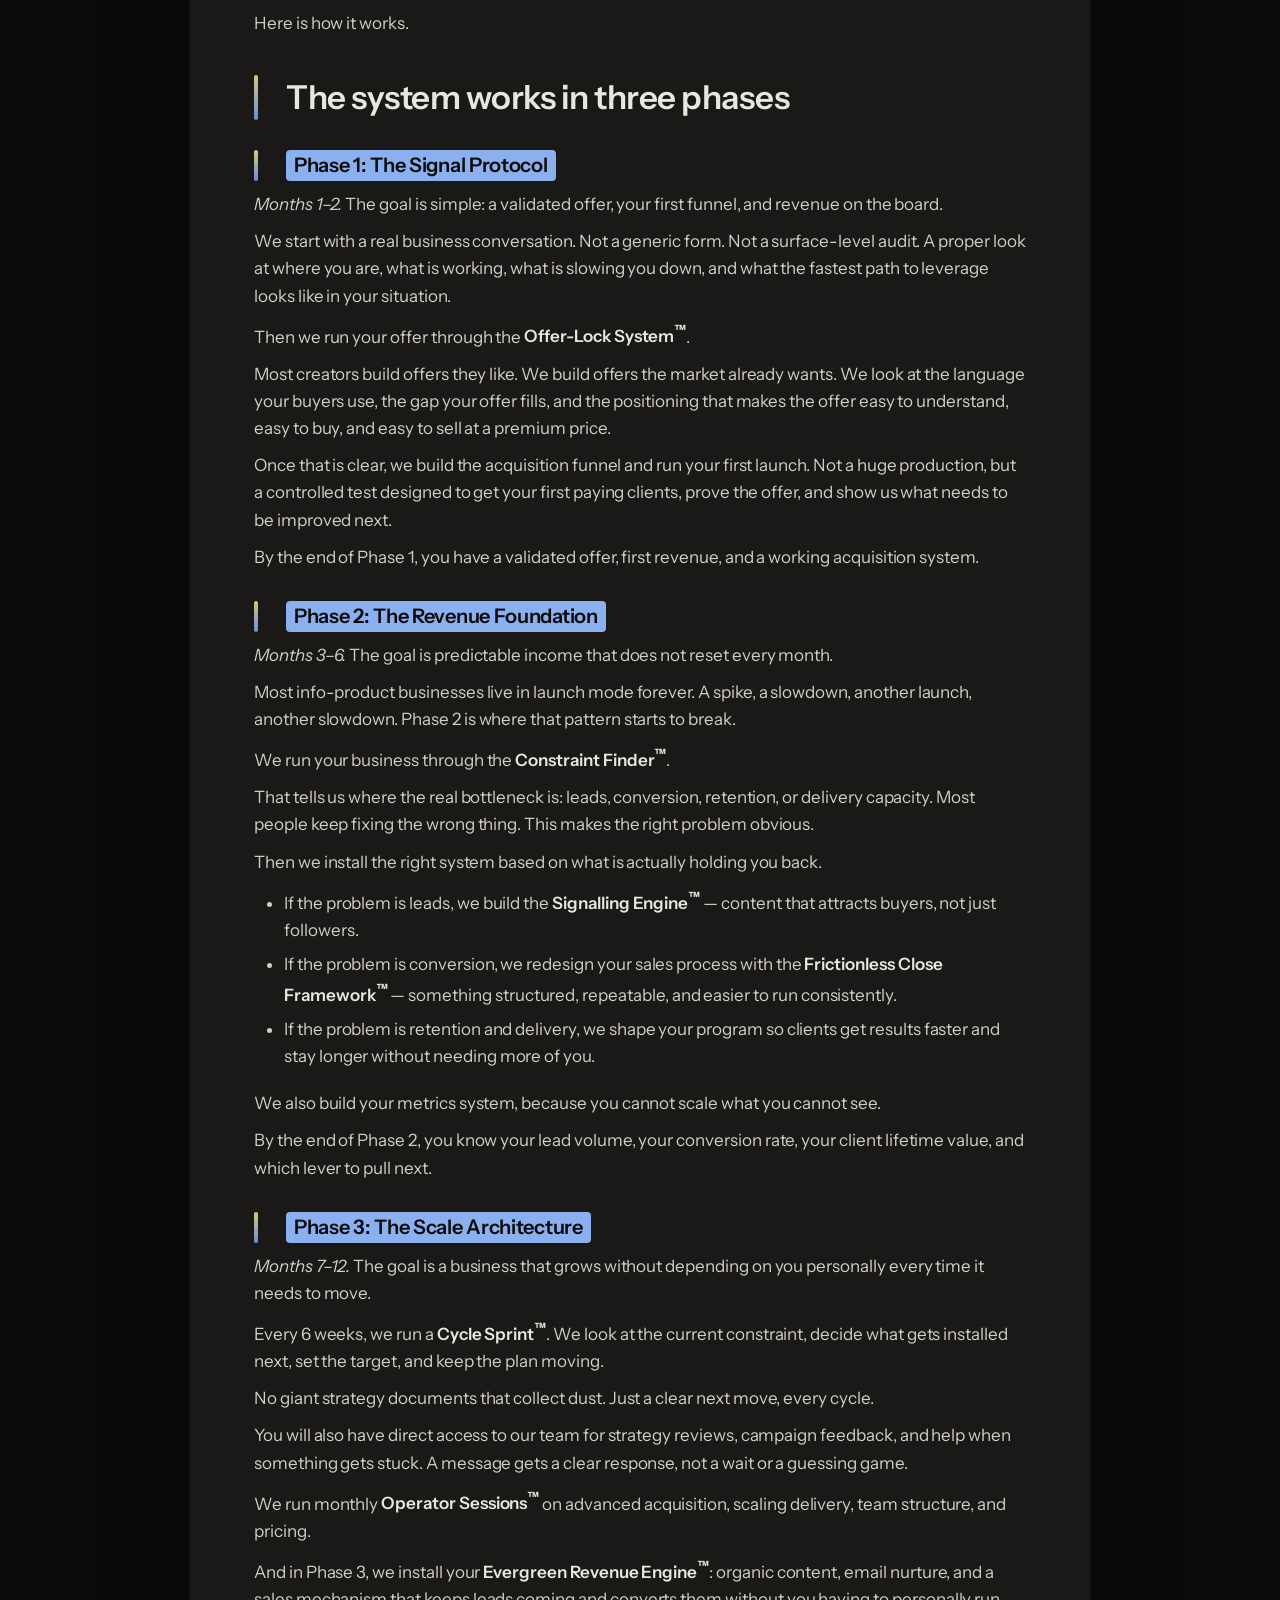
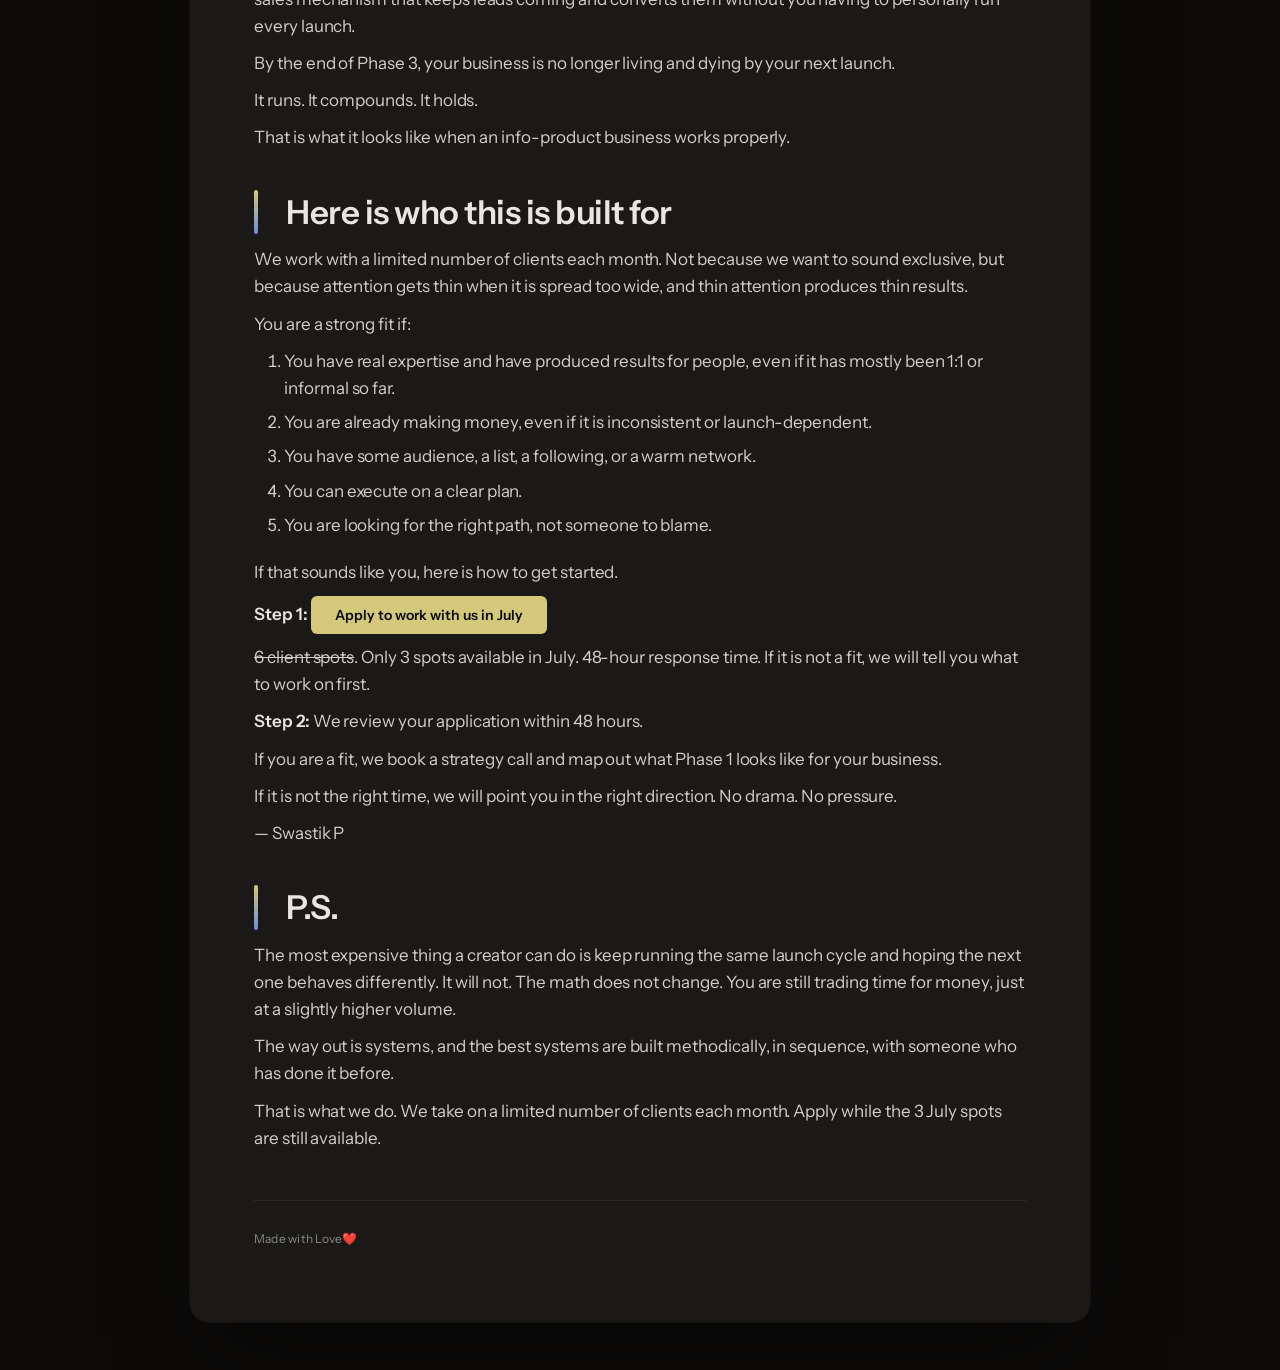
==== commit a4f46421: "Update July client availability messaging" ====
--- a/index.html
+++ b/index.html
@@ -4,7 +4,7 @@
   <meta charset="UTF-8">
   <meta name="viewport" content="width=device-width, initial-scale=1.0">
   <title>The Kreator Syndicate</title>
-  <meta name="description" content="We help info-product creators build scalable businesses through proprietary systems — from validated offers to evergreen revenue engines. 8 operators per quarter.">
+  <meta name="description" content="We help info-product creators build scalable businesses through proprietary systems — from validated offers to evergreen revenue engines. Limited client availability each month.">
   <meta property="og:title" content="The Kreator Syndicate">
   <meta property="og:description" content="Turn your expertise into a business that scales — without trading every hour for every dollar.">
   <meta property="og:type" content="website">
@@ -50,7 +50,7 @@
         </div>
 
         <div class="page-entrance page-entrance-delay-2">
-          <strong><em>[Applications for our </em></strong><strong class="highlight-yellow"><em>June cohort</em></strong><strong><em> are open — limited to 8 coaches]</em></strong>
+          <strong><em>[July client availability — </em></strong><strong class="highlight-yellow"><em><s>6 spots</s> · 3 spots available</em></strong><strong><em>]</em></strong>
         </div>
 
         <blockquote class="page-entrance page-entrance-delay-2">
@@ -159,7 +159,7 @@
 
         <h2 class="reveal">Here is who this is built for</h2>
 
-        <p>We take on 8 operators per quarter. Not because we want to sound exclusive, but because attention gets thin when it is spread too wide, and thin attention produces thin results.</p>
+        <p>We work with a limited number of clients each month. Not because we want to sound exclusive, but because attention gets thin when it is spread too wide, and thin attention produces thin results.</p>
 
         <p>You are a strong fit if:</p>
 
@@ -173,9 +173,9 @@
 
         <p>If that sounds like you, here is how to get started.</p>
 
-        <p><strong>Step 1:</strong> <button class="cta-button" id="applyBtn">Apply for the June cohort</button></p>
-
-        <p>8 operators per quarter. 48-hour response time. If it is not a fit, we will tell you what to work on first.</p>
+        <p><strong>Step 1:</strong> <button class="cta-button" id="applyBtn">Apply to work with us in July</button></p>
+
+        <p><s>6 client spots</s>. Only 3 spots available in July. 48-hour response time. If it is not a fit, we will tell you what to work on first.</p>
 
         <p><strong>Step 2:</strong> We review your application within 48 hours.</p>
         <p>If you are a fit, we book a strategy call and map out what Phase 1 looks like for your business.</p>
@@ -190,7 +190,7 @@
 
         <p>The way out is systems, and the best systems are built methodically, in sequence, with someone who has done it before.</p>
 
-        <p>That is what we do. Eight operators at a time. Apply while the June cohort still has spots.</p>
+        <p>That is what we do. We take on a limited number of clients each month. Apply while the 3 July spots are still available.</p>
       </article>
 
       <footer class="footer-note">
